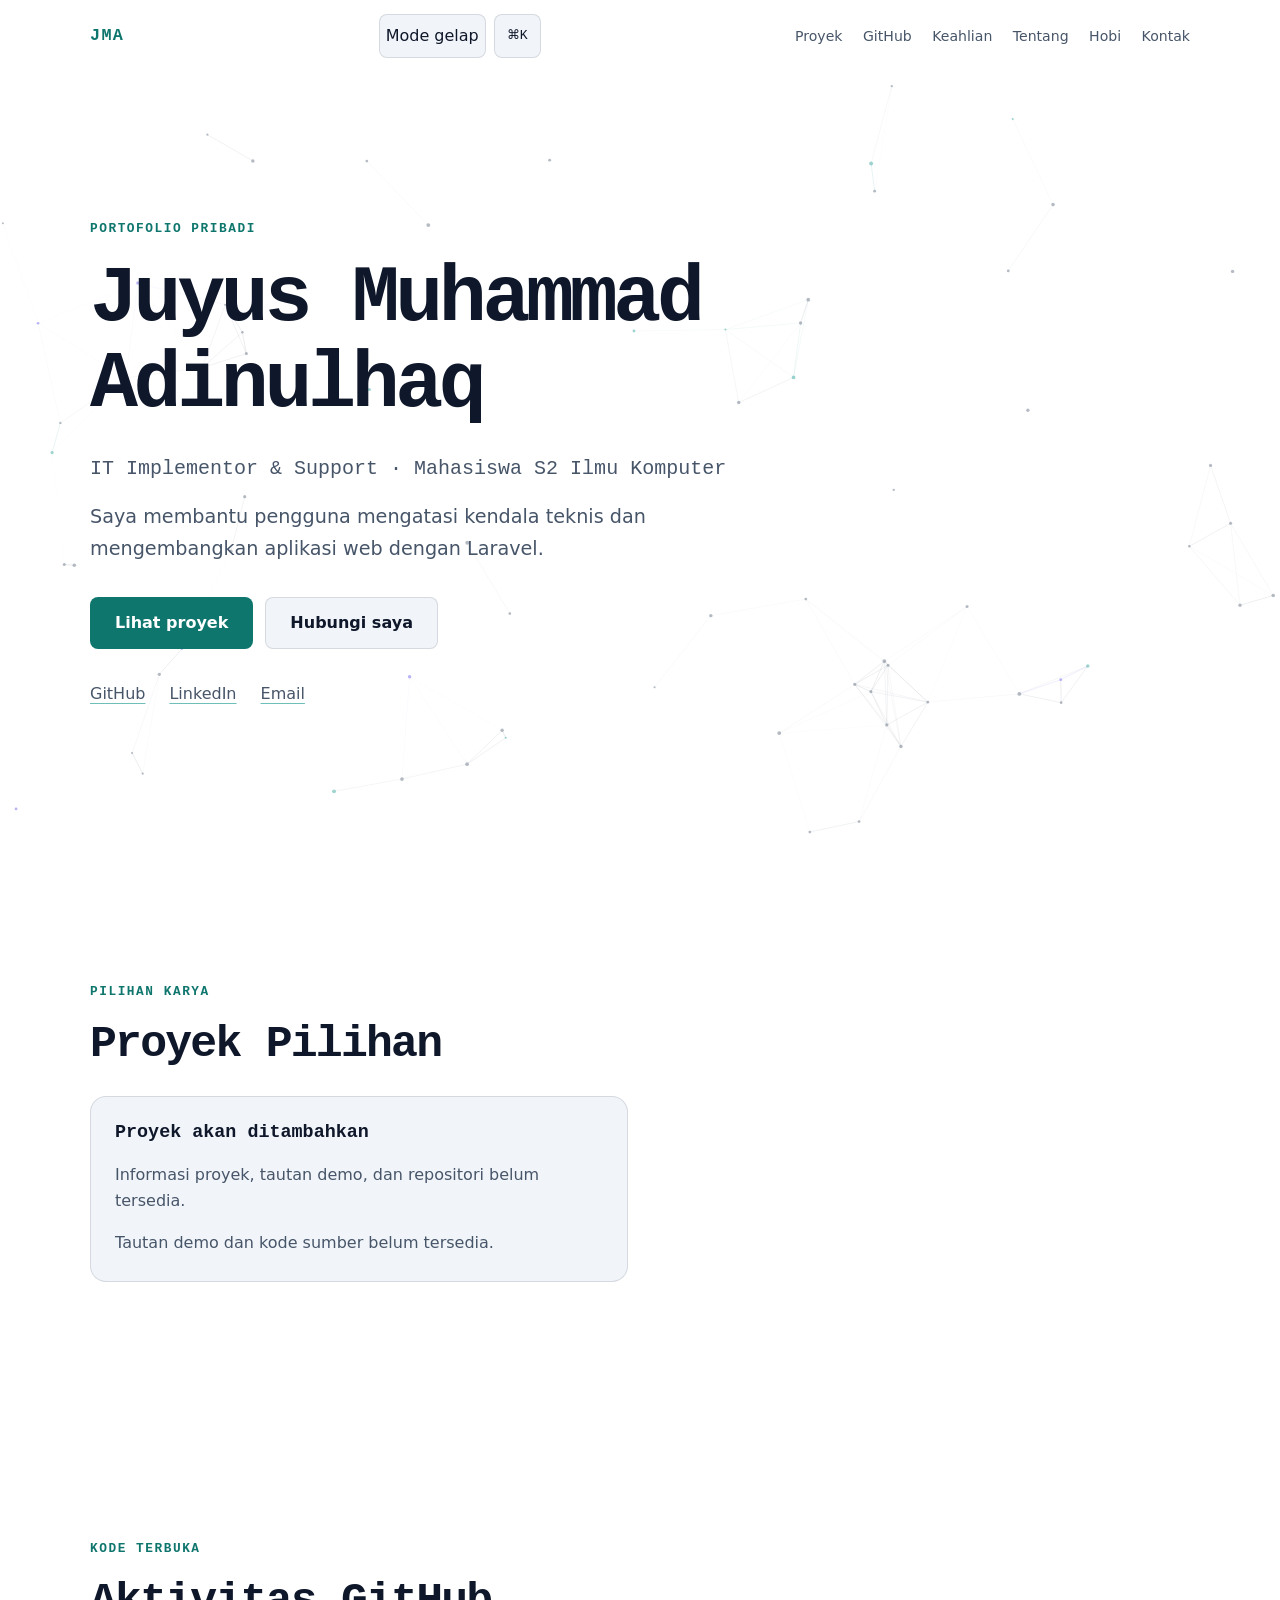
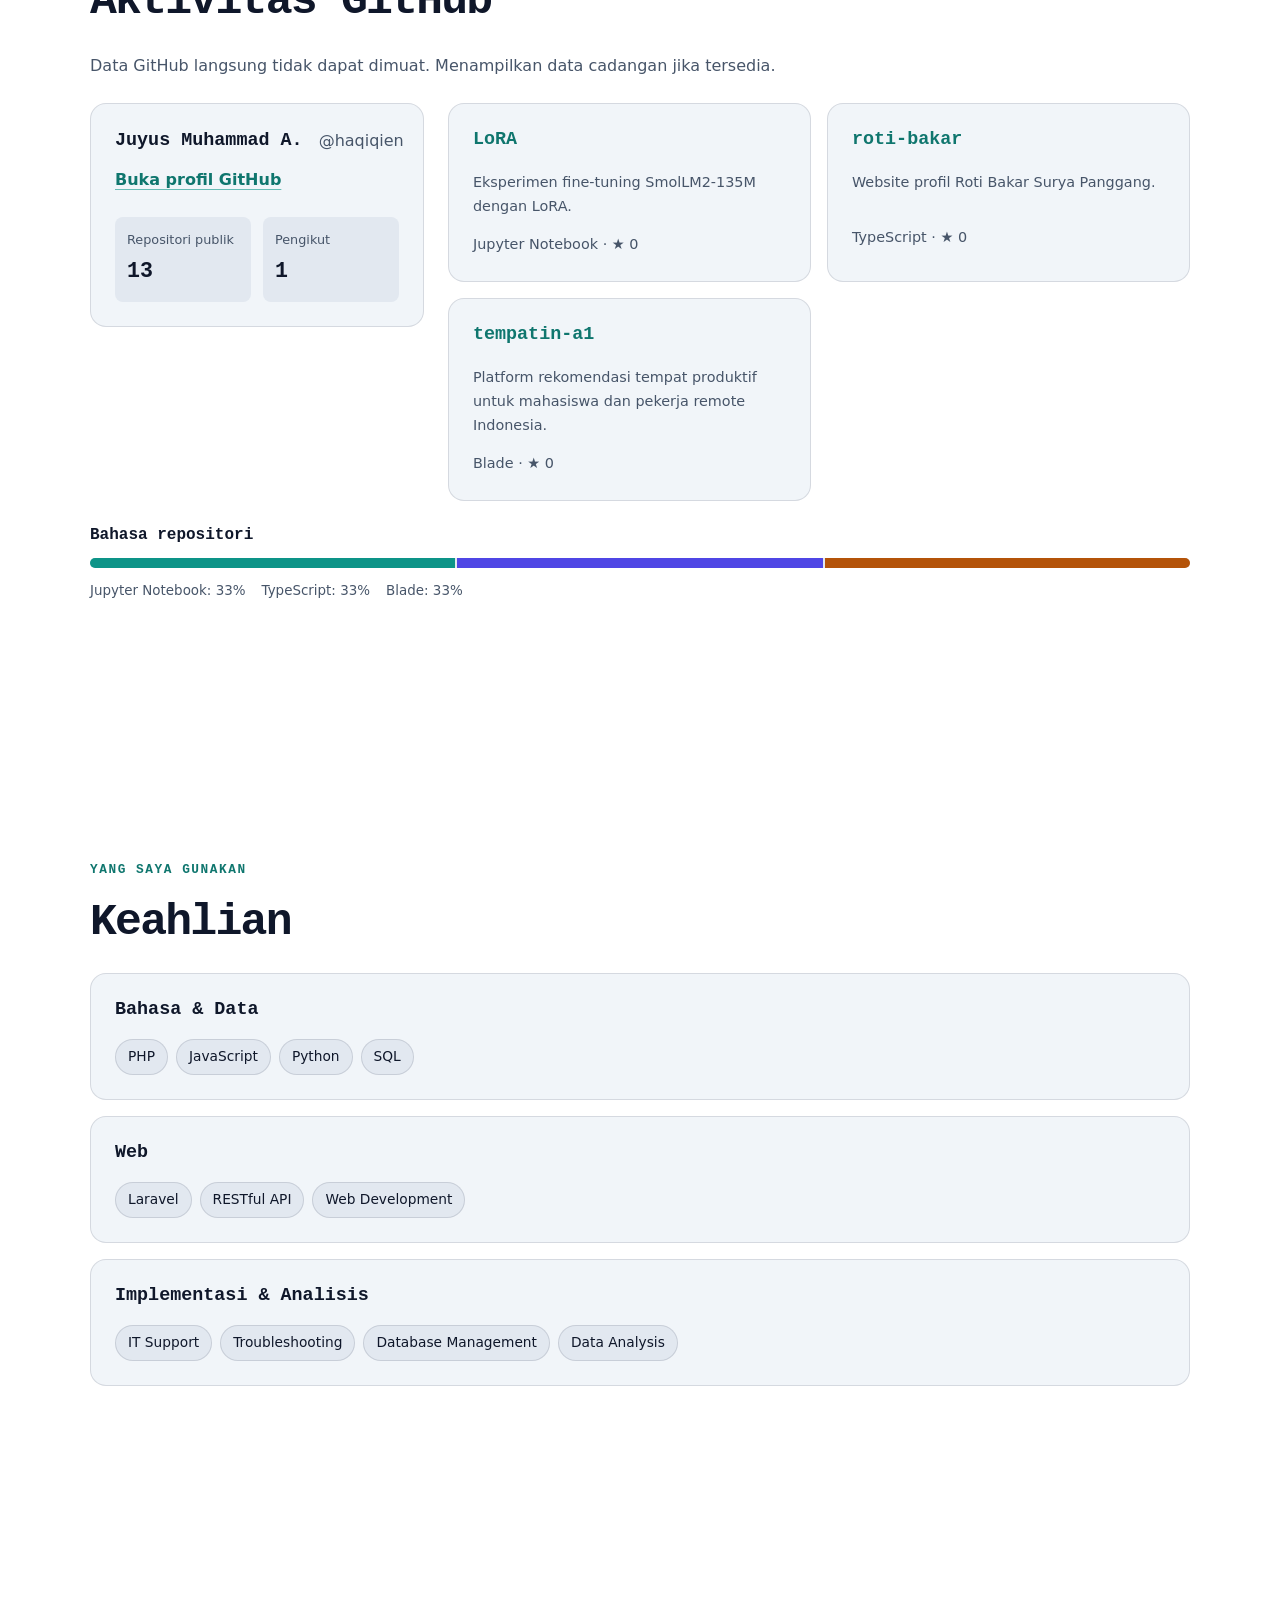
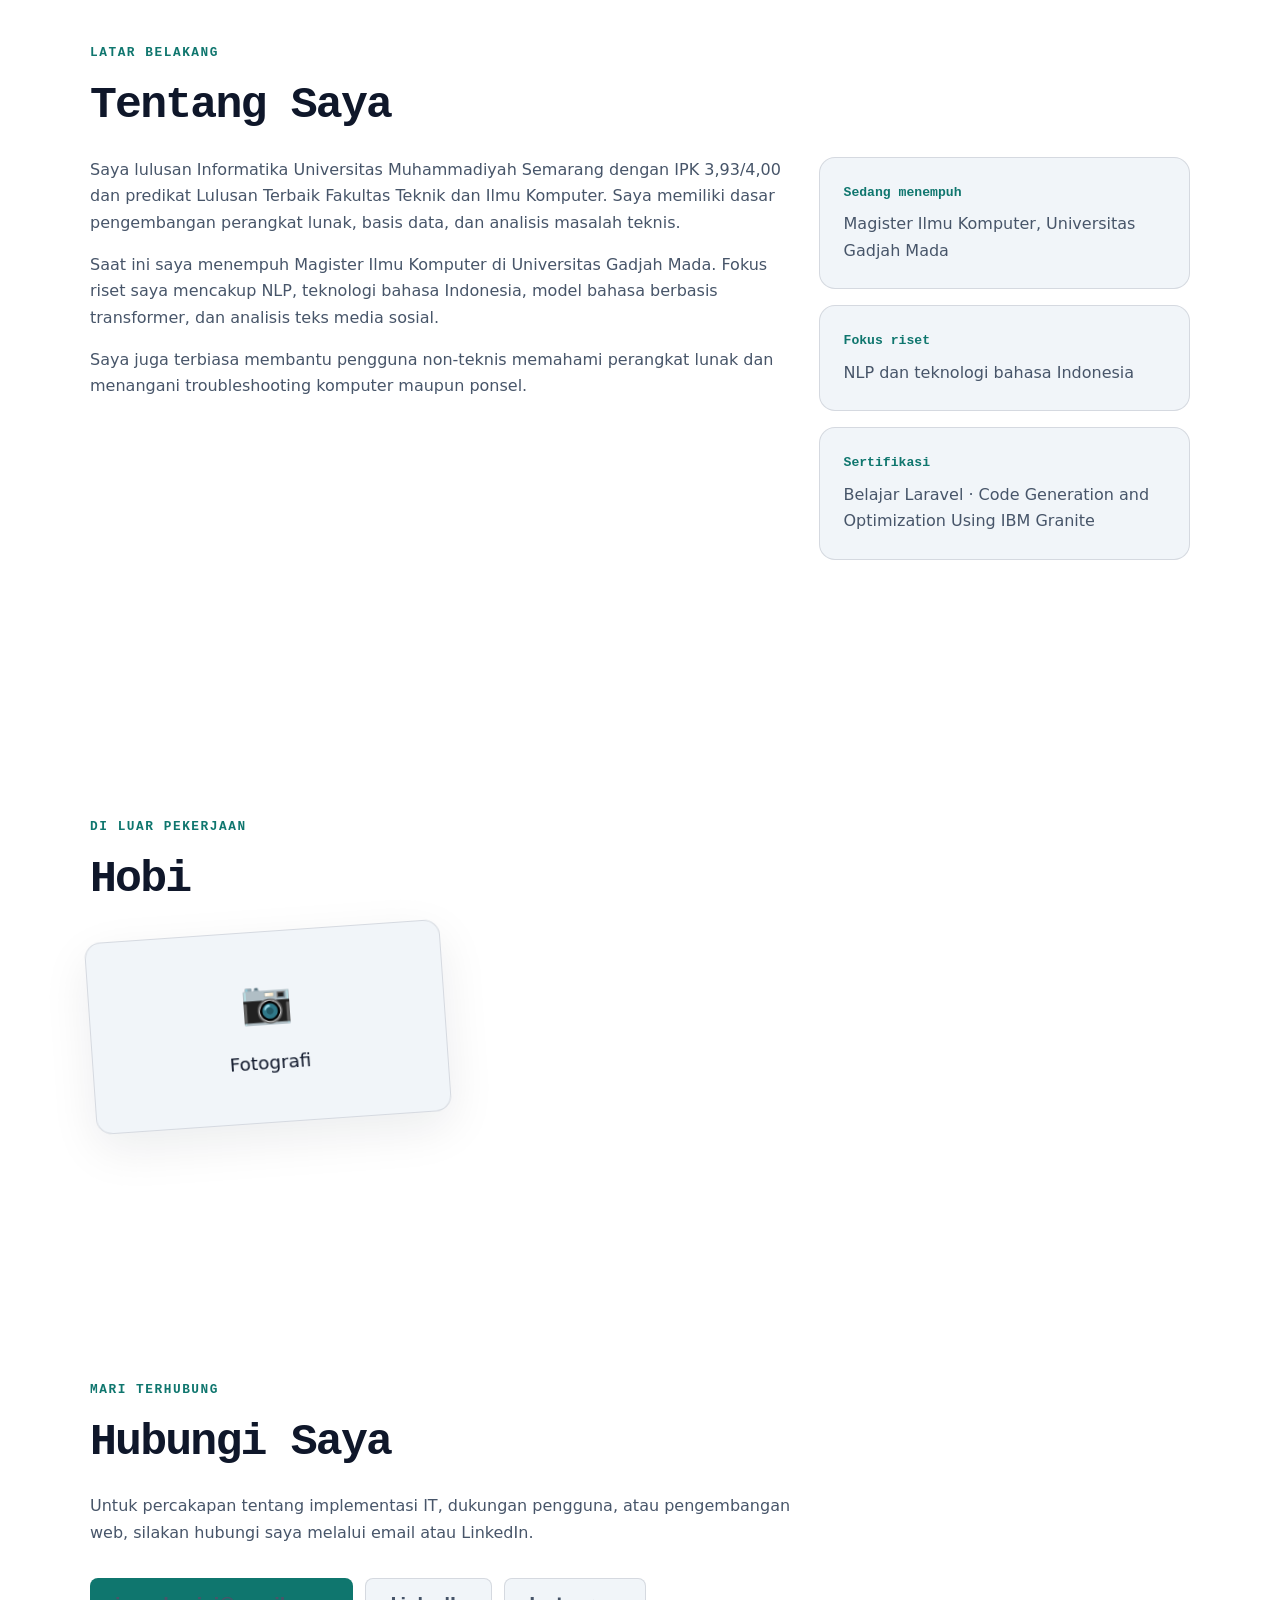
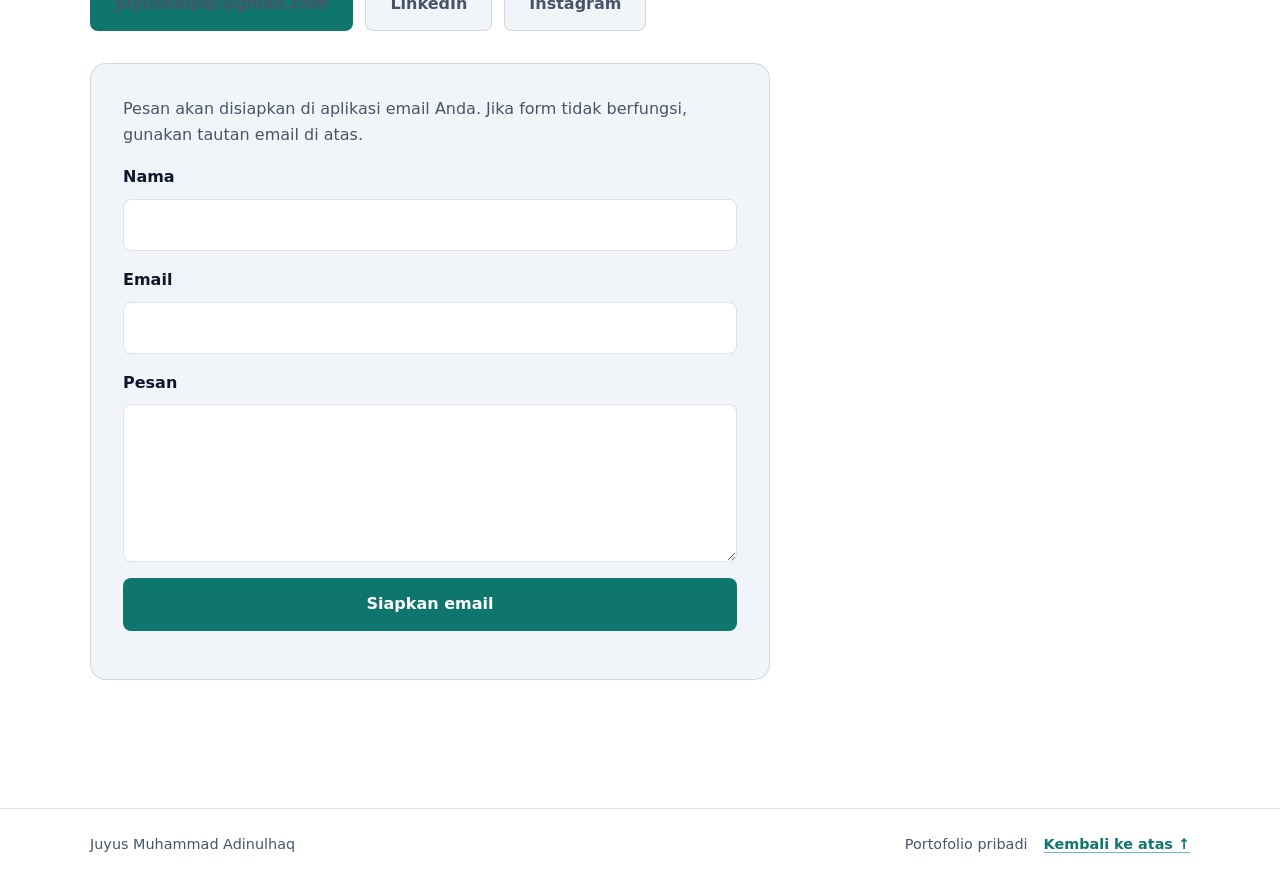
==== index.html @ 19f17852 "Add GitHub profile fallback data" ====
﻿<!doctype html>
<html lang="id">
<head>
  <meta charset="utf-8">
  <meta name="viewport" content="width=device-width, initial-scale=1">
  <meta name="description" content="Portofolio Juyus Muhammad Adinulhaq, IT Implementor & Support dan Software Developer (Laravel).">
  <meta name="theme-color" content="#0B1020">
  <title>Juyus Muhammad Adinulhaq — Portofolio</title>
  <link rel="canonical" href="https://addien.ai.id/personal-web/">
  <script>
    (() => {
      const canonical = document.querySelector('link[rel="canonical"]');
      if (canonical) canonical.href = new URL('./', window.location.href).href;
    })();
  </script>
  <link rel="icon" type="image/svg+xml" href="assets/icons/favicon.svg">
  <meta property="og:type" content="website">
  <meta property="og:locale" content="id_ID">
  <meta property="og:site_name" content="Portofolio Juyus Muhammad Adinulhaq">
  <meta property="og:title" content="Juyus Muhammad Adinulhaq — Portofolio">
  <meta property="og:description" content="Portofolio Juyus Muhammad Adinulhaq, IT Implementor &amp; Support dan Software Developer (Laravel).">
  <meta property="og:url" content="https://addien.ai.id/personal-web/">
  <meta property="og:image" content="https://addien.ai.id/personal-web/assets/images/og-card.png">
  <meta property="og:image:width" content="1200">
  <meta property="og:image:height" content="630">
  <meta property="og:image:alt" content="Portofolio Juyus Muhammad Adinulhaq — IT Implementor &amp; Support dan Software Developer (Laravel).">
  <meta name="twitter:card" content="summary_large_image">
  <meta name="twitter:title" content="Juyus Muhammad Adinulhaq — Portofolio">
  <meta name="twitter:description" content="Portofolio Juyus Muhammad Adinulhaq, IT Implementor &amp; Support dan Software Developer (Laravel).">
  <meta name="twitter:image" content="https://addien.ai.id/personal-web/assets/images/og-card.png">
  <script>document.documentElement.classList.add('js');</script>
  <script>
    (() => {
      let theme = 'dark';
      try {
        const saved = localStorage.getItem('portfolio-theme');
        theme = saved === 'light' || saved === 'dark'
          ? saved
          : (matchMedia('(prefers-color-scheme: light)').matches ? 'light' : 'dark');
      } catch {
        theme = matchMedia('(prefers-color-scheme: light)').matches ? 'light' : 'dark';
      }
      document.documentElement.dataset.theme = theme;
    })();
  </script>
  <link rel="stylesheet" href="css/tokens.css">
  <link rel="stylesheet" href="css/base.css">
  <link rel="stylesheet" href="css/layout.css">
  <link rel="stylesheet" href="css/components.css">
  <link rel="stylesheet" href="css/effects.css">
  <script type="module" src="js/main.js"></script>
</head>
<body>
  <a class="skip-link" href="#main-content">Lewati ke konten</a>
  <header class="site-header">
    <nav class="nav container" aria-label="Navigasi utama">
      <a class="nav__brand" href="#hero" aria-label="JMA — Beranda">JMA</a>
      <div class="nav__controls">
        <button class="theme-toggle" type="button" data-theme-toggle aria-label="Mode terang — ganti tema">Mode terang</button>
        <button class="nav__palette" type="button" data-palette-trigger aria-keyshortcuts="Control+K Meta+K">⌘K <span class="visually-hidden">Buka palet perintah</span></button>
        <button class="nav__toggle" type="button" data-nav-toggle aria-label="Buka menu navigasi" aria-controls="primary-navigation" aria-expanded="false">
          <span aria-hidden="true">Menu</span>
        </button>
      </div>
      <ul class="nav__list" id="primary-navigation">
        <li><a class="nav__link" href="#projects" data-nav-link>Proyek</a></li>
        <li><a class="nav__link" href="#github" data-nav-link>GitHub</a></li>
        <li><a class="nav__link" href="#skills" data-nav-link>Keahlian</a></li>
        <li><a class="nav__link" href="#about" data-nav-link>Tentang</a></li>
        <li><a class="nav__link" href="#hobbies" data-nav-link>Hobi</a></li>
        <li><a class="nav__link" href="#contact" data-nav-link>Kontak</a></li>
      </ul>
    </nav>
  </header>

  <div class="scroll-progress" data-scroll-progress aria-hidden="true"><span></span></div>
  <main id="main-content">
    <section class="section section--hero" id="hero" aria-labelledby="hero-title">
      <canvas class="hero__canvas" data-hero-canvas aria-hidden="true"></canvas>
      <div class="container">
        <p class="eyebrow">Portofolio pribadi</p>
        <h1 id="hero-title">Juyus Muhammad Adinulhaq</h1>
        <p class="hero__role"><span class="visually-hidden">IT Implementor &amp; Support, Software Developer (Laravel), dan mahasiswa Magister Ilmu Komputer.</span><span aria-hidden="true">IT Implementor &amp; Support <span>·</span> <span data-role-word>Software Developer (Laravel)</span></span></p>
        <p class="hero__summary">Saya membantu pengguna mengatasi kendala teknis dan mengembangkan aplikasi web dengan Laravel.</p>
        <div class="hero__actions">
          <a class="button button--primary" href="#projects" data-magnetic data-cursor="View">Lihat proyek</a>
          <a class="button button--secondary" href="#contact" data-magnetic data-cursor="View">Hubungi saya</a>
        </div>
        <nav class="hero__socials" aria-label="Tautan sosial">
          <a href="https://github.com/haqiqien" rel="noopener noreferrer">GitHub</a>
          <a href="https://linkedin.com/in/juyusadinulhaq" rel="noopener noreferrer">LinkedIn</a>
          <a href="mailto:juyushaqiqi@gmail.com">Email</a>
        </nav>
      </div>
    </section>

    <section class="section" id="projects" aria-labelledby="projects-title">
      <div class="container">
        <p class="eyebrow">Pilihan karya</p>
        <h2 id="projects-title">Proyek Pilihan</h2>
        <div class="project-filters" data-project-filters role="group" aria-label="Filter proyek berdasarkan teknologi" hidden></div>
        <p class="visually-hidden" data-project-filter-status role="status" aria-live="polite"></p>
        <div class="project-grid" data-projects>
          <p>Detail proyek akan ditambahkan.</p>
        </div>
      </div>
    </section>
    <section class="section" id="github" aria-labelledby="github-title">
      <div class="container">
        <p class="eyebrow">Kode terbuka</p>
        <h2 id="github-title">Aktivitas GitHub</h2>
        <p class="github__notice" data-github-notice role="status">Memuat data publik GitHub… Jika API tidak tersedia, data cadangan profil akan ditampilkan.</p>
        <div class="github__layout">
          <div class="github__profile" data-github-profile aria-label="Ringkasan profil GitHub">
            <p>Data profil belum tersedia.</p>
          </div>
          <div class="github__repos" data-github-repos aria-label="Repositori GitHub">
            <p>Daftar repositori akan tampil setelah username tersedia.</p>
          </div>
        </div>
        <div class="github__languages" data-github-languages></div>
      </div>
    </section>
    <section class="section" id="skills" aria-labelledby="skills-title">
      <div class="container">
        <p class="eyebrow">Yang saya gunakan</p>
        <h2 id="skills-title">Keahlian</h2>
        <div class="skill-groups" data-skills>
          <p>Keahlian akan ditampilkan di sini.</p>
        </div>
      </div>
    </section>
    <section class="section" id="about" aria-labelledby="about-title">
      <div class="container">
        <p class="eyebrow">Latar belakang</p>
        <h2 id="about-title">Tentang Saya</h2>
        <div class="about__grid">
          <div class="about__copy">
            <p>Saya lulusan Informatika Universitas Muhammadiyah Semarang dengan IPK 3,93/4,00 dan predikat Lulusan Terbaik Fakultas Teknik dan Ilmu Komputer. Saya memiliki dasar pengembangan perangkat lunak, basis data, dan analisis masalah teknis.</p>
            <p>Saat ini saya menempuh Magister Ilmu Komputer di Universitas Gadjah Mada. Fokus riset saya mencakup NLP, teknologi bahasa Indonesia, model bahasa berbasis transformer, dan analisis teks media sosial.</p>
            <p>Saya juga terbiasa membantu pengguna non-teknis memahami perangkat lunak dan menangani troubleshooting komputer maupun ponsel.</p>
          </div>
          <ul class="about__facts" aria-label="Fokus saat ini">
            <li class="about__fact"><strong>Sedang menempuh</strong><span>Magister Ilmu Komputer, Universitas Gadjah Mada</span></li>
            <li class="about__fact"><strong>Fokus riset</strong><span>NLP dan teknologi bahasa Indonesia</span></li>
            <li class="about__fact"><strong>Sertifikasi</strong><span>Belajar Laravel · Code Generation and Optimization Using IBM Granite</span></li>
          </ul>
        </div>
      </div>
    </section>
    <section class="section" id="hobbies" aria-labelledby="hobbies-title">
      <div class="container">
        <p class="eyebrow">Di luar pekerjaan</p>
        <h2 id="hobbies-title">Hobi</h2>
        <div class="hobby-grid" data-hobbies>
          <article class="hobby-card">
            <span class="hobby-card__icon" aria-hidden="true">📷</span>
            <h3 class="hobby-card__title">Fotografi</h3>
            <p class="hobby-card__story">Saya rutin memotret dan mengelola hasil foto menggunakan ponsel.</p>
            <a class="hobby-card__link" href="https://instagram.com/haqiqien" rel="noopener noreferrer">Lihat foto di Instagram</a>
          </article>
        </div>
      </div>
    </section>
    <section class="section" id="contact" aria-labelledby="contact-title">
      <div class="container">
        <p class="eyebrow">Mari terhubung</p>
        <h2 id="contact-title">Hubungi Saya</h2>
        <p class="contact__intro">Untuk percakapan tentang implementasi IT, dukungan pengguna, atau pengembangan web, silakan hubungi saya melalui email atau LinkedIn.</p>
        <div class="contact__links">
          <a class="button button--primary" href="mailto:juyushaqiqi@gmail.com" data-magnetic data-cursor="View">juyushaqiqi@gmail.com</a>
          <a class="button button--secondary" href="https://linkedin.com/in/juyusadinulhaq" rel="noopener noreferrer" data-magnetic data-cursor="View">LinkedIn</a>
          <a class="button button--secondary" href="https://instagram.com/haqiqien" rel="noopener noreferrer" data-magnetic data-cursor="View">Instagram</a>
        </div>
        <form class="contact-form" data-contact-form action="mailto:juyushaqiqi@gmail.com" method="post" enctype="text/plain">
          <p class="contact-form__note">Pesan akan disiapkan di aplikasi email Anda. Jika form tidak berfungsi, gunakan tautan email di atas.</p>
          <div class="contact-form__field">
            <label for="contact-name">Nama</label>
            <input id="contact-name" name="name" type="text" autocomplete="name" maxlength="100" required aria-describedby="contact-name-error">
            <span class="contact-form__error" id="contact-name-error" data-field-error hidden></span>
          </div>
          <div class="contact-form__field">
            <label for="contact-email">Email</label>
            <input id="contact-email" name="email" type="email" autocomplete="email" maxlength="254" required aria-describedby="contact-email-error">
            <span class="contact-form__error" id="contact-email-error" data-field-error hidden></span>
          </div>
          <div class="contact-form__field">
            <label for="contact-message">Pesan</label>
            <textarea id="contact-message" name="message" rows="5" minlength="10" maxlength="5000" required aria-describedby="contact-message-error"></textarea>
            <span class="contact-form__error" id="contact-message-error" data-field-error hidden></span>
          </div>
          <button class="button button--primary" type="submit">Siapkan email</button>
          <p class="contact-form__status" data-contact-status role="status" aria-live="polite"></p>
        </form>
      </div>
    </section>
  </main>

  <dialog class="case-dialog" data-case-dialog aria-labelledby="case-dialog-title" aria-describedby="case-dialog-description">
    <div class="case-dialog__panel">
      <button class="button button--small button--secondary case-dialog__close" type="button" data-dialog-close autofocus aria-label="Tutup studi kasus">Tutup</button>
      <p class="eyebrow">Studi kasus</p>
      <h2 id="case-dialog-title" data-case-dialog-title></h2>
      <p id="case-dialog-description" class="case-dialog__description">Ringkasan tantangan, solusi, keputusan, dan hasil proyek.</p>
      <div class="case-dialog__content" data-case-dialog-content></div>
    </div>
  </dialog>

  <dialog class="palette" data-palette aria-labelledby="palette-title" aria-describedby="palette-description">
    <div class="palette__panel">
      <div class="palette__header">
        <div>
          <h2 class="palette__title" id="palette-title">Palet perintah</h2>
          <p class="palette__description" id="palette-description">Cari bagian atau tindakan.</p>
        </div>
        <button class="button button--small button--secondary palette__close" type="button" data-palette-close aria-label="Tutup palet perintah">Tutup</button>
      </div>
      <label class="visually-hidden" for="palette-query">Cari perintah</label>
      <input class="palette__input" id="palette-query" type="search" role="combobox" aria-autocomplete="list" aria-controls="palette-options" aria-expanded="false" placeholder="Ketik nama bagian atau tindakan…" autocomplete="off">
      <ul class="palette__options" id="palette-options" role="listbox" aria-label="Perintah"></ul>
      <p class="palette__status" data-palette-status role="status" aria-live="polite"></p>
    </div>
  </dialog>

  <dialog class="bug-game" data-bug-game aria-labelledby="bug-game-title" aria-describedby="bug-game-instructions">
    <div class="bug-game__panel">
      <header class="bug-game__header">
        <div><h2 class="bug-game__title" id="bug-game-title">Bug Catcher</h2><p class="bug-game__instructions" id="bug-game-instructions">Tangkap bug di kanvas dalam 30 detik. Gunakan tombol “Tangkap bug berikutnya” sebagai alternatif keyboard.</p></div>
        <button class="button button--small button--secondary" type="button" data-game-close>Tutup</button>
      </header>
      <div class="bug-game__stats"><p>Skor: <strong data-game-score>0</strong></p><p>Waktu: <strong data-game-time>30</strong> detik</p><p>Rekor: <strong data-game-best>0</strong></p></div>
      <canvas class="bug-game__board" data-game-board width="640" height="288" role="img" aria-label="Kanvas permainan. Sentuh atau klik bug untuk menangkapnya."></canvas>
      <div class="bug-game__actions"><button class="button button--primary" type="button" data-game-catch>Tangkap bug berikutnya</button><button class="button button--secondary" type="button" data-game-restart>Mulai ulang</button></div>
      <p class="bug-game__status" data-game-status role="status" aria-live="polite">Permainan siap.</p>
    </div>
  </dialog>

  <noscript>
    <div class="noscript-note container">
      <p>JavaScript tidak aktif. Proyek: <a href="#projects">detail belum tersedia</a>. <a href="https://github.com/haqiqien" rel="noopener noreferrer">GitHub</a>. Tautan lain: <a href="https://linkedin.com/in/juyusadinulhaq" rel="noopener noreferrer">LinkedIn</a> · <a href="mailto:juyushaqiqi@gmail.com">Email</a>.</p>
    </div>
  </noscript>

  <div class="cursor" data-custom-cursor aria-hidden="true">
    <span class="cursor__dot"></span>
    <span class="cursor__ring"><span class="cursor__label"></span></span>
  </div>

  <footer class="site-footer">
    <div class="container site-footer__inner">
      <p>Juyus Muhammad Adinulhaq</p>
      <div class="site-footer__actions">
        <p>Portofolio pribadi</p>
        <a class="back-to-top" href="#hero">Kembali ke atas <span aria-hidden="true">↑</span></a>
      </div>
    </div>
  </footer>
</body>
</html>
---- css/tokens.css ----
:root {
  color-scheme: dark;
  --bg: #0b1020;
  --surface: #141b2d;
  --surface-2: #1c2540;
  --text: #e6eaf2;
  --text-muted: #9aa7bd;
  --border: rgba(255, 255, 255, .1);
  --overlay: rgba(3, 7, 18, .76);
  --accent: #5eead4;
  --accent-text: #5eead4;
  --accent-button: #5eead4;
  --accent-contrast: #06201d;
  --accent-2: #818cf8;
  --focus: #fbbf24;
  --danger: #f87171;
  --font-heading: ui-monospace, SFMono-Regular, Menlo, monospace;
  --font-body: Inter, system-ui, -apple-system, "Segoe UI", Roboto, sans-serif;
  --space-1: 4px;
  --space-2: 8px;
  --space-3: 12px;
  --space-4: 16px;
  --space-6: 24px;
  --space-8: 32px;
  --space-12: 48px;
  --space-18: 72px;
  --space-30: 120px;
  --radius-sm: 8px;
  --radius: 16px;
  --radius-lg: 24px;
  --shadow-soft: 0 16px 48px rgba(0, 0, 0, .16);
  --dur-fast: 150ms;
  --dur: 300ms;
  --dur-slow: 700ms;
  --ease-out: cubic-bezier(.22, 1, .36, 1);
  --ease-spring: cubic-bezier(.34, 1.56, .64, 1);
  --content-width: 1100px;
  --section-space: clamp(4rem, 10vw, 8rem);
}

[data-theme="light"] {
  color-scheme: light;
  --bg: #fff;
  --surface: #f1f5f9;
  --surface-2: #e2e8f0;
  --text: #0f172a;
  --text-muted: #475569;
  --border: rgba(15, 23, 42, .12);
  --overlay: rgba(15, 23, 42, .4);
  --accent: #0d9488;
  --accent-text: #0f766e;
  --accent-button: #0f766e;
  --accent-contrast: #fff;
  --accent-2: #4f46e5;
  --focus: #b45309;
  --danger: #b91c1c;
  --shadow-soft: 0 16px 48px rgba(15, 23, 42, .08);
}
---- css/base.css ----
*,
*::before,
*::after {
  box-sizing: border-box;
}

html {
  scroll-behavior: smooth;
  scroll-padding-top: 5rem;
  background: var(--bg);
}

body {
  margin: 0;
  background: var(--bg);
  color: var(--text);
  font: 400 1rem/1.65 var(--font-body);
  transition: background-color var(--dur) ease, color var(--dur) ease;
}

button,
a {
  color: inherit;
  font: inherit;
}

a {
  text-decoration-color: color-mix(in srgb, var(--accent) 60%, transparent);
  text-underline-offset: .22em;
}

a:hover {
  color: var(--accent-text);
}

button {
  cursor: pointer;
}

img,
svg {
  display: block;
  max-width: 100%;
}

h1,
h2,
h3,
p {
  margin-top: 0;
}

h1,
h2,
h3,
.eyebrow,
.nav__brand {
  font-family: var(--font-heading);
}

h1 {
  max-width: 15ch;
  margin-bottom: var(--space-6);
  font-size: clamp(2.4rem, 6vw + 1rem, 5rem);
  line-height: 1.08;
  letter-spacing: -.055em;
  overflow-wrap: anywhere;
}

h2 {
  margin-bottom: var(--space-6);
  font-size: clamp(1.8rem, 3vw + 1rem, 2.8rem);
  line-height: 1.2;
  letter-spacing: -.04em;
}

h3 {
  font-size: 1.15rem;
  line-height: 1.35;
}

p {
  max-width: 70ch;
}

:focus-visible {
  outline: 3px solid var(--focus);
  outline-offset: 3px;
  border-radius: var(--radius-sm);
}

.skip-link {
  position: fixed;
  z-index: 1000;
  top: var(--space-4);
  left: var(--space-4);
  padding: var(--space-3) var(--space-4);
  transform: translateY(calc(-100% - var(--space-6)));
  border-radius: var(--radius-sm);
  background: var(--accent-button);
  color: var(--accent-contrast);
  font-weight: 700;
}

.skip-link:focus {
  transform: translateY(0);
}

.visually-hidden {
  position: absolute;
  width: 1px;
  height: 1px;
  padding: 0;
  overflow: hidden;
  clip: rect(0, 0, 0, 0);
  white-space: nowrap;
  border: 0;
}

::selection {
  background: var(--accent-button);
  color: var(--accent-contrast);
}

@media (prefers-reduced-motion: reduce) {
  *,
  *::before,
  *::after {
    scroll-behavior: auto !important;
    animation-duration: .01ms !important;
    animation-iteration-count: 1 !important;
    transition-duration: .01ms !important;
  }
}
---- css/layout.css ----
.container {
  width: min(calc(100% - 2 * var(--space-6)), var(--content-width));
  margin-inline: auto;
}

.site-header {
  position: sticky;
  z-index: 50;
  top: 0;
  border-bottom: 1px solid transparent;
  background: color-mix(in srgb, var(--bg) 82%, transparent);
  backdrop-filter: blur(16px);
  transition: border-color var(--dur) ease, box-shadow var(--dur) ease, background-color var(--dur) ease;
}

.site-header.is-scrolled {
  border-color: var(--border);
  box-shadow: var(--shadow-soft);
}

.nav {
  display: flex;
  min-height: 4.5rem;
  align-items: center;
  justify-content: space-between;
  gap: var(--space-4);
}

.nav__brand {
  flex: 0 0 auto;
  color: var(--accent-text);
  font-size: 1.05rem;
  font-weight: 800;
  letter-spacing: .08em;
  text-decoration: none;
}

.nav__controls {
  display: flex;
  align-items: center;
  gap: var(--space-2);
}

.nav__toggle,
.theme-toggle,
.nav__palette {
  display: inline-flex;
  min-width: 44px;
  min-height: 44px;
  align-items: center;
  justify-content: center;
  border: 1px solid var(--border);
  border-radius: var(--radius-sm);
  background: var(--surface);
  color: var(--text);
}

.nav__toggle {
  display: none;
  padding: var(--space-2) var(--space-3);
}

.nav__palette {
  padding: var(--space-2) var(--space-3);
  font-family: var(--font-heading);
  font-size: .82rem;
}

.nav__list {
  display: flex;
  align-items: center;
  gap: clamp(var(--space-2), 1.6vw, var(--space-6));
  margin: 0;
  padding: 0;
  list-style: none;
}

.nav__link {
  color: var(--text-muted);
  font-size: .88rem;
  text-decoration: none;
}

.nav__link:hover,
.nav__link:focus-visible {
  color: var(--accent-text);
}

main {
  overflow: clip;
}

.section {
  padding-block: var(--section-space);
  scroll-margin-top: 5rem;
}

.section--hero {
  position: relative;
  isolation: isolate;
  display: flex;
  min-height: min(780px, calc(100svh - 4.5rem));
  align-items: center;
  padding-block: clamp(5rem, 13vh, 9rem);
}

.hero__canvas {
  position: absolute;
  z-index: -1;
  inset: 0;
  width: 100%;
  height: 100%;
  opacity: .72;
  pointer-events: none;
}

.section--hero .container {
  position: relative;
  width: min(calc(100% - 2 * var(--space-6)), var(--content-width));
}

.eyebrow {
  margin-bottom: var(--space-4);
  color: var(--accent-text);
  font-size: .8rem;
  font-weight: 700;
  letter-spacing: .12em;
  text-transform: uppercase;
}

.hero__role {
  margin-bottom: var(--space-4);
  color: var(--text-muted);
  font-family: var(--font-heading);
  font-size: clamp(1rem, 1.7vw, 1.25rem);
}

.hero__summary {
  max-width: 58ch;
  margin-bottom: var(--space-8);
  color: var(--text-muted);
  font-size: clamp(1.05rem, 1.6vw, 1.2rem);
}

.hero__actions,
.hero__socials,
.contact__links {
  display: flex;
  flex-wrap: wrap;
  align-items: center;
  gap: var(--space-3);
}

.hero__actions {
  margin-bottom: var(--space-8);
}

.hero__socials {
  gap: var(--space-6);
}

.hero__socials a,
.contact__links a {
  color: var(--text-muted);
}

.hero__socials a:hover,
.contact__links a:hover {
  color: var(--accent-text);
}

.hero__social-placeholder {
  color: var(--text-muted);
  font-size: .9rem;
}

.about__grid {
  display: grid;
  gap: var(--space-8);
}

.about__copy p {
  color: var(--text-muted);
}

.about__facts {
  display: grid;
  gap: var(--space-4);
  margin: 0;
  padding: 0;
  list-style: none;
}

.about__fact {
  padding: var(--space-6);
  border: 1px solid var(--border);
  border-radius: var(--radius);
  background: var(--surface);
}

.about__fact strong {
  display: block;
  margin-bottom: var(--space-2);
  color: var(--accent-text);
  font-family: var(--font-heading);
  font-size: .82rem;
}

.about__fact span {
  color: var(--text-muted);
}

.contact__intro {
  margin-bottom: var(--space-8);
  color: var(--text-muted);
}

.site-footer {
  padding-block: var(--space-6);
  border-top: 1px solid var(--border);
  color: var(--text-muted);
  font-size: .9rem;
}

.site-footer__inner {
  display: flex;
  flex-wrap: wrap;
  justify-content: space-between;
  gap: var(--space-3);
}

.site-footer__actions {
  display: flex;
  flex-wrap: wrap;
  align-items: center;
  gap: var(--space-4);
}

.back-to-top {
  color: var(--accent-text);
  font-weight: 700;
}

.site-footer p {
  margin: 0;
}

@media (max-width: 767px) {
  .nav {
    position: relative;
  }

  .nav--enhanced .nav__toggle {
    display: inline-flex;
  }

  .nav__list {
    position: absolute;
    top: calc(100% + 1px);
    right: 0;
    left: 0;
    display: flex;
    align-items: stretch;
    flex-direction: column;
    gap: 0;
    padding: var(--space-2);
    border: 1px solid var(--border);
    border-radius: 0 0 var(--radius) var(--radius);
    background: var(--bg);
    box-shadow: var(--shadow-soft);
  }

  .nav--enhanced .nav__list {
    display: none;
  }

  .nav--enhanced .nav__list.is-open {
    display: flex;
  }

  .nav__link {
    display: flex;
    min-height: 44px;
    align-items: center;
    padding-inline: var(--space-3);
  }
}

@media (min-width: 768px) {
  .about__grid {
    grid-template-columns: minmax(0, 1.5fr) minmax(250px, .8fr);
    align-items: start;
  }
}
---- css/components.css ----
.button {
  display: inline-flex;
  min-height: 48px;
  align-items: center;
  justify-content: center;
  padding: var(--space-3) var(--space-6);
  border: 1px solid transparent;
  border-radius: var(--radius-sm);
  font-weight: 700;
  text-align: center;
  text-decoration: none;
  transition: transform var(--dur-fast) var(--ease-out), background-color var(--dur-fast) ease, border-color var(--dur-fast) ease;
}

.button:hover {
  transform: translateY(-2px);
}

.button--primary {
  background: var(--accent-button);
  color: var(--accent-contrast);
}

.button--primary:hover {
  background: var(--accent-button);
  color: var(--accent-contrast);
}

.button--secondary {
  border-color: var(--border);
  background: var(--surface);
  color: var(--text);
}

.button--secondary:hover {
  border-color: var(--accent);
  color: var(--accent-text);
}

.button--small {
  min-height: 44px;
  padding: var(--space-2) var(--space-4);
  font-size: .9rem;
}

.case-dialog {
  width: min(calc(100% - 2 * var(--space-4)), 720px);
  max-width: none;
  max-height: min(88vh, 860px);
  padding: 0;
  overflow: visible;
  border: 0;
  background: transparent;
  color: var(--text);
}

.case-dialog::backdrop {
  background: var(--overlay);
}

.case-dialog__panel {
  position: relative;
  max-height: min(88vh, 860px);
  padding: clamp(var(--space-6), 5vw, var(--space-12));
  overflow: auto;
  border: 1px solid var(--border);
  border-radius: var(--radius-lg);
  background: var(--surface);
  box-shadow: var(--shadow-soft);
}

.case-dialog__close {
  float: right;
  margin: 0 0 var(--space-4) var(--space-4);
}

.case-dialog__description {
  color: var(--text-muted);
}

.case-dialog__content {
  clear: both;
}

.case-dialog__section {
  padding-block: var(--space-4);
  border-top: 1px solid var(--border);
}

.case-dialog__label {
  margin-bottom: var(--space-2);
  color: var(--accent-text);
  font-size: .9rem;
}

.case-dialog__text,
.case-dialog__decisions {
  margin: 0;
  color: var(--text-muted);
}

.case-dialog__decisions {
  padding-left: 1.25rem;
}

.palette {
  width: min(calc(100% - 2 * var(--space-4)), 620px);
  max-width: none;
  max-height: min(80vh, 680px);
  padding: 0;
  overflow: visible;
  border: 1px solid var(--border);
  border-radius: var(--radius);
  background: var(--surface);
  color: var(--text);
  box-shadow: var(--shadow-soft);
}

.palette::backdrop { background: var(--overlay); }

.palette__panel { padding: var(--space-4); }

.palette__header {
  display: flex;
  align-items: flex-start;
  justify-content: space-between;
  gap: var(--space-4);
  margin-bottom: var(--space-4);
}

.palette__title {
  margin: 0 0 var(--space-1);
  font-size: 1.15rem;
}

.palette__description,
.palette__status { margin: 0; color: var(--text-muted); font-size: .9rem; }

.palette__input {
  width: 100%;
  min-height: 48px;
  padding: var(--space-3) var(--space-4);
  border: 1px solid var(--border);
  border-radius: var(--radius-sm);
  background: var(--bg);
  color: var(--text);
  font: inherit;
}

.palette__options {
  display: grid;
  max-height: min(48vh, 380px);
  gap: var(--space-1);
  margin: var(--space-3) 0;
  padding: 0;
  overflow: auto;
  list-style: none;
}

.palette__option {
  display: flex;
  width: 100%;
  min-height: 44px;
  align-items: center;
  justify-content: space-between;
  gap: var(--space-3);
  padding: var(--space-2) var(--space-3);
  border: 1px solid transparent;
  border-radius: var(--radius-sm);
  background: transparent;
  color: var(--text);
  text-align: left;
  cursor: pointer;
}

.palette__option:hover,
.palette__option[aria-selected="true"] {
  border-color: var(--border);
  background: var(--surface-2);
}

.palette__option-hint { color: var(--text-muted); font-size: .8rem; }
.palette__empty { padding: var(--space-3); color: var(--text-muted); }

.terminal {
  width: min(calc(100% - 2 * var(--space-4)), 760px);
  max-width: none;
  max-height: min(86vh, 760px);
  padding: 0;
  overflow: hidden;
  border: 1px solid var(--border);
  border-radius: var(--radius);
  background: var(--surface);
  color: var(--text);
  box-shadow: var(--shadow-soft);
}

.terminal::backdrop { background: var(--overlay); }

.terminal__panel {
  display: grid;
  gap: var(--space-4);
  padding: clamp(var(--space-4), 4vw, var(--space-8));
}

.terminal__header {
  display: flex;
  align-items: center;
  justify-content: space-between;
  gap: var(--space-4);
}

.terminal__title { margin: 0; font-size: 1.15rem; }
.terminal__description { margin: 0; color: var(--text-muted); }

.terminal__output {
  min-height: 12rem;
  max-height: min(48vh, 360px);
  padding: var(--space-4);
  overflow: auto;
  border: 1px solid var(--border);
  border-radius: var(--radius-sm);
  background: var(--bg);
  font-family: var(--font-heading);
  white-space: pre-wrap;
  overflow-wrap: anywhere;
}

.terminal__line { margin: 0 0 var(--space-2); }
.terminal__line:last-child { margin-bottom: 0; }
.terminal__line--command { color: var(--accent-text); font-weight: 700; }
.terminal__line--system { color: var(--text-muted); }

.terminal__form { display: grid; gap: var(--space-2); }
.terminal__label { font-weight: 700; }

.terminal__input-row {
  display: flex;
  min-width: 0;
  min-height: 48px;
  align-items: center;
  gap: var(--space-2);
  padding-inline: var(--space-3);
  border: 1px solid var(--border);
  border-radius: var(--radius-sm);
  background: var(--bg);
}

.terminal__prompt { color: var(--accent-text); font-family: var(--font-heading); }

.terminal__input {
  width: 100%;
  min-width: 0;
  min-height: 44px;
  border: 0;
  outline: 0;
  background: transparent;
  color: var(--text);
  font: inherit;
}

.terminal__input:focus-visible { outline: 2px solid var(--focus); outline-offset: 2px; }
.terminal__submit { justify-self: start; }

.bug-game {
  width: min(calc(100% - 2 * var(--space-4)), 760px);
  max-width: none;
  max-height: min(90vh, 760px);
  padding: 0;
  overflow: auto;
  border: 1px solid var(--border);
  border-radius: var(--radius);
  background: var(--surface);
  color: var(--text);
  box-shadow: var(--shadow-soft);
}

.bug-game::backdrop { background: var(--overlay); }
.bug-game__panel { display: grid; gap: var(--space-4); padding: clamp(var(--space-4), 4vw, var(--space-8)); }
.bug-game__header { display: flex; align-items: flex-start; justify-content: space-between; gap: var(--space-4); }
.bug-game__title { margin: 0 0 var(--space-2); font-size: 1.2rem; }
.bug-game__instructions,.bug-game__status { margin: 0; color: var(--text-muted); }
.bug-game__stats,.bug-game__actions { display: flex; flex-wrap: wrap; align-items: center; gap: var(--space-4); }
.bug-game__stats p { margin: 0; }
.bug-game__board { display: block; width: 100%; height: clamp(12rem, 42vw, 18rem); border: 1px solid var(--border); border-radius: var(--radius-sm); background: var(--bg); touch-action: manipulation; }

@media (min-width: 768px) {
  .palette { margin-top: 12vh; }
  .palette__panel { padding: var(--space-6); }
}

.chip-list {
  display: flex;
  flex-wrap: wrap;
  gap: var(--space-2);
  margin: 0;
  padding: 0;
  list-style: none;
}

.chip {
  display: inline-flex;
  min-height: 36px;
  align-items: center;
  padding: var(--space-1) var(--space-3);
  border: 1px solid var(--border);
  border-radius: 999px;
  background: var(--surface-2);
  color: var(--text);
  font-size: .86rem;
  line-height: 1.3;
}

.project-grid {
  display: grid;
  grid-template-columns: minmax(0, 1fr);
  gap: var(--space-6);
}

.project-filters { display: flex; flex-wrap: wrap; gap: var(--space-2); margin-block: var(--space-4); }
.project-filters[hidden],.project-card[hidden] { display: none; }
.project-filter[aria-pressed="true"] { border-color: var(--accent); color: var(--accent-text); }

.github__notice {
  margin-bottom: var(--space-6);
  color: var(--text-muted);
}

.github__layout {
  display: grid;
  gap: var(--space-6);
}

.github__profile,
.github-card {
  min-width: 0;
  padding: var(--space-6);
  border: 1px solid var(--border);
  border-radius: var(--radius);
  background: var(--surface);
}

.github-profile__identity {
  display: grid;
  grid-template-columns: auto minmax(0, 1fr);
  align-items: center;
  gap: var(--space-3) var(--space-4);
  margin-bottom: var(--space-6);
}

.github-profile__avatar {
  width: 64px;
  height: 64px;
  grid-row: span 3;
  border-radius: 50%;
  background: var(--surface-2);
  object-fit: cover;
}

.github-profile__name,
.github-profile__login,
.github-profile__link {
  margin: 0;
}

.github-profile__login {
  color: var(--text-muted);
}

.github-profile__link {
  color: var(--accent-text);
  font-weight: 700;
}

.github-stats {
  display: grid;
  grid-template-columns: repeat(2, minmax(0, 1fr));
  gap: var(--space-3);
  margin: 0;
}

.github-stats__item {
  padding: var(--space-3);
  border-radius: var(--radius-sm);
  background: var(--surface-2);
}

.github-stats__label {
  color: var(--text-muted);
  font-size: .8rem;
}

.github-stats__value {
  margin: var(--space-1) 0 0;
  color: var(--text);
  font-family: var(--font-heading);
  font-size: 1.35rem;
  font-weight: 700;
}

.github__repos {
  display: grid;
  grid-template-columns: minmax(0, 1fr);
  gap: var(--space-4);
  align-content: start;
}

.github-card {
  min-height: 150px;
}

.github-card__title {
  overflow-wrap: anywhere;
}

.github-card__title a {
  color: var(--accent-text);
  text-decoration: none;
}

.github-card__description,
.github-card__meta {
  color: var(--text-muted);
  font-size: .9rem;
}

.github-card__description {
  min-height: 2.8em;
  overflow-wrap: anywhere;
}

.github-card__meta {
  margin: 0;
}

.github-card--skeleton {
  display: grid;
  min-height: 150px;
  align-content: start;
  gap: var(--space-4);
  animation: skeleton-pulse 1.2s ease-in-out infinite alternate;
}

.github-card--skeleton span {
  display: block;
  height: 12px;
  border-radius: 999px;
  background: var(--surface-2);
}

.github-card--skeleton span:first-child {
  width: 45%;
  height: 18px;
}

.github-card--skeleton span:last-child {
  width: 35%;
}

.github__empty {
  grid-column: 1 / -1;
  color: var(--text-muted);
}

.github__languages {
  margin-top: var(--space-6);
}

.github__subheading {
  margin-bottom: var(--space-3);
  font-size: 1rem;
}

.language-bar {
  display: flex;
  height: 10px;
  gap: 2px;
  overflow: hidden;
  border-radius: 999px;
  background: var(--surface-2);
}

.language-bar__segment {
  min-width: 2px;
  background: var(--accent);
}

.language-bar__segment:nth-child(2n) {
  background: var(--accent-2);
}

.language-bar__segment:nth-child(3n) {
  background: var(--focus);
}

.language-legend {
  display: flex;
  flex-wrap: wrap;
  gap: var(--space-2) var(--space-4);
  margin: var(--space-3) 0 0;
  padding: 0;
  color: var(--text-muted);
  font-size: .84rem;
  list-style: none;
}

@keyframes skeleton-pulse {
  from { opacity: .55; }
  to { opacity: 1; }
}

.project-card,
.skill-group,
.hobby-card {
  min-width: 0;
  padding: var(--space-6);
  border: 1px solid var(--border);
  border-radius: var(--radius);
  background: var(--surface);
}

.project-card {
  display: flex;
  flex-direction: column;
  align-items: flex-start;
  gap: var(--space-4);
}

.project-card__image {
  width: 100%;
  aspect-ratio: 8 / 5;
  border-radius: var(--radius-sm);
  object-fit: cover;
}

.project-card__title,
.project-card__summary,
.project-card__status {
  margin: 0;
}

.project-card__summary,
.project-card__status {
  color: var(--text-muted);
}

.project-card__tags {
  margin-top: auto;
}

.project-card__actions {
  display: flex;
  flex-wrap: wrap;
  gap: var(--space-2);
  margin-top: auto;
}

.skill-groups {
  display: grid;
  gap: var(--space-4);
}

.skill-group__title {
  margin-bottom: var(--space-4);
}

.hobby-grid {
  display: grid;
  grid-template-columns: minmax(0, 1fr);
  gap: var(--space-4);
  position: relative;
}

.hobby-card {
  position: relative;
  min-height: 190px;
  padding: 0;
  overflow: hidden;
  background: var(--surface);
  box-shadow: var(--shadow-soft);
  transition: border-color var(--dur-fast) ease, box-shadow var(--dur-fast) ease, transform var(--dur-fast) var(--ease-out);
}

.hobby-card__sticker {
  display: flex;
  width: 100%;
  min-height: 190px;
  flex-direction: column;
  align-items: center;
  justify-content: center;
  padding: var(--space-6);
  border: 0;
  background: transparent;
  color: var(--text);
  text-align: center;
  touch-action: manipulation;
}

.hobby-card__sticker:focus-visible { outline-offset: -5px; }

.hobby-card__inner,
.hobby-card__back {
  width: 100%;
}

.hobby-card__back {
  padding: var(--space-6);
}

.hobby-card__back[hidden],
.hobby-card__sticker[hidden] { display: none; }

.hobby-card__back-button { margin-top: var(--space-2); }

.hobby-card--flipped {
  border-color: var(--accent);
}

.hobby-grid--playground {
  display: block;
}

.hobby-grid--playground > .hobby-card {
  position: absolute;
  top: 0;
  left: 0;
  overflow: visible;
  cursor: grab;
  user-select: none;
  touch-action: none;
}

.hobby-grid--playground .hobby-card__sticker { cursor: grab; }
.hobby-grid--playground .hobby-card--dragging,
.hobby-grid--playground .hobby-card--dragging .hobby-card__sticker { cursor: grabbing; }
.hobby-grid--playground > .hobby-card:hover { z-index: 1; }

.hobby-card__icon {
  display: block;
  margin-bottom: var(--space-3);
  font-size: 2.6rem;
}

.hobby-card__title {
  margin-bottom: var(--space-2);
  font-size: 1.15rem;
}

.hobby-card__story {
  margin-bottom: var(--space-3);
  color: var(--text-muted);
}

.hobby-card__link {
  display: inline-flex;
  min-height: 44px;
  align-items: center;
  color: var(--accent-text);
  font-weight: 700;
}

.contact-form {
  display: grid;
  max-width: 680px;
  gap: var(--space-4);
  margin-top: var(--space-8);
  padding: clamp(var(--space-4), 4vw, var(--space-8));
  border: 1px solid var(--border);
  border-radius: var(--radius);
  background: var(--surface);
}

.contact-form__note,
.contact-form__status { margin: 0; color: var(--text-muted); }

.contact-form__field { display: grid; gap: var(--space-2); }

.contact-form__field label { font-weight: 700; }

.contact-form__field input,
.contact-form__field textarea {
  width: 100%;
  min-height: 48px;
  padding: var(--space-3) var(--space-4);
  border: 1px solid var(--border);
  border-radius: var(--radius-sm);
  background: var(--bg);
  color: var(--text);
  font: inherit;
}

.contact-form__field textarea { min-height: 140px; resize: vertical; }

.contact-form__field [aria-invalid="true"] { border-color: var(--danger); }

.contact-form__error { color: var(--danger); font-size: .9rem; }

.noscript-note {
  padding-block: var(--space-4);
  color: var(--text-muted);
}

@media (min-width: 640px) {
  .project-grid {
    grid-template-columns: repeat(2, minmax(0, 1fr));
  }

  .hobby-grid {
    grid-template-columns: repeat(2, minmax(0, 1fr));
  }
}

@media (min-width: 1024px) {
  .github__layout {
    grid-template-columns: minmax(240px, .72fr) minmax(0, 1.6fr);
    align-items: start;
  }

  .github__repos {
    grid-template-columns: repeat(2, minmax(0, 1fr));
  }

  .hobby-grid {
    grid-template-columns: repeat(3, minmax(0, 1fr));
  }
}

@media (prefers-reduced-motion: reduce) {
  .github-card--skeleton {
    animation: none;
    opacity: .72;
  }
}
---- css/effects.css ----
.scroll-progress {
  position: fixed;
  z-index: 100;
  top: 0;
  right: 0;
  left: 0;
  height: 3px;
  pointer-events: none;
}

.scroll-progress span {
  display: block;
  width: 100%;
  height: 100%;
  transform: scaleX(0);
  transform-origin: left center;
  background: var(--accent);
}

.nav__link[aria-current="location"] {
  color: var(--accent-text);
  text-decoration: underline;
  text-decoration-color: var(--accent);
  text-underline-offset: .45em;
}

.cursor {
  position: fixed;
  z-index: 1000;
  inset: 0 auto auto 0;
  pointer-events: none;
}

.cursor__dot,
.cursor__ring {
  position: fixed;
  top: 0;
  left: 0;
  display: block;
  border-radius: 50%;
  opacity: 0;
  pointer-events: none;
  transform: translate(-50%, -50%);
  transition: opacity var(--dur-fast) ease, width var(--dur-fast) ease, height var(--dur-fast) ease, background-color var(--dur-fast) ease;
}

.cursor__dot {
  width: 6px;
  height: 6px;
  background: var(--accent);
}

.cursor__ring {
  display: grid;
  width: 34px;
  height: 34px;
  place-items: center;
  border: 1px solid color-mix(in srgb, var(--accent) 75%, transparent);
  color: var(--text);
}

.cursor--visible .cursor__dot,
.cursor--visible .cursor__ring {
  opacity: 1;
}

.cursor__ring--labelled {
  width: 68px;
  height: 68px;
  background: color-mix(in srgb, var(--surface) 88%, transparent);
}

.cursor__label {
  color: var(--accent-text);
  font: 700 .65rem/1 var(--font-heading);
  text-transform: uppercase;
}

.project-card[data-tilt] {
  position: relative;
  overflow: hidden;
}

.project-card[data-tilt]::before {
  position: absolute;
  z-index: 0;
  inset: 0;
  border-radius: inherit;
  background: radial-gradient(circle at var(--mx, 50%) var(--my, 50%), color-mix(in srgb, var(--accent) 16%, transparent), transparent 52%);
  content: "";
  opacity: 0;
  pointer-events: none;
  transition: opacity var(--dur) ease;
}

.project-card[data-tilt] > * {
  position: relative;
  z-index: 1;
}

@media (hover: hover) and (pointer: fine) and (prefers-reduced-motion: no-preference) {
  .project-card[data-tilt] {
    transform: perspective(800px) rotateX(var(--tilt-y, 0deg)) rotateY(var(--tilt-x, 0deg));
    transition: transform var(--dur) var(--ease-out), border-color var(--dur) ease;
    transform-style: preserve-3d;
  }

  .project-card[data-tilt]:hover,
  .project-card[data-tilt]:focus-within {
    border-color: color-mix(in srgb, var(--accent) 45%, var(--border));
  }

  .project-card[data-tilt]:hover::before,
  .project-card[data-tilt]:focus-within::before {
    opacity: 1;
  }
}

.reveal-ready [data-reveal] {
  opacity: 0;
  transform: translateY(16px);
  transition: opacity var(--dur-slow) var(--ease-out), transform var(--dur-slow) var(--ease-out);
  transition-delay: var(--reveal-delay, 0ms);
}

.reveal-ready [data-reveal][data-revealed] {
  opacity: 1;
  transform: translateY(0);
}

@media (prefers-reduced-motion: reduce) {
  .reveal-ready [data-reveal] {
    opacity: 1;
    transform: none;
    transition: none;
  }
}
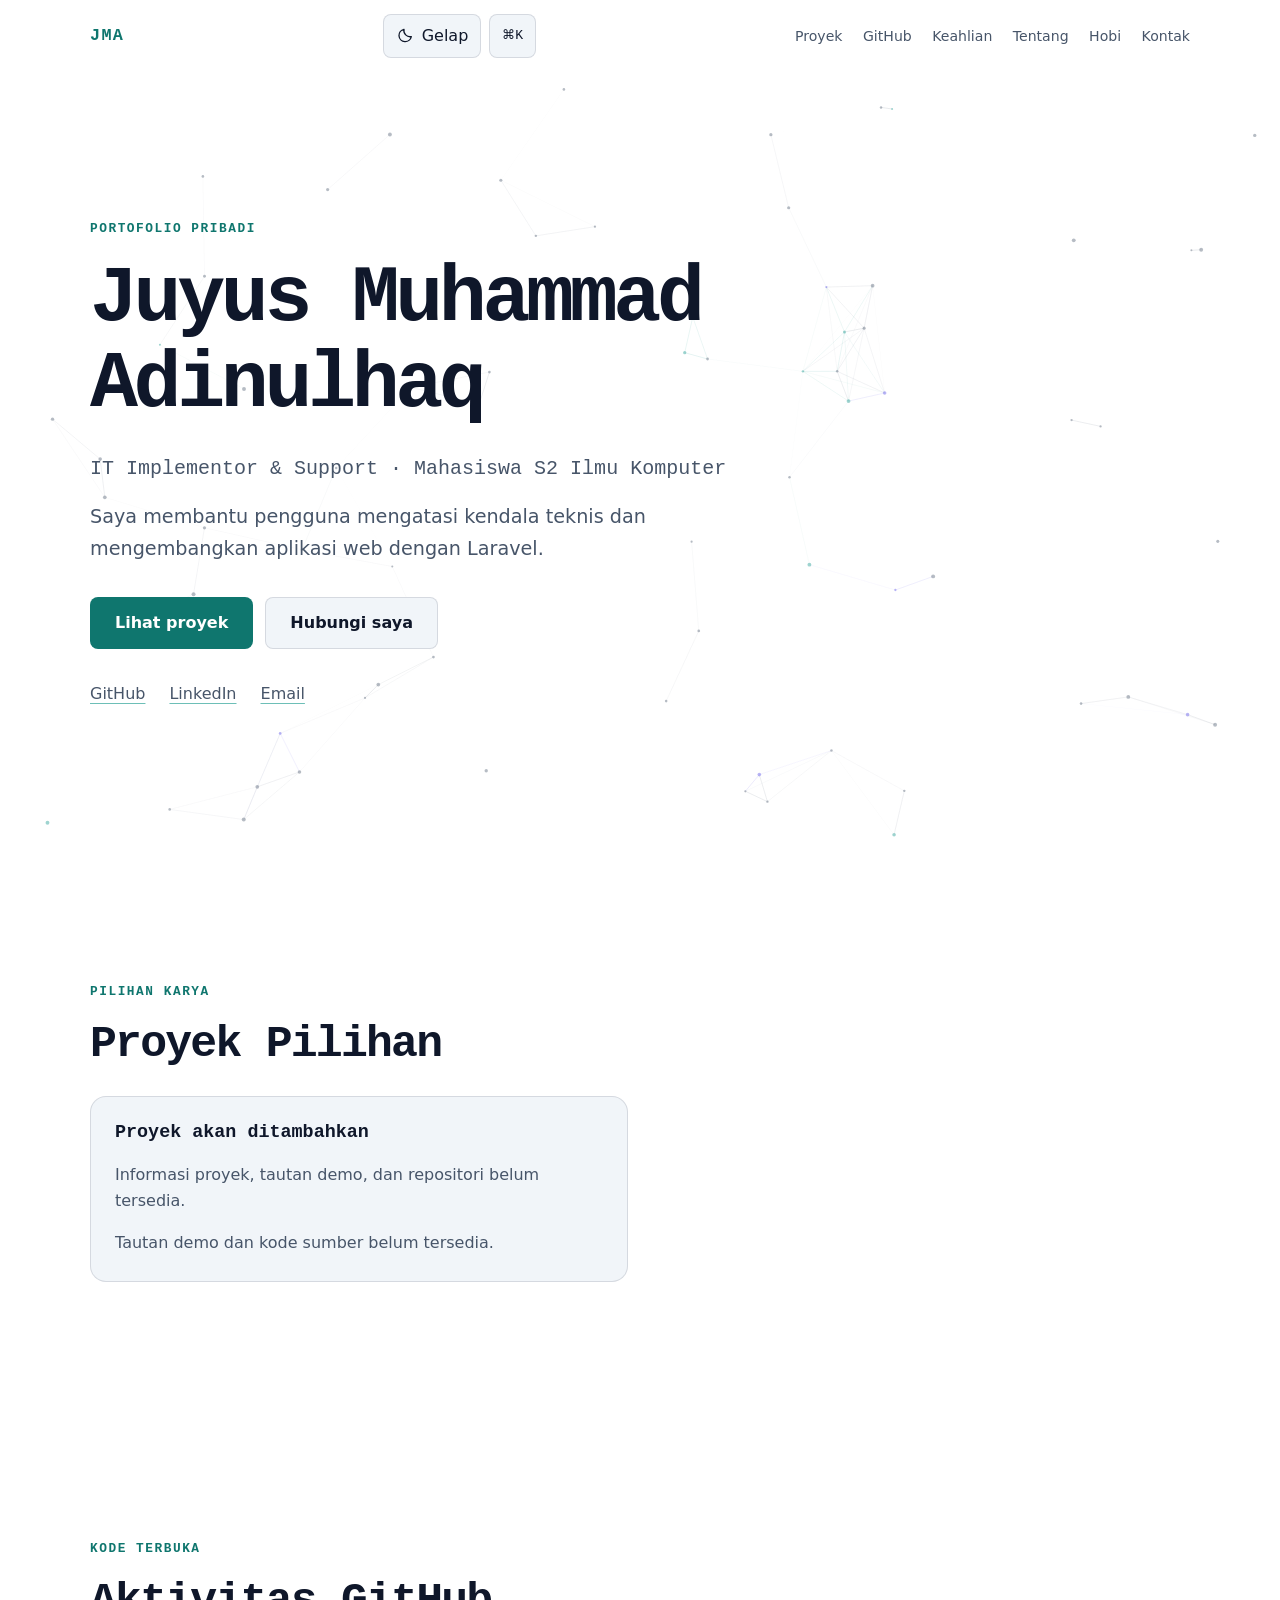
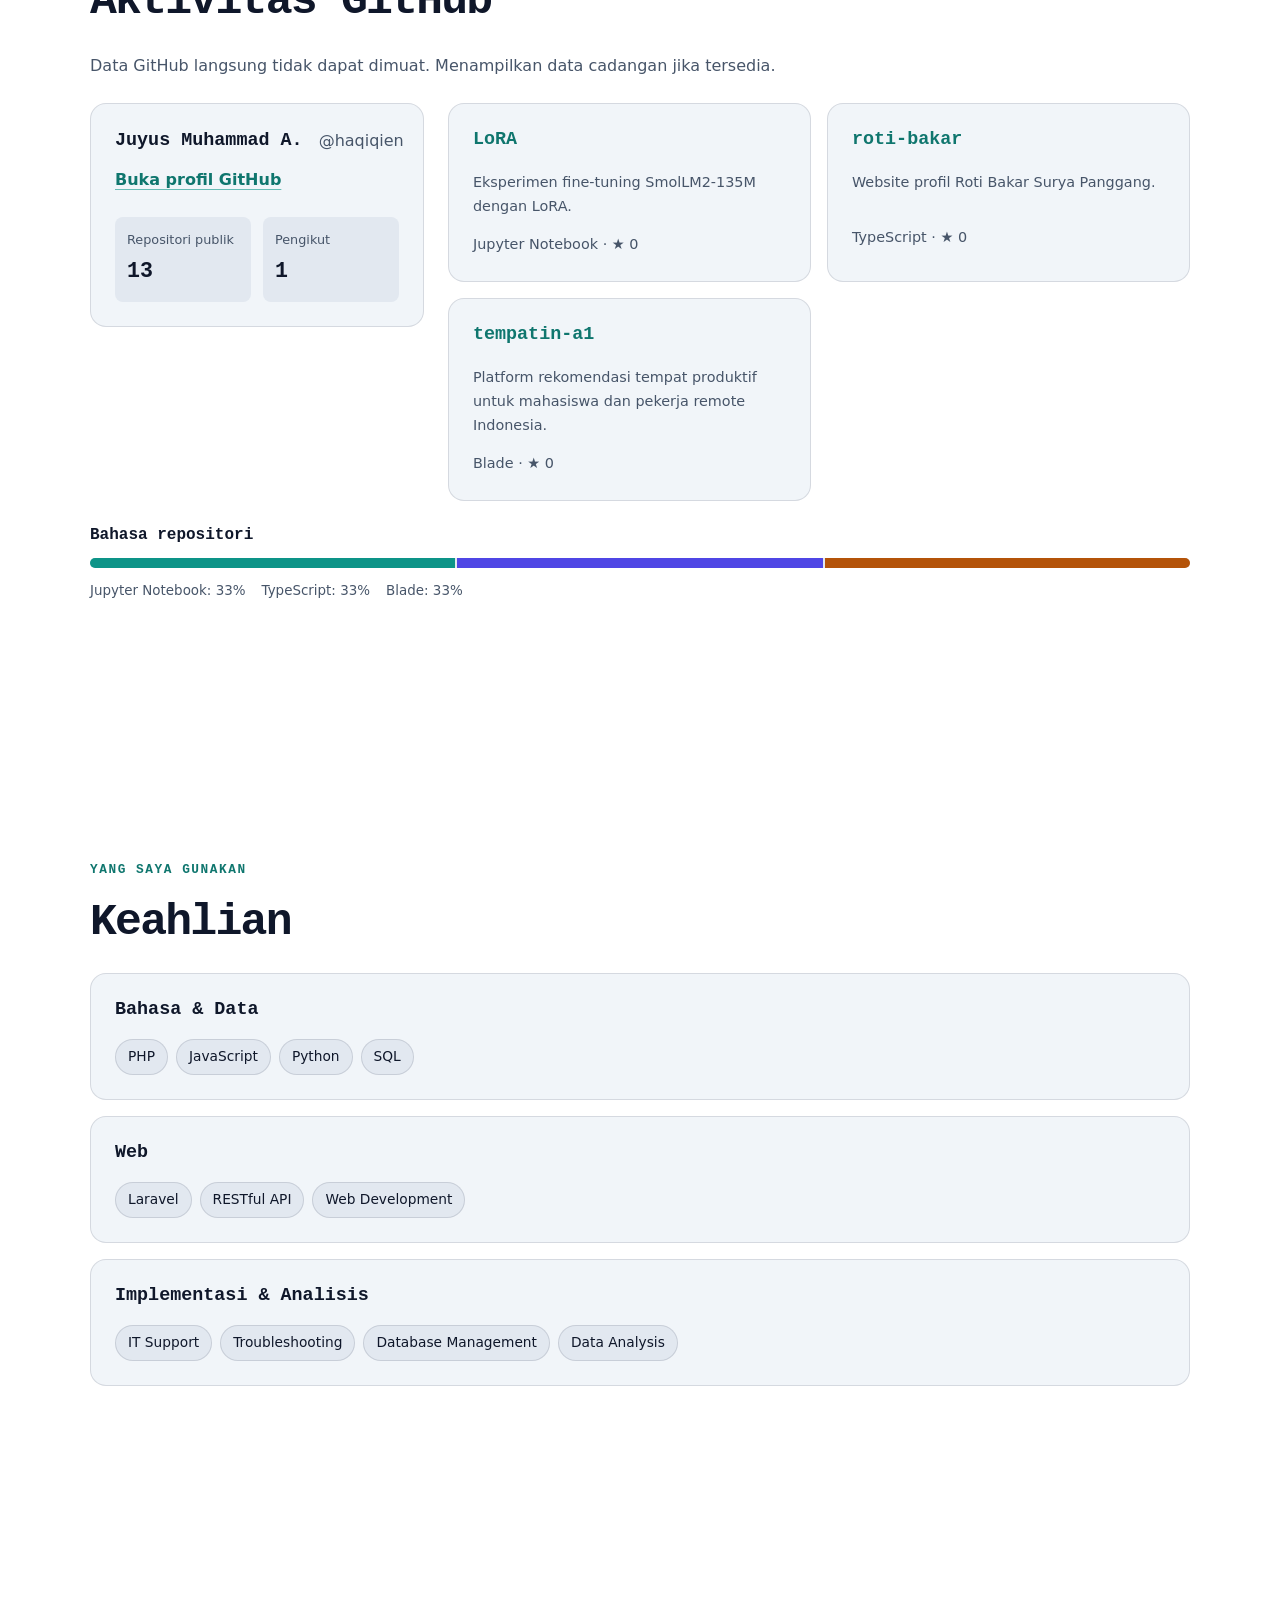
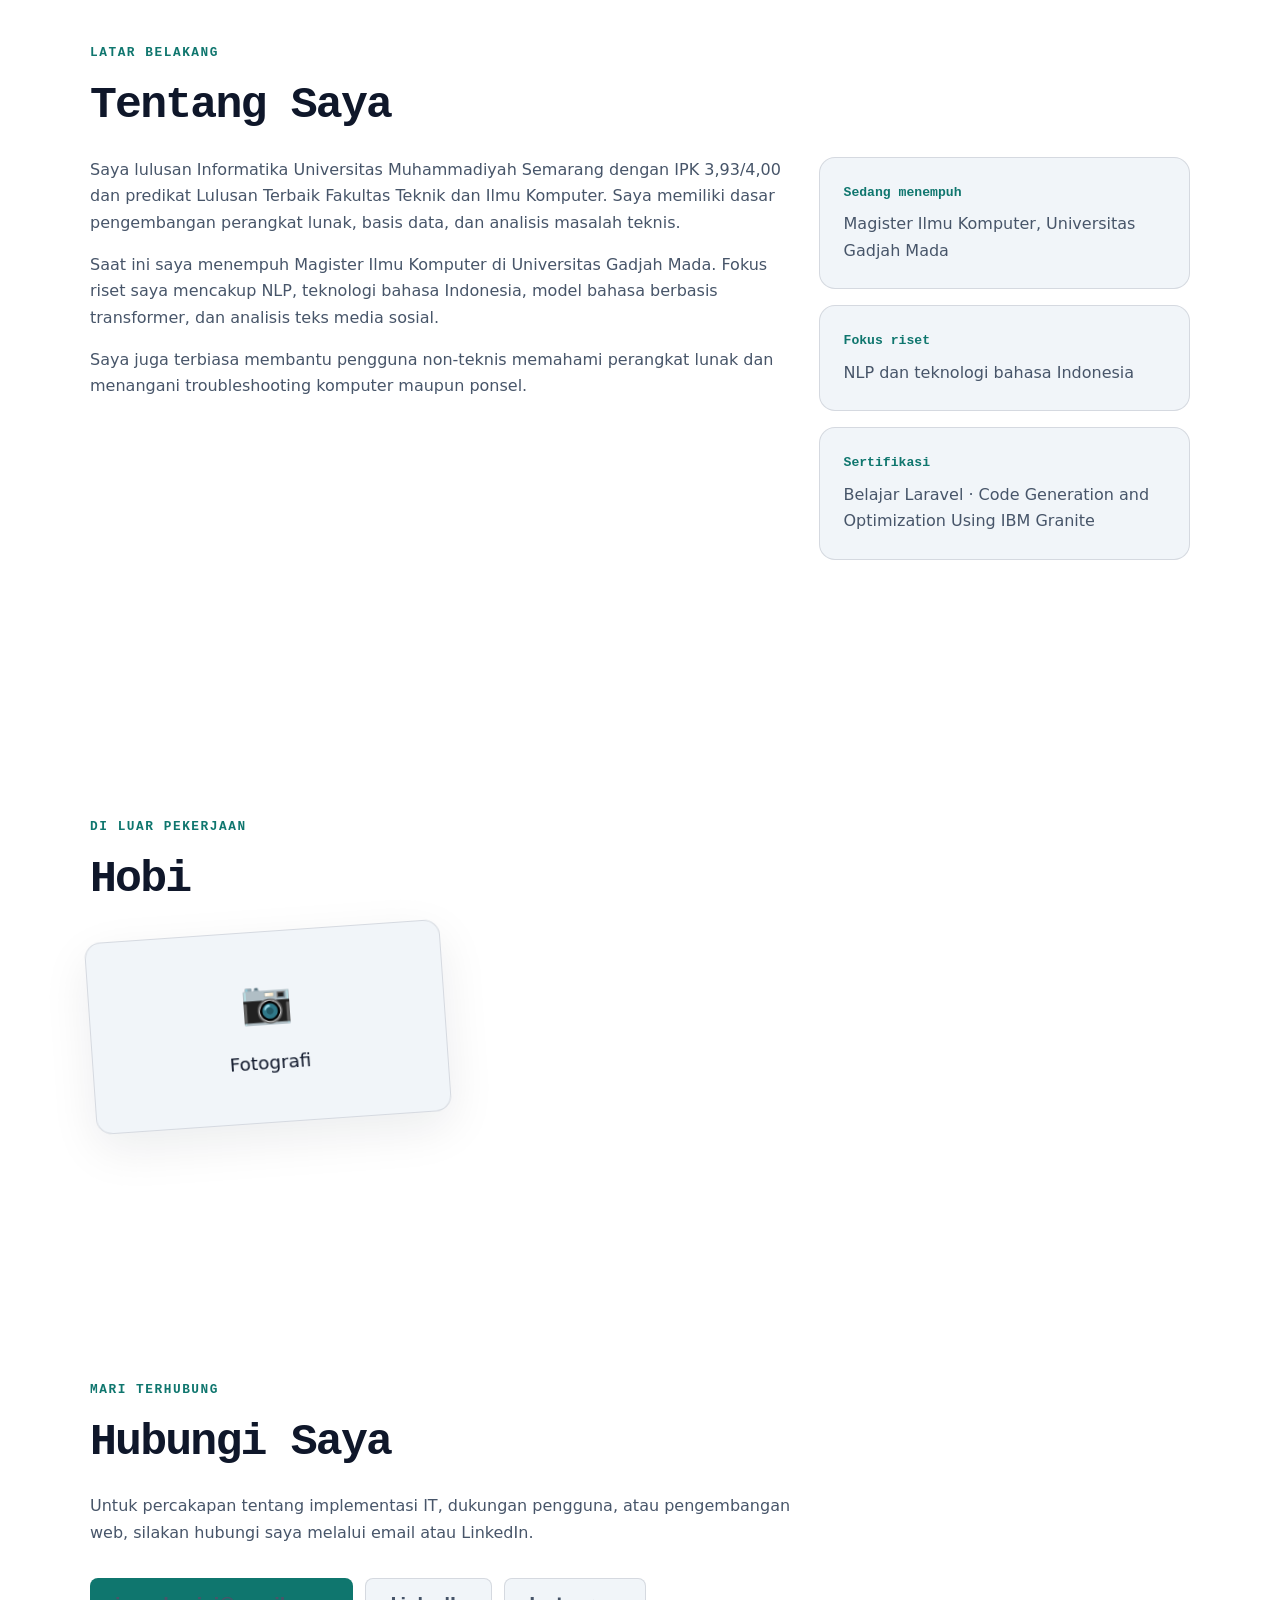
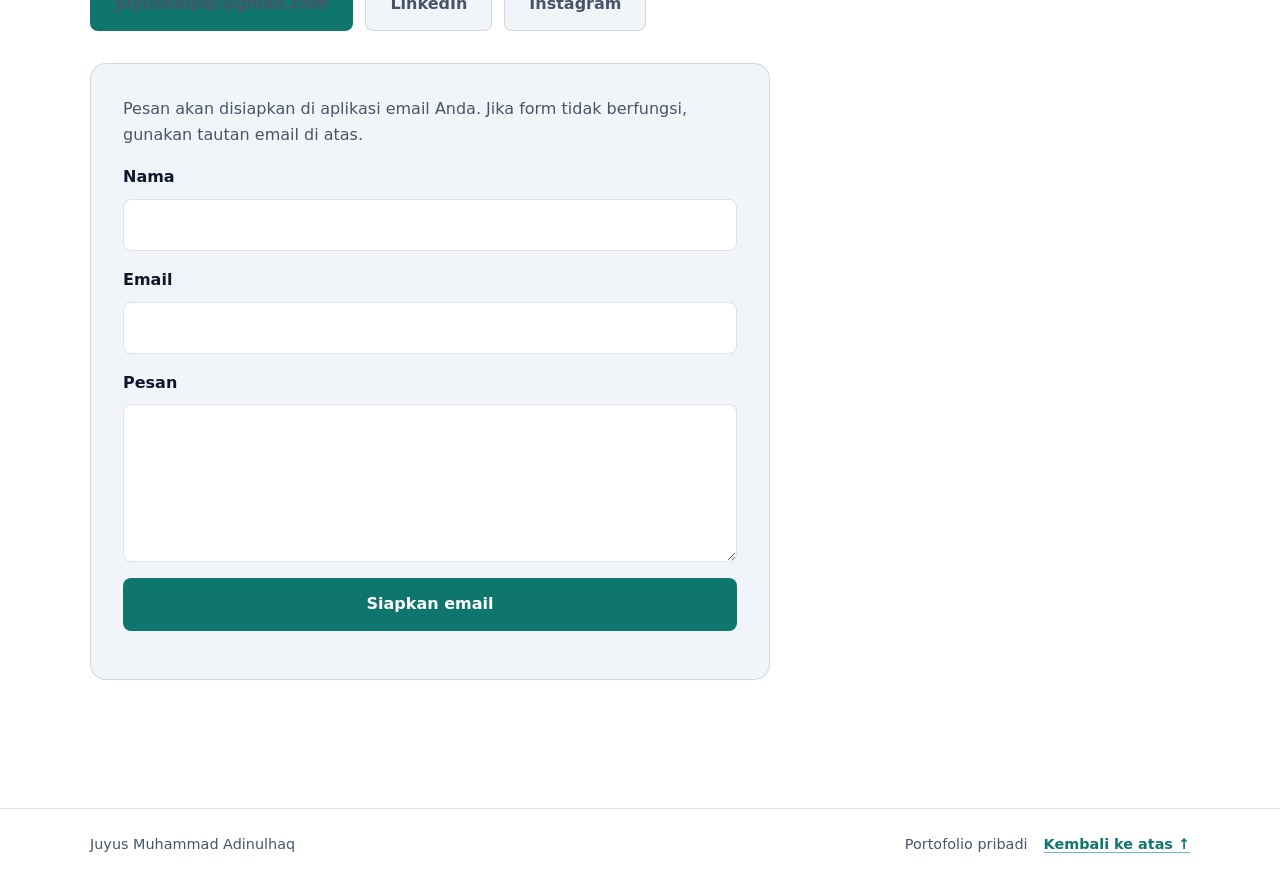
==== commit ec15b454: "Make theme and menu controls more visual" ====
--- a/index.html
+++ b/index.html
@@ -56,10 +56,15 @@
     <nav class="nav container" aria-label="Navigasi utama">
       <a class="nav__brand" href="#hero" aria-label="JMA — Beranda">JMA</a>
       <div class="nav__controls">
-        <button class="theme-toggle" type="button" data-theme-toggle aria-label="Mode terang — ganti tema">Mode terang</button>
+        <button class="theme-toggle" type="button" data-theme-toggle aria-label="Aktifkan tema terang" title="Aktifkan tema terang">
+          <svg class="theme-toggle__icon theme-toggle__icon--sun" aria-hidden="true" viewBox="0 0 24 24" fill="none" stroke="currentColor" stroke-width="1.8" stroke-linecap="round"><circle cx="12" cy="12" r="4"/><path d="M12 2v2m0 16v2M4.93 4.93l1.42 1.42m11.3 11.3 1.42 1.42M2 12h2m16 0h2M4.93 19.07l1.42-1.42m11.3-11.3 1.42-1.42"/></svg>
+          <svg class="theme-toggle__icon theme-toggle__icon--moon" aria-hidden="true" viewBox="0 0 24 24" fill="none" stroke="currentColor" stroke-width="1.8" stroke-linecap="round" stroke-linejoin="round"><path d="M20.9 13.1A8.5 8.5 0 0 1 10.9 3.1 8.5 8.5 0 1 0 20.9 13.1Z"/></svg>
+          <span data-theme-label>Terang</span>
+        </button>
         <button class="nav__palette" type="button" data-palette-trigger aria-keyshortcuts="Control+K Meta+K">⌘K <span class="visually-hidden">Buka palet perintah</span></button>
         <button class="nav__toggle" type="button" data-nav-toggle aria-label="Buka menu navigasi" aria-controls="primary-navigation" aria-expanded="false">
-          <span aria-hidden="true">Menu</span>
+          <span class="nav__toggle-icon" aria-hidden="true"><span></span><span></span><span></span></span>
+          <span class="nav__toggle-label" aria-hidden="true">Menu</span>
         </button>
       </div>
       <ul class="nav__list" id="primary-navigation">
--- a/css/layout.css
+++ b/css/layout.css
@@ -58,6 +58,53 @@
 .nav__toggle {
   display: none;
   padding: var(--space-2) var(--space-3);
+  gap: var(--space-2);
+  cursor: pointer;
+}
+
+.nav__toggle-icon {
+  display: grid;
+  width: 1.1rem;
+  gap: 4px;
+}
+
+.nav__toggle-icon span {
+  display: block;
+  width: 100%;
+  height: 2px;
+  border-radius: 999px;
+  background: currentColor;
+  transition: transform var(--dur) ease, opacity var(--dur) ease;
+}
+
+.nav__toggle[aria-expanded="true"] .nav__toggle-icon span:first-child {
+  transform: translateY(6px) rotate(45deg);
+}
+
+.nav__toggle[aria-expanded="true"] .nav__toggle-icon span:nth-child(2) {
+  opacity: 0;
+}
+
+.nav__toggle[aria-expanded="true"] .nav__toggle-icon span:last-child {
+  transform: translateY(-6px) rotate(-45deg);
+}
+
+.theme-toggle {
+  gap: var(--space-2);
+  padding: var(--space-2) var(--space-3);
+  cursor: pointer;
+}
+
+.theme-toggle__icon {
+  display: none;
+  width: 1.1rem;
+  height: 1.1rem;
+  flex: 0 0 auto;
+}
+
+.theme-toggle[data-current-theme="dark"] .theme-toggle__icon--sun,
+.theme-toggle[data-current-theme="light"] .theme-toggle__icon--moon {
+  display: block;
 }
 
 .nav__palette {
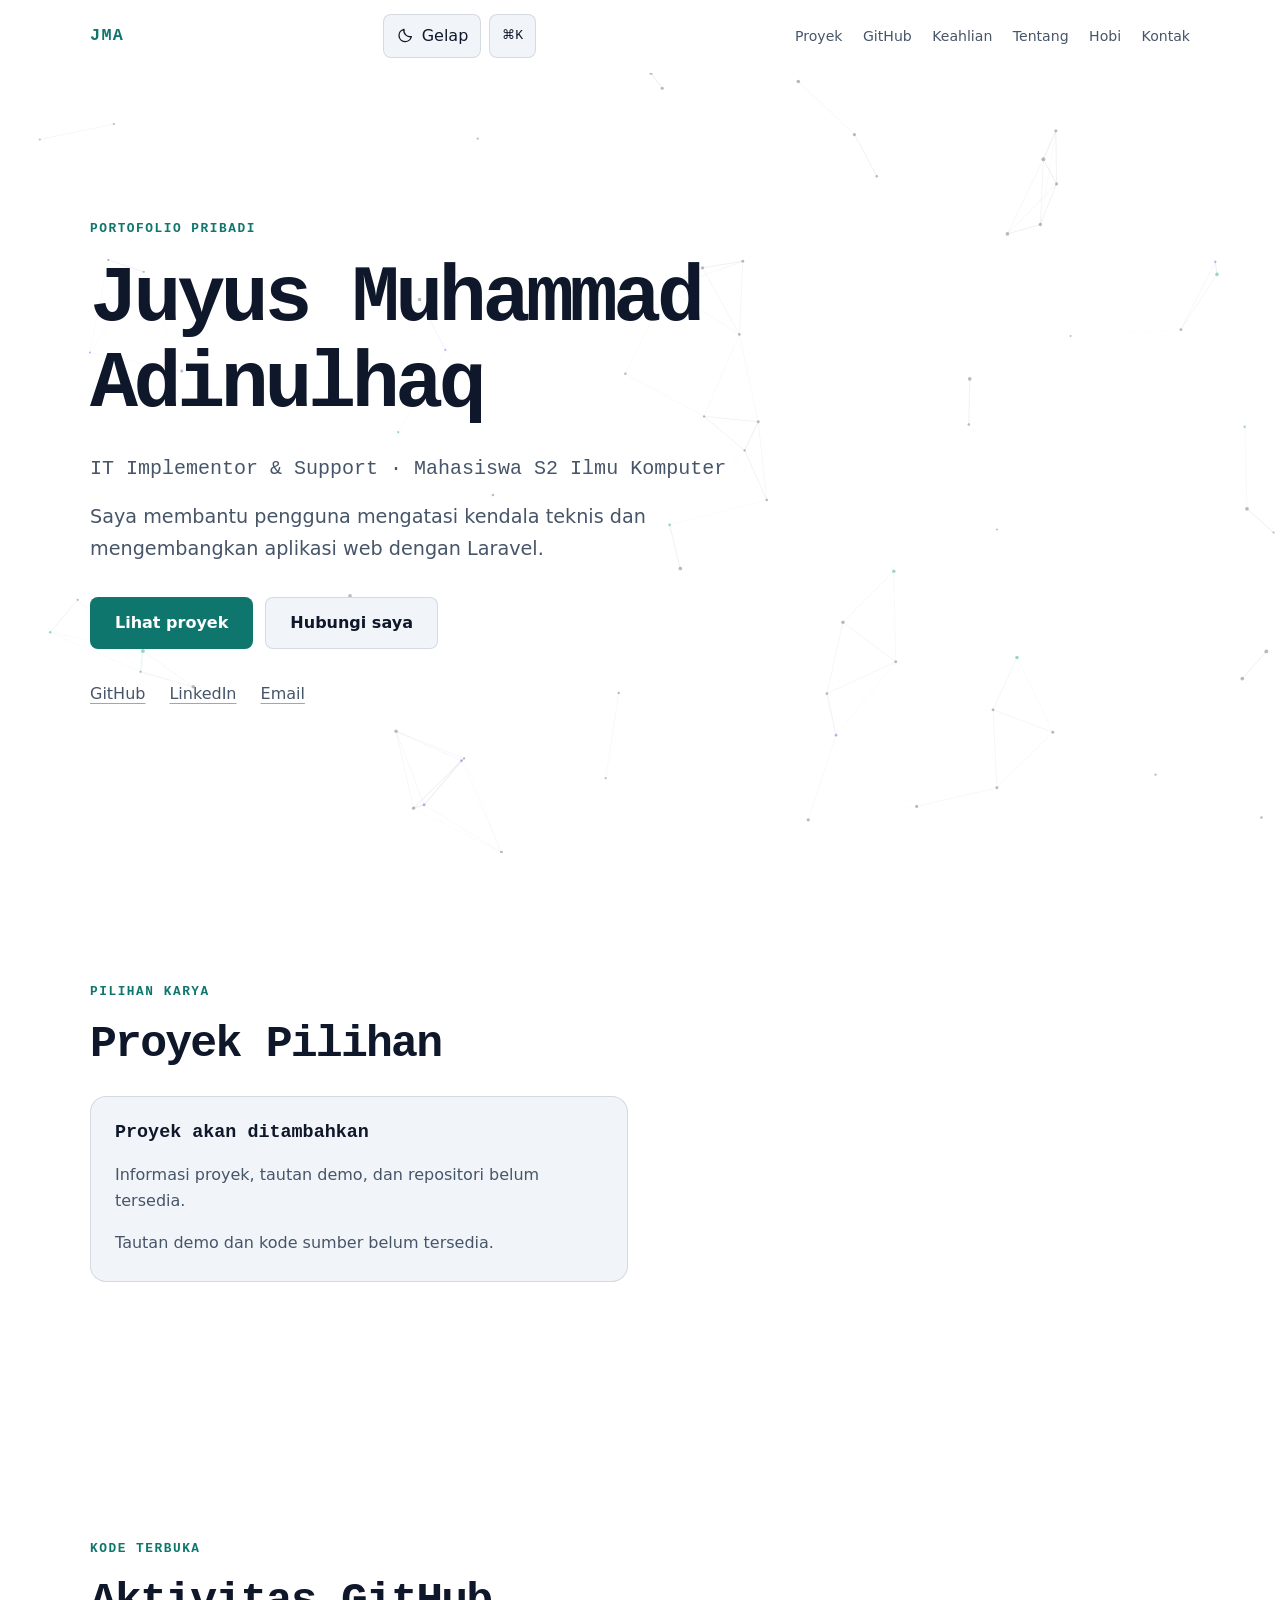
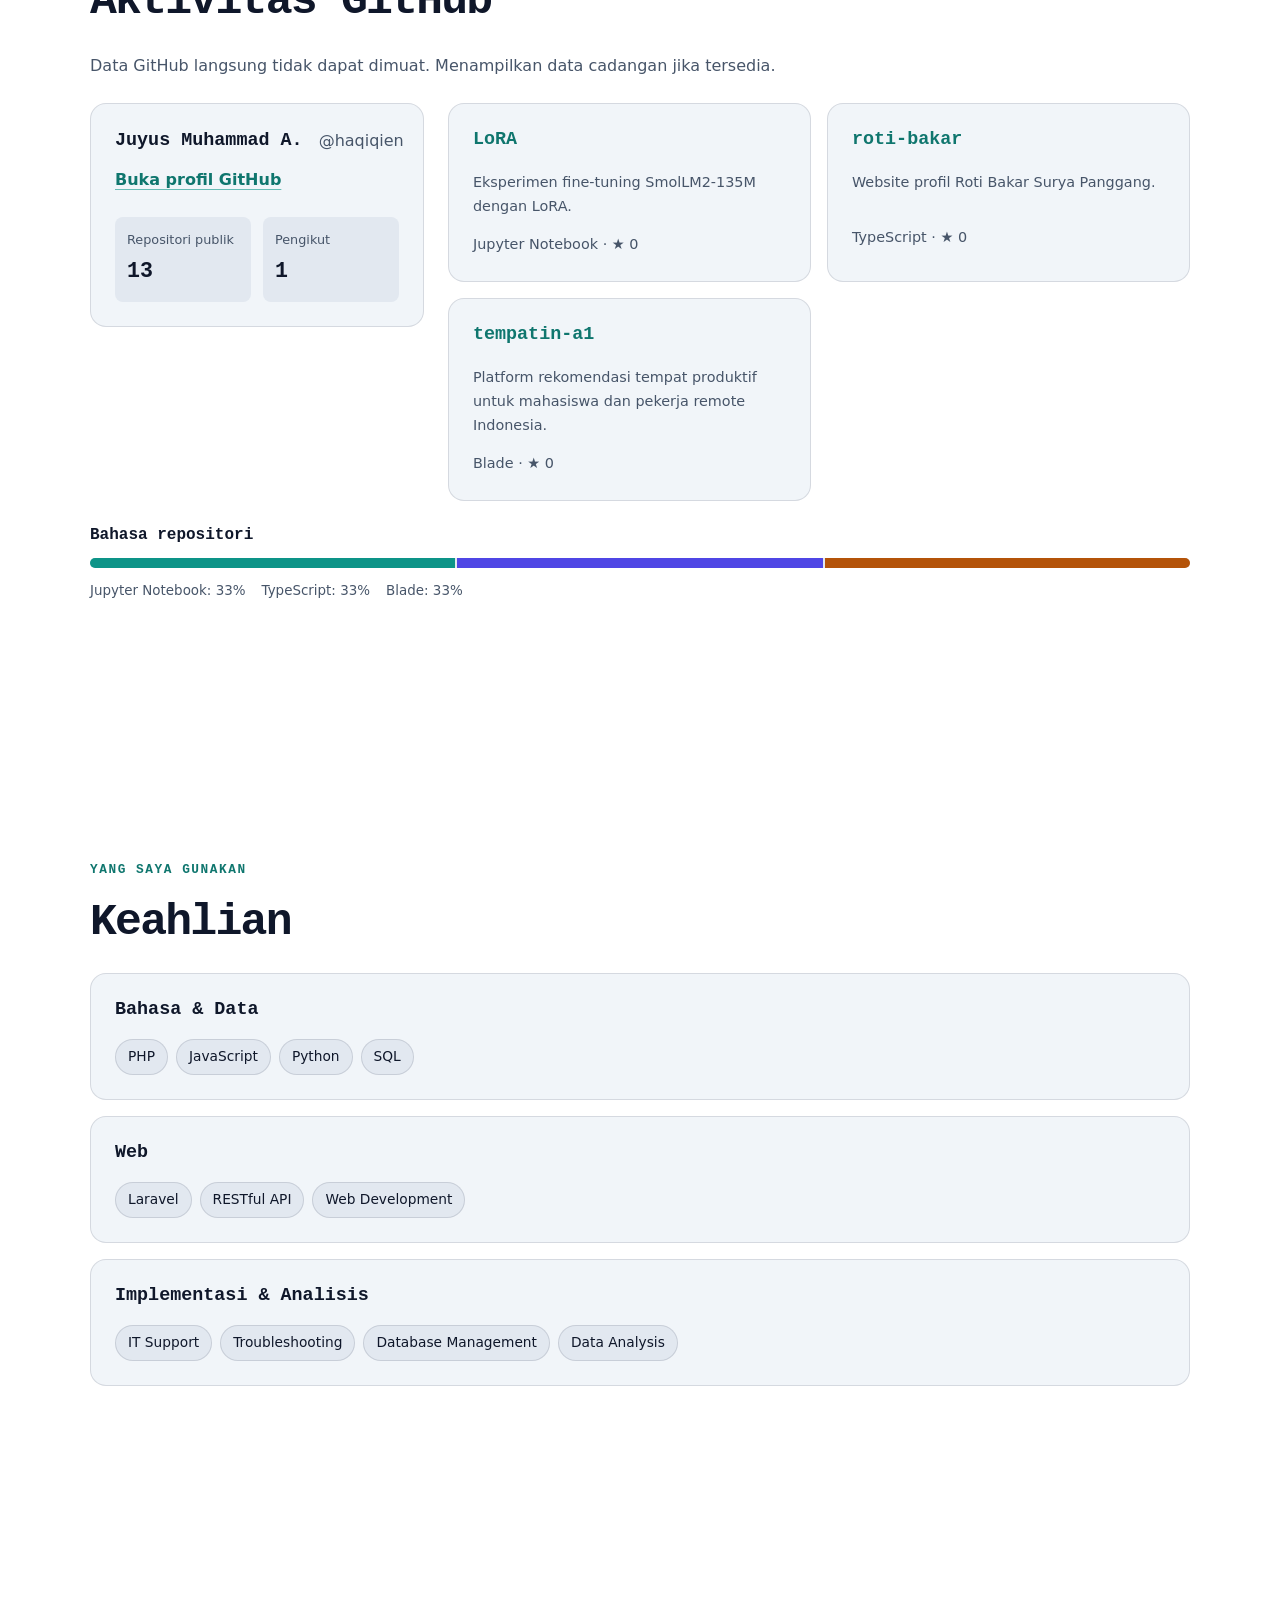
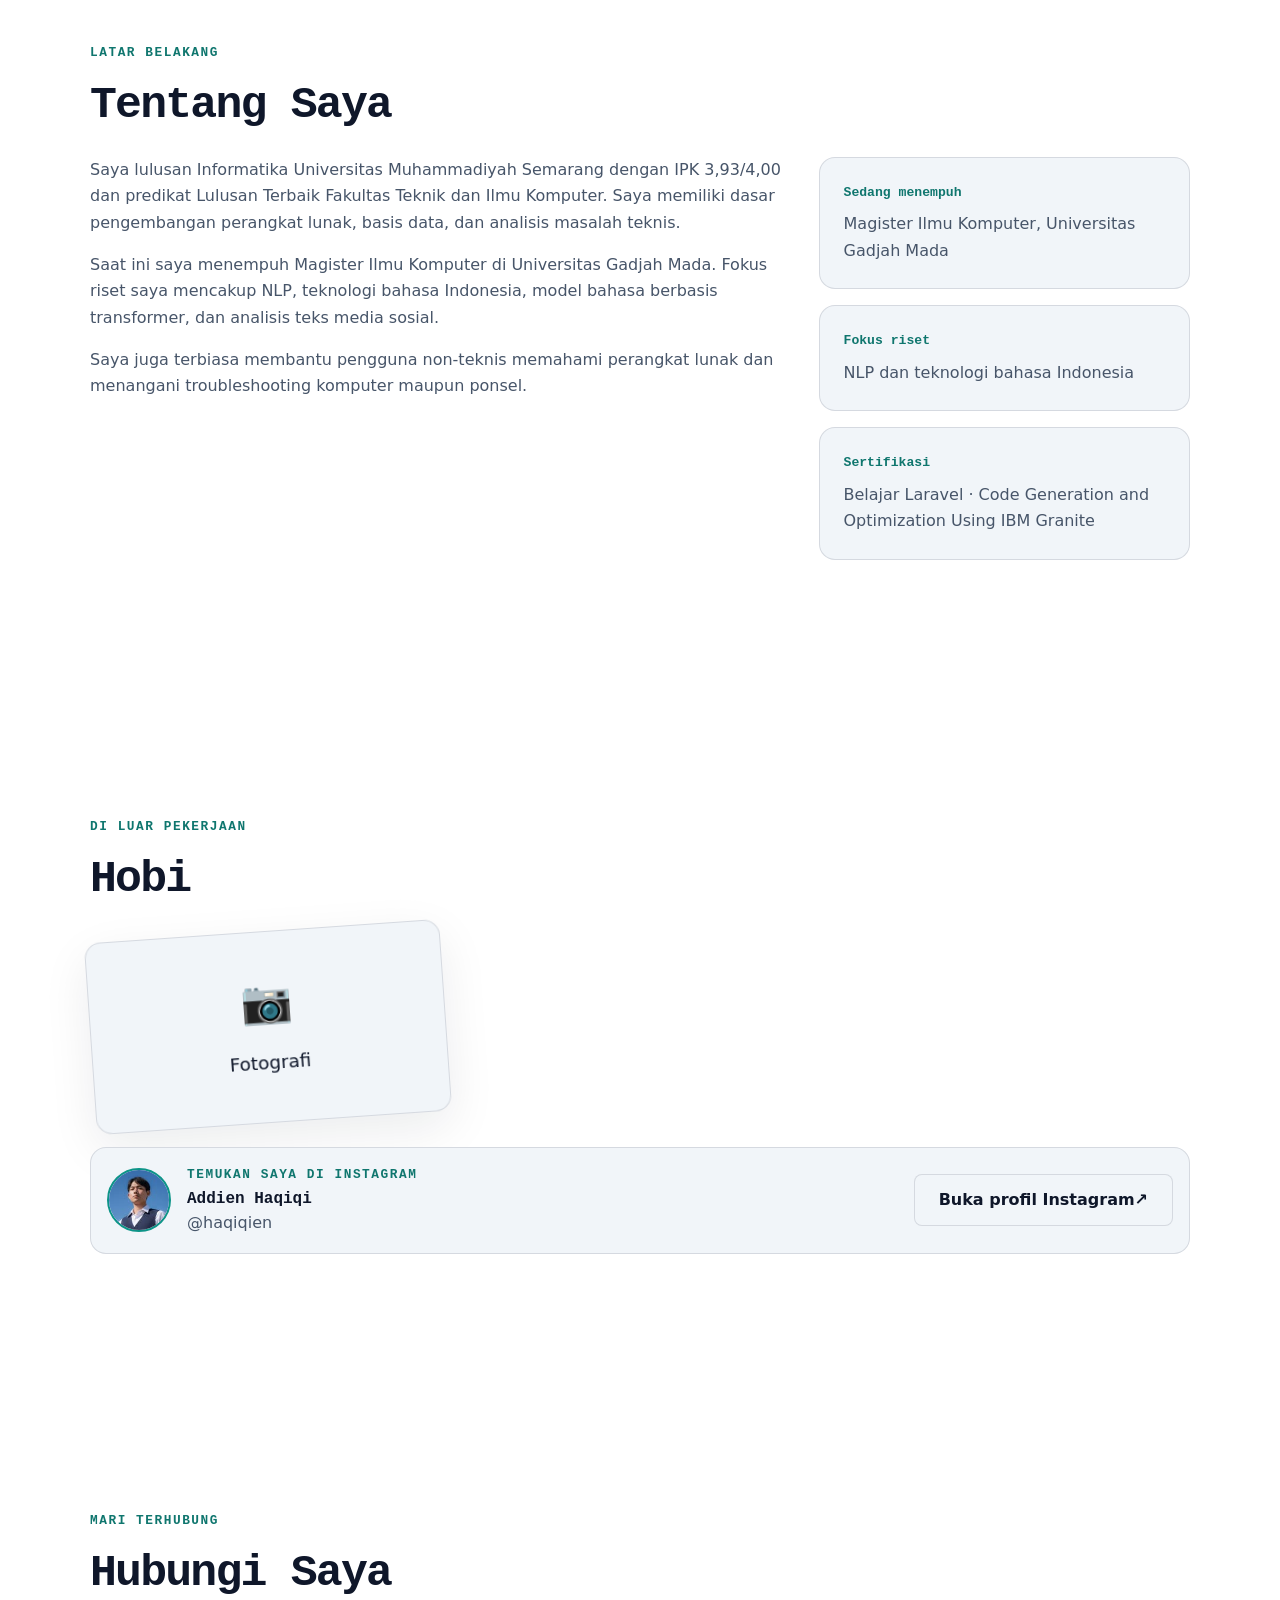
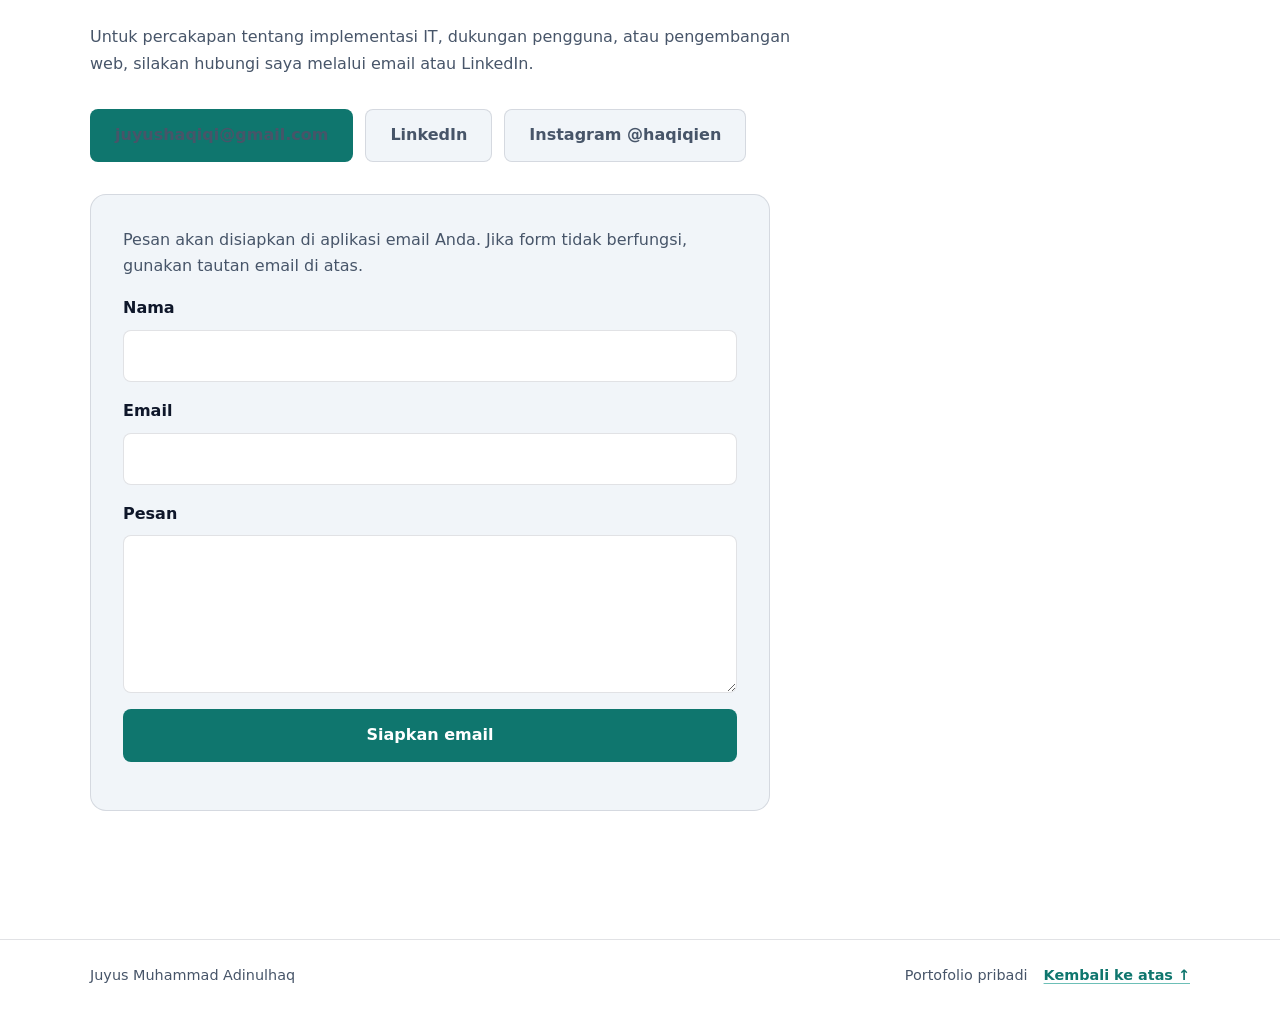
==== commit a810c915: "Add Instagram profile card" ====
--- a/index.html
+++ b/index.html
@@ -165,6 +165,15 @@
             <a class="hobby-card__link" href="https://instagram.com/haqiqien" rel="noopener noreferrer">Lihat foto di Instagram</a>
           </article>
         </div>
+        <article class="instagram-profile" aria-label="Profil Instagram Addien Haqiqi">
+          <img class="instagram-profile__avatar" src="assets/images/instagram-avatar.jpg" width="80" height="80" alt="Foto profil Instagram Addien Haqiqi" loading="lazy">
+          <div class="instagram-profile__identity">
+            <p class="eyebrow">Temukan saya di Instagram</p>
+            <h3 class="instagram-profile__name">Addien Haqiqi</h3>
+            <p class="instagram-profile__handle">@haqiqien</p>
+          </div>
+          <a class="button button--secondary instagram-profile__link" href="https://www.instagram.com/haqiqien" target="_blank" rel="noopener noreferrer">Buka profil Instagram <span aria-hidden="true">↗</span></a>
+        </article>
       </div>
     </section>
     <section class="section" id="contact" aria-labelledby="contact-title">
@@ -175,7 +184,7 @@
         <div class="contact__links">
           <a class="button button--primary" href="mailto:juyushaqiqi@gmail.com" data-magnetic data-cursor="View">juyushaqiqi@gmail.com</a>
           <a class="button button--secondary" href="https://linkedin.com/in/juyusadinulhaq" rel="noopener noreferrer" data-magnetic data-cursor="View">LinkedIn</a>
-          <a class="button button--secondary" href="https://instagram.com/haqiqien" rel="noopener noreferrer" data-magnetic data-cursor="View">Instagram</a>
+          <a class="button button--secondary" href="https://www.instagram.com/haqiqien" rel="noopener noreferrer" data-magnetic data-cursor="View">Instagram @haqiqien</a>
         </div>
         <form class="contact-form" data-contact-form action="mailto:juyushaqiqi@gmail.com" method="post" enctype="text/plain">
           <p class="contact-form__note">Pesan akan disiapkan di aplikasi email Anda. Jika form tidak berfungsi, gunakan tautan email di atas.</p>
--- a/css/components.css
+++ b/css/components.css
@@ -659,6 +659,37 @@
   font-weight: 700;
 }
 
+.instagram-profile {
+  display: flex;
+  align-items: center;
+  gap: var(--space-4);
+  margin-top: var(--space-6);
+  padding: var(--space-4);
+  border: 1px solid var(--border);
+  border-radius: var(--radius);
+  background: var(--surface);
+}
+
+.instagram-profile__avatar {
+  width: 64px;
+  height: 64px;
+  flex: 0 0 auto;
+  border: 2px solid var(--accent);
+  border-radius: 50%;
+  object-fit: cover;
+}
+
+.instagram-profile__identity { min-width: 0; }
+.instagram-profile__identity .eyebrow { margin-bottom: var(--space-1); }
+.instagram-profile__name { margin: 0; font-size: 1rem; }
+.instagram-profile__handle { margin: 0; color: var(--text-muted); }
+.instagram-profile__link { margin-left: auto; white-space: nowrap; }
+
+@media (max-width: 560px) {
+  .instagram-profile { flex-wrap: wrap; }
+  .instagram-profile__link { width: 100%; margin-left: 0; }
+}
+
 .contact-form {
   display: grid;
   max-width: 680px;
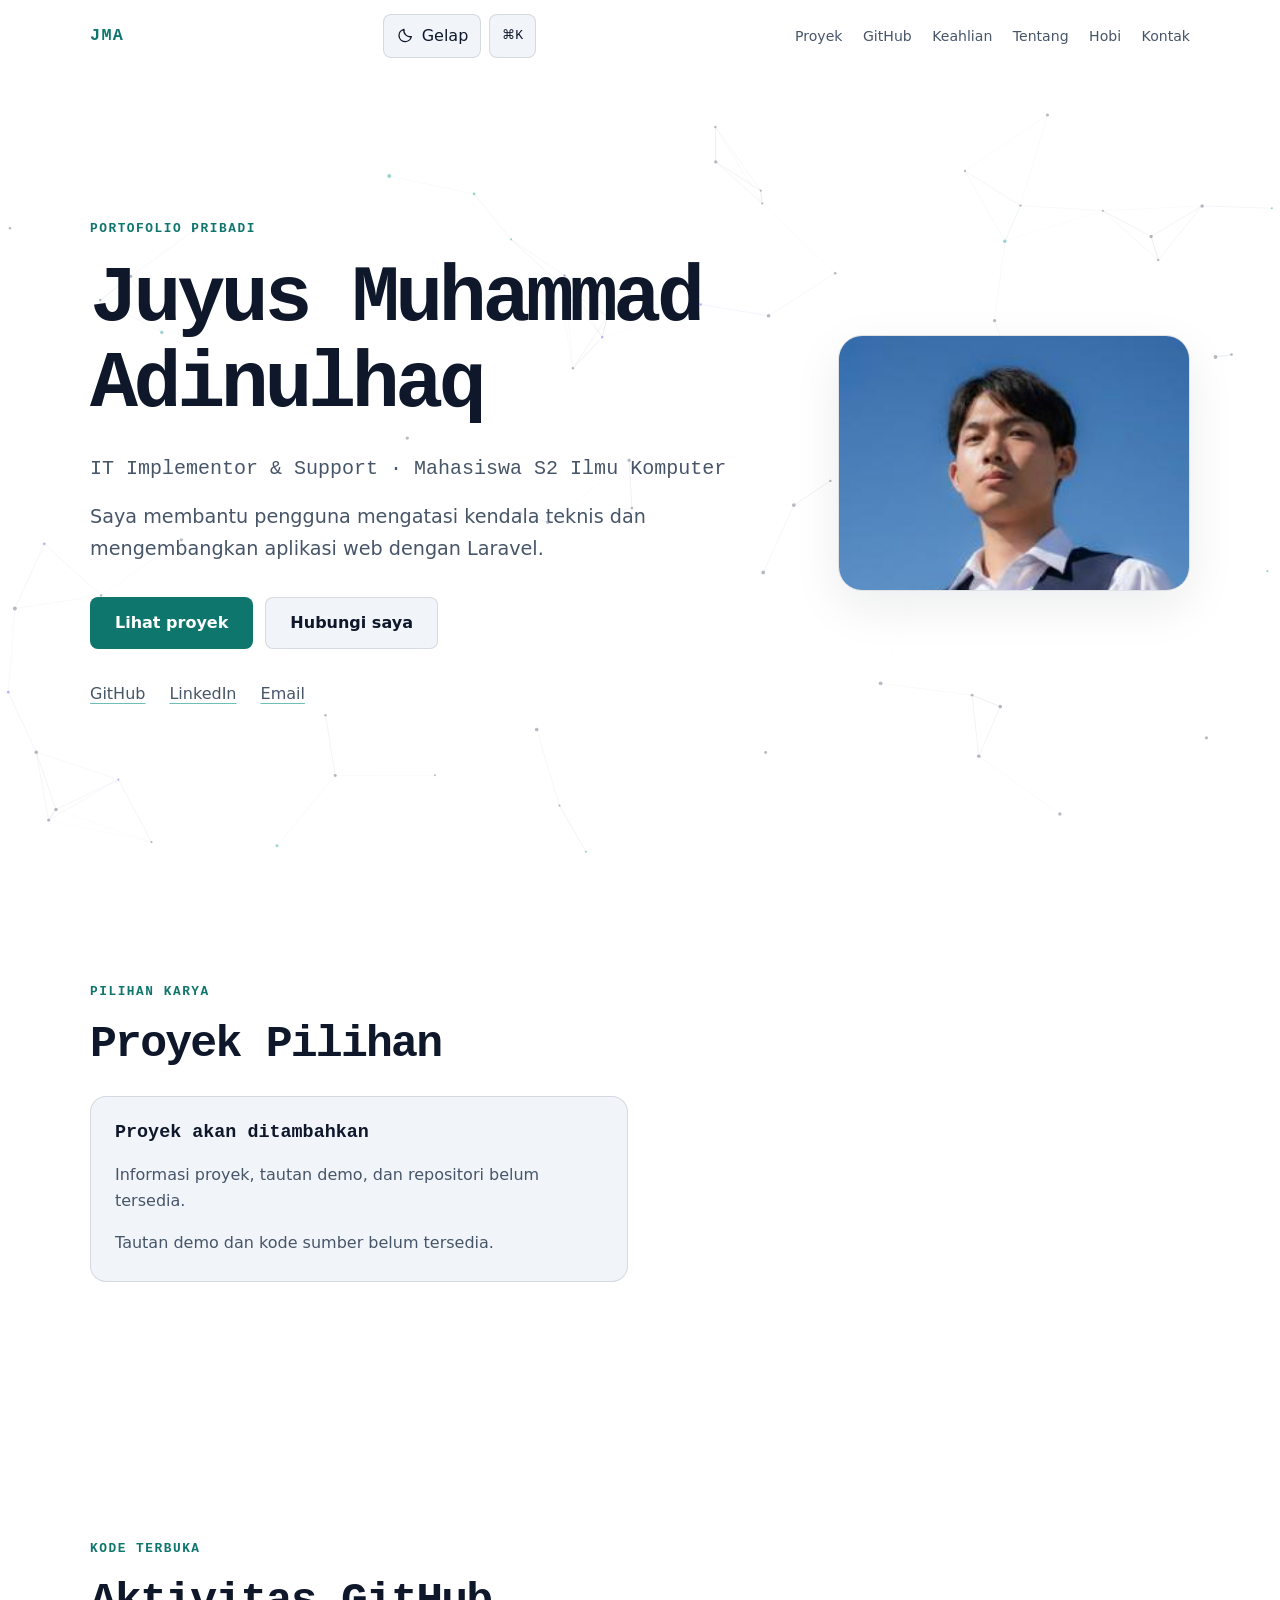
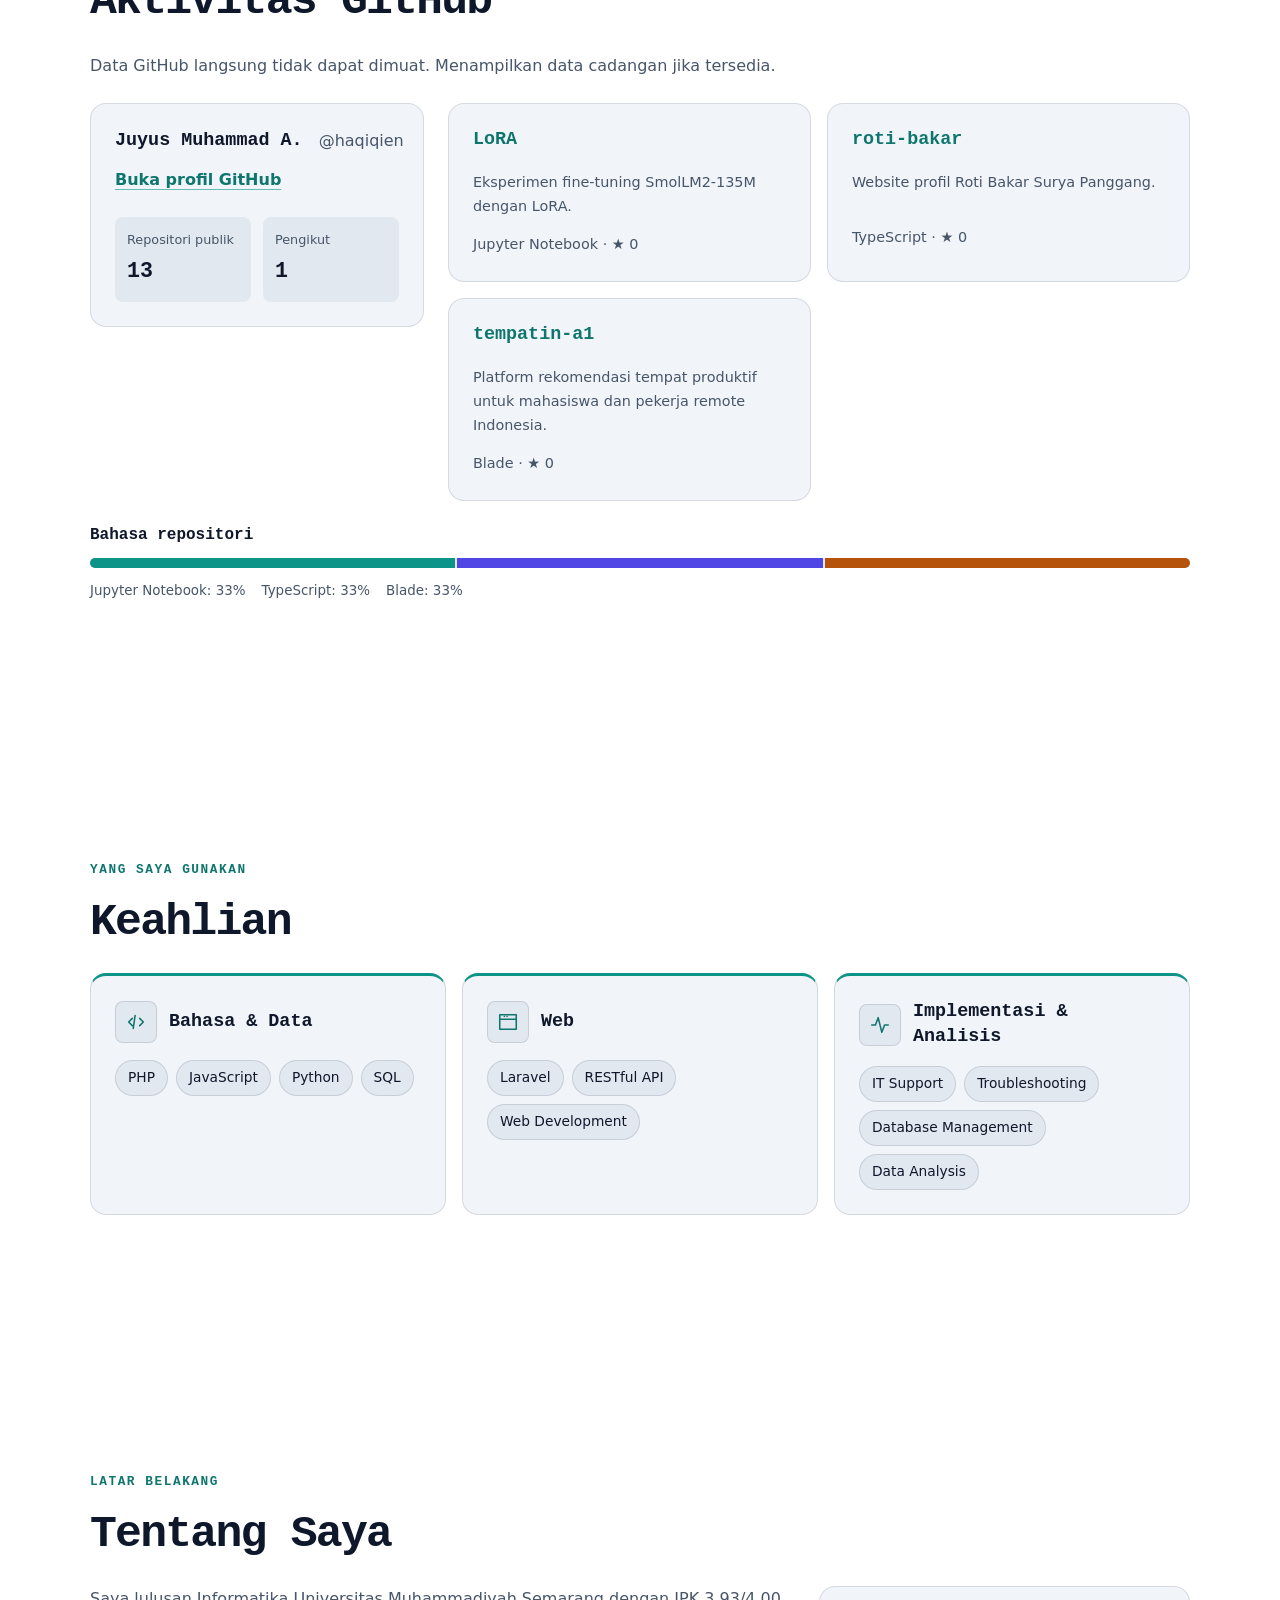
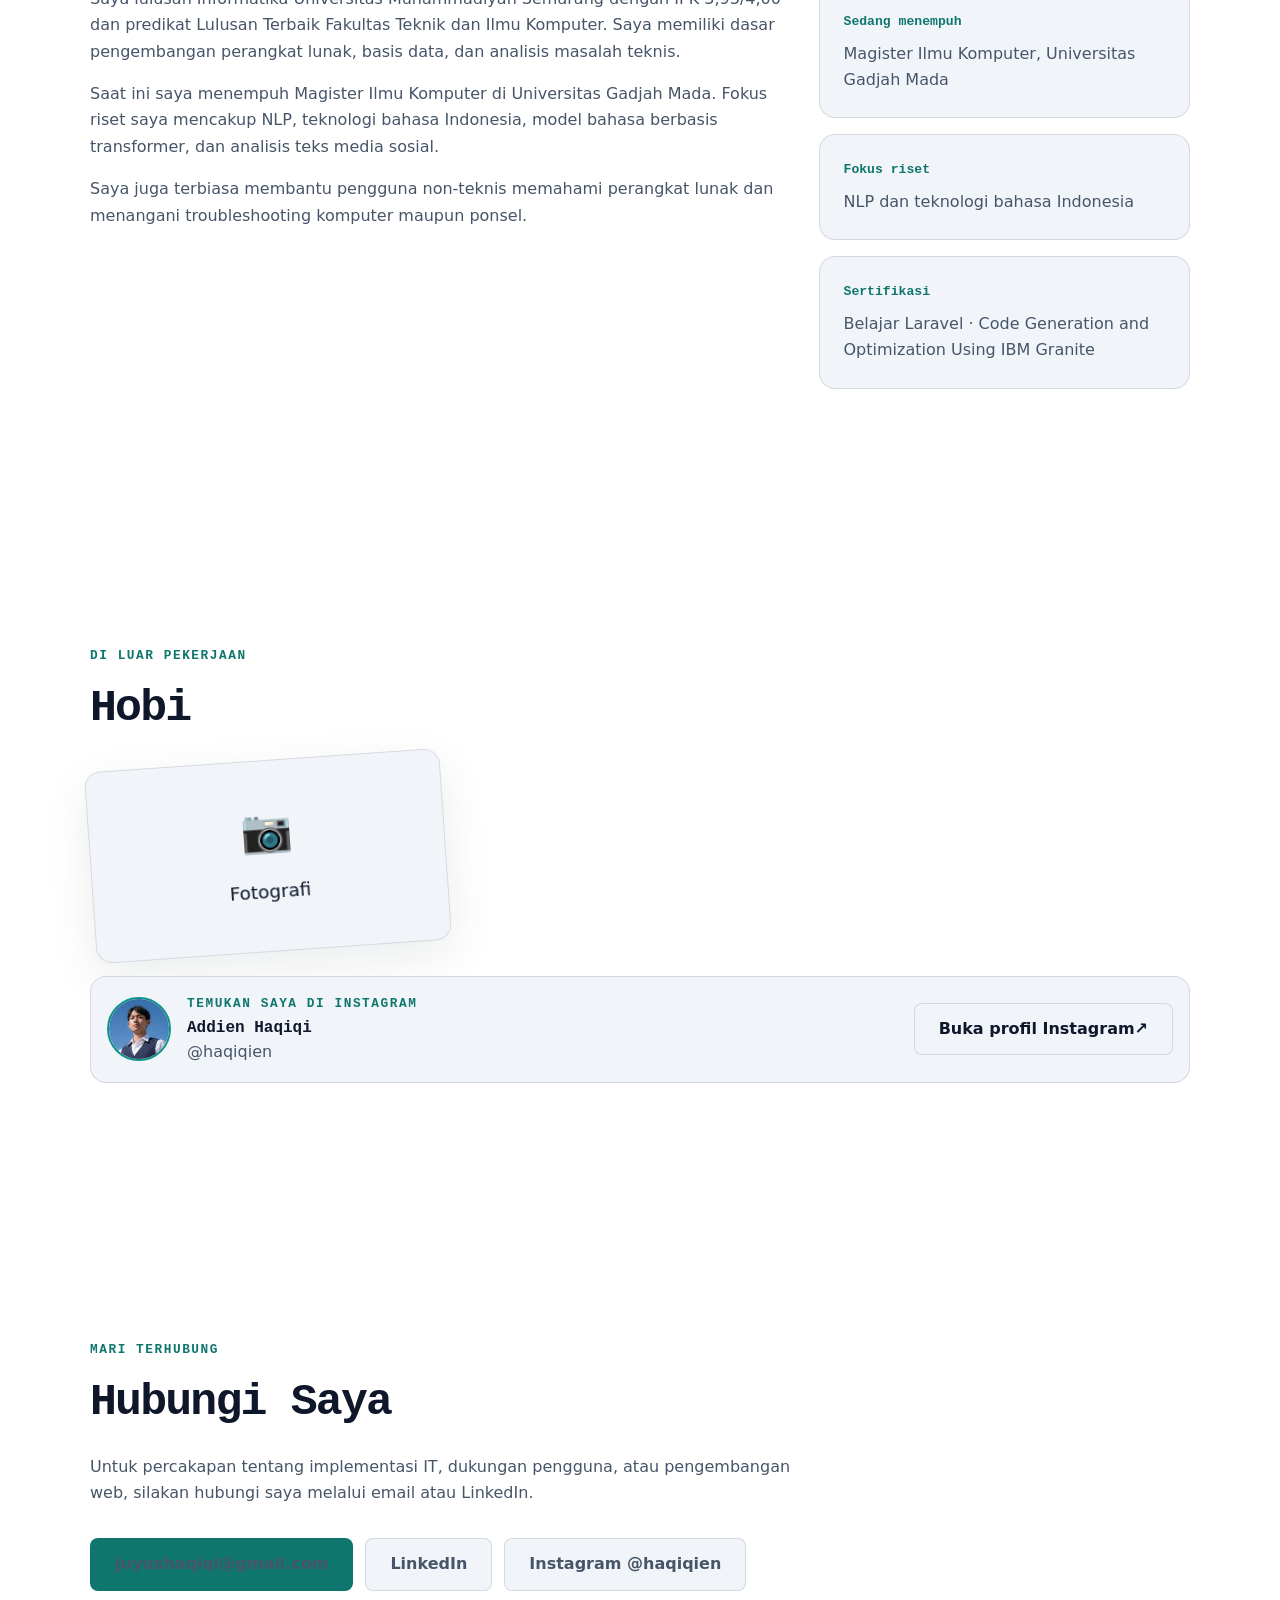
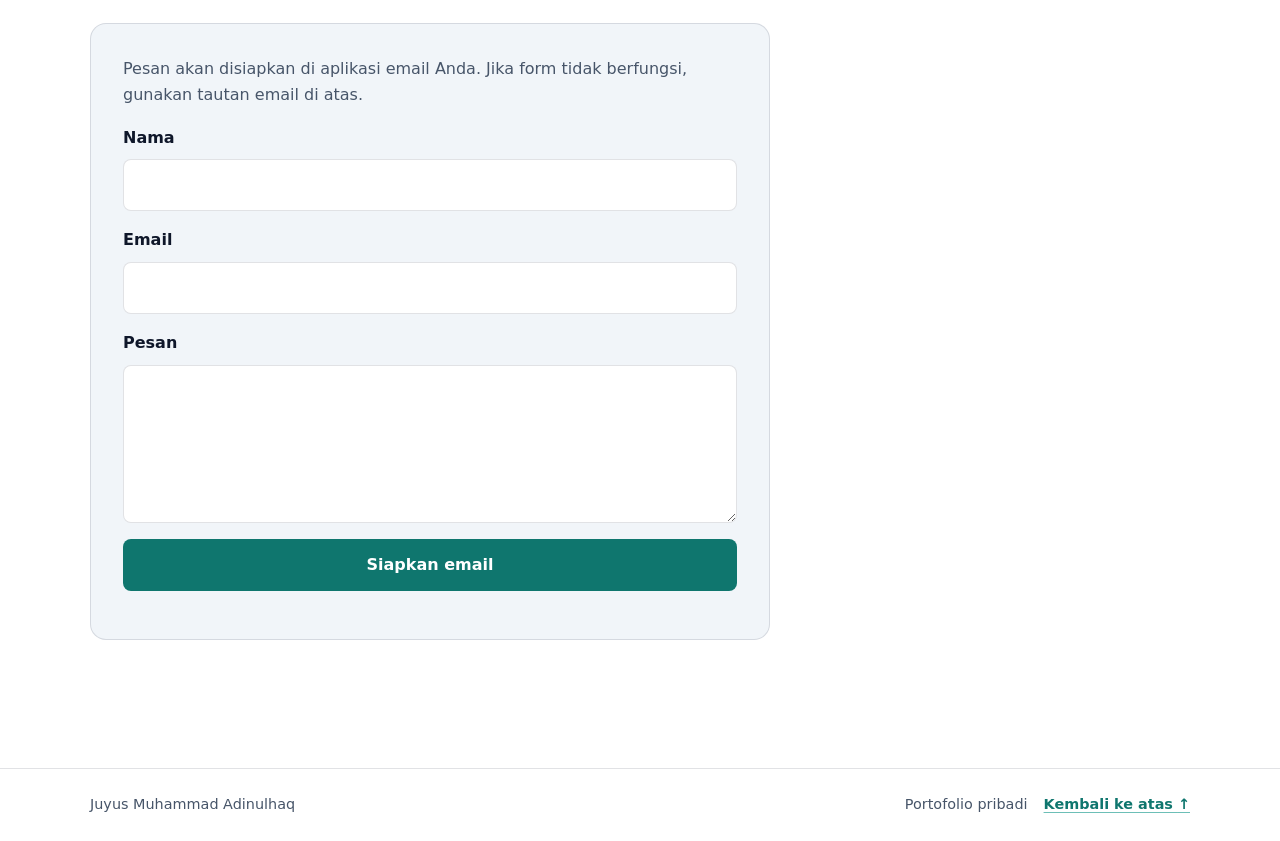
==== commit 9e05c748: "Add profile portrait to hero section" ====
--- a/index.html
+++ b/index.html
@@ -83,19 +83,26 @@
     <section class="section section--hero" id="hero" aria-labelledby="hero-title">
       <canvas class="hero__canvas" data-hero-canvas aria-hidden="true"></canvas>
       <div class="container">
-        <p class="eyebrow">Portofolio pribadi</p>
-        <h1 id="hero-title">Juyus Muhammad Adinulhaq</h1>
-        <p class="hero__role"><span class="visually-hidden">IT Implementor &amp; Support, Software Developer (Laravel), dan mahasiswa Magister Ilmu Komputer.</span><span aria-hidden="true">IT Implementor &amp; Support <span>·</span> <span data-role-word>Software Developer (Laravel)</span></span></p>
-        <p class="hero__summary">Saya membantu pengguna mengatasi kendala teknis dan mengembangkan aplikasi web dengan Laravel.</p>
-        <div class="hero__actions">
-          <a class="button button--primary" href="#projects" data-magnetic data-cursor="View">Lihat proyek</a>
-          <a class="button button--secondary" href="#contact" data-magnetic data-cursor="View">Hubungi saya</a>
-        </div>
-        <nav class="hero__socials" aria-label="Tautan sosial">
-          <a href="https://github.com/haqiqien" rel="noopener noreferrer">GitHub</a>
-          <a href="https://linkedin.com/in/juyusadinulhaq" rel="noopener noreferrer">LinkedIn</a>
-          <a href="mailto:juyushaqiqi@gmail.com">Email</a>
-        </nav>
+        <div class="hero__layout">
+          <figure class="hero__portrait">
+            <img src="assets/images/github-avatar.jpg" width="256" height="256" alt="Foto Juyus Muhammad Adinulhaq" fetchpriority="high">
+          </figure>
+          <div class="hero__content">
+            <p class="eyebrow">Portofolio pribadi</p>
+            <h1 id="hero-title">Juyus Muhammad Adinulhaq</h1>
+            <p class="hero__role"><span class="visually-hidden">IT Implementor &amp; Support, Software Developer (Laravel), dan mahasiswa Magister Ilmu Komputer.</span><span aria-hidden="true">IT Implementor &amp; Support <span>·</span> <span data-role-word>Software Developer (Laravel)</span></span></p>
+            <p class="hero__summary">Saya membantu pengguna mengatasi kendala teknis dan mengembangkan aplikasi web dengan Laravel.</p>
+            <div class="hero__actions">
+              <a class="button button--primary" href="#projects" data-magnetic data-cursor="View">Lihat proyek</a>
+              <a class="button button--secondary" href="#contact" data-magnetic data-cursor="View">Hubungi saya</a>
+            </div>
+            <nav class="hero__socials" aria-label="Tautan sosial">
+              <a href="https://github.com/haqiqien" rel="noopener noreferrer">GitHub</a>
+              <a href="https://linkedin.com/in/juyusadinulhaq" rel="noopener noreferrer">LinkedIn</a>
+              <a href="mailto:juyushaqiqi@gmail.com">Email</a>
+            </nav>
+          </div>
+        </div>
       </div>
     </section>
 
--- a/css/layout.css
+++ b/css/layout.css
@@ -166,6 +166,31 @@
   width: min(calc(100% - 2 * var(--space-6)), var(--content-width));
 }
 
+.hero__layout {
+  display: grid;
+  grid-template-columns: minmax(0, 1fr);
+  align-items: center;
+  gap: var(--space-8);
+}
+
+.hero__portrait {
+  width: min(100%, 12rem);
+  margin: 0 auto;
+}
+
+.hero__portrait img {
+  display: block;
+  width: 100%;
+  aspect-ratio: 4 / 5;
+  border: 1px solid var(--border);
+  border-radius: var(--radius-lg);
+  box-shadow: var(--shadow-soft);
+  object-fit: cover;
+  object-position: center 25%;
+}
+
+.hero__content { min-width: 0; }
+
 .eyebrow {
   margin-bottom: var(--space-4);
   color: var(--accent-text);
@@ -219,6 +244,16 @@
 .hero__social-placeholder {
   color: var(--text-muted);
   font-size: .9rem;
+}
+
+@media (min-width: 768px) {
+  .hero__layout {
+    grid-template-columns: minmax(0, 1fr) minmax(14rem, .58fr);
+    gap: var(--space-12);
+  }
+
+  .hero__content { grid-column: 1; grid-row: 1; }
+  .hero__portrait { grid-column: 2; grid-row: 1; width: min(100%, 22rem); margin: 0 0 0 auto; }
 }
 
 .about__grid {
--- a/css/components.css
+++ b/css/components.css
@@ -557,11 +557,42 @@
 
 .skill-groups {
   display: grid;
-  gap: var(--space-4);
+  grid-template-columns: repeat(auto-fit, minmax(min(100%, 15rem), 1fr));
+  gap: var(--space-4);
+}
+
+.skill-group {
+  display: grid;
+  align-content: start;
+  gap: var(--space-4);
+  border-top: 3px solid var(--accent);
+}
+
+.skill-group__heading {
+  display: flex;
+  min-height: 44px;
+  align-items: center;
+  gap: var(--space-3);
+}
+
+.skill-group__icon {
+  width: 42px;
+  height: 42px;
+  flex: 0 0 auto;
+  padding: 9px;
+  border: 1px solid var(--border);
+  border-radius: var(--radius-sm);
+  background: var(--surface-2);
+  color: var(--accent-text);
+  fill: none;
+  stroke: currentColor;
+  stroke-width: 1.7;
+  stroke-linecap: round;
+  stroke-linejoin: round;
 }
 
 .skill-group__title {
-  margin-bottom: var(--space-4);
+  margin: 0;
 }
 
 .hobby-grid {
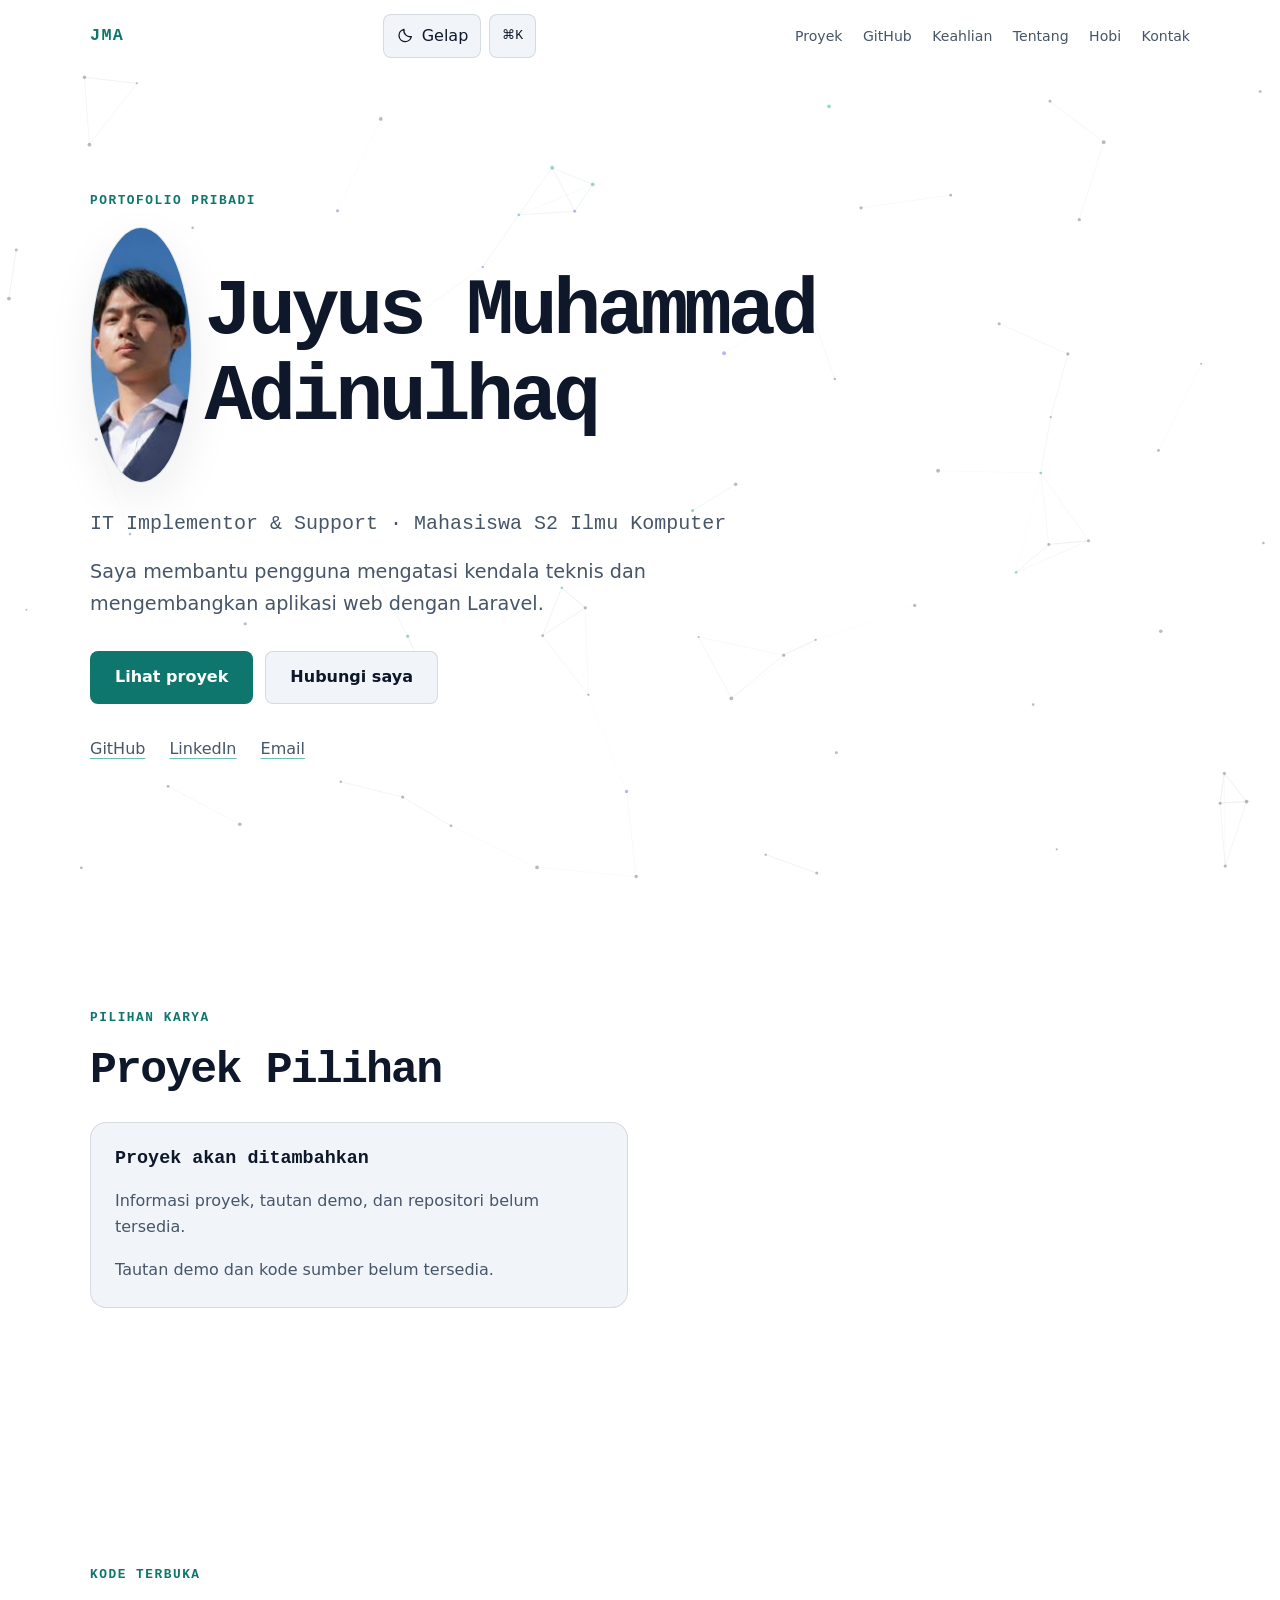
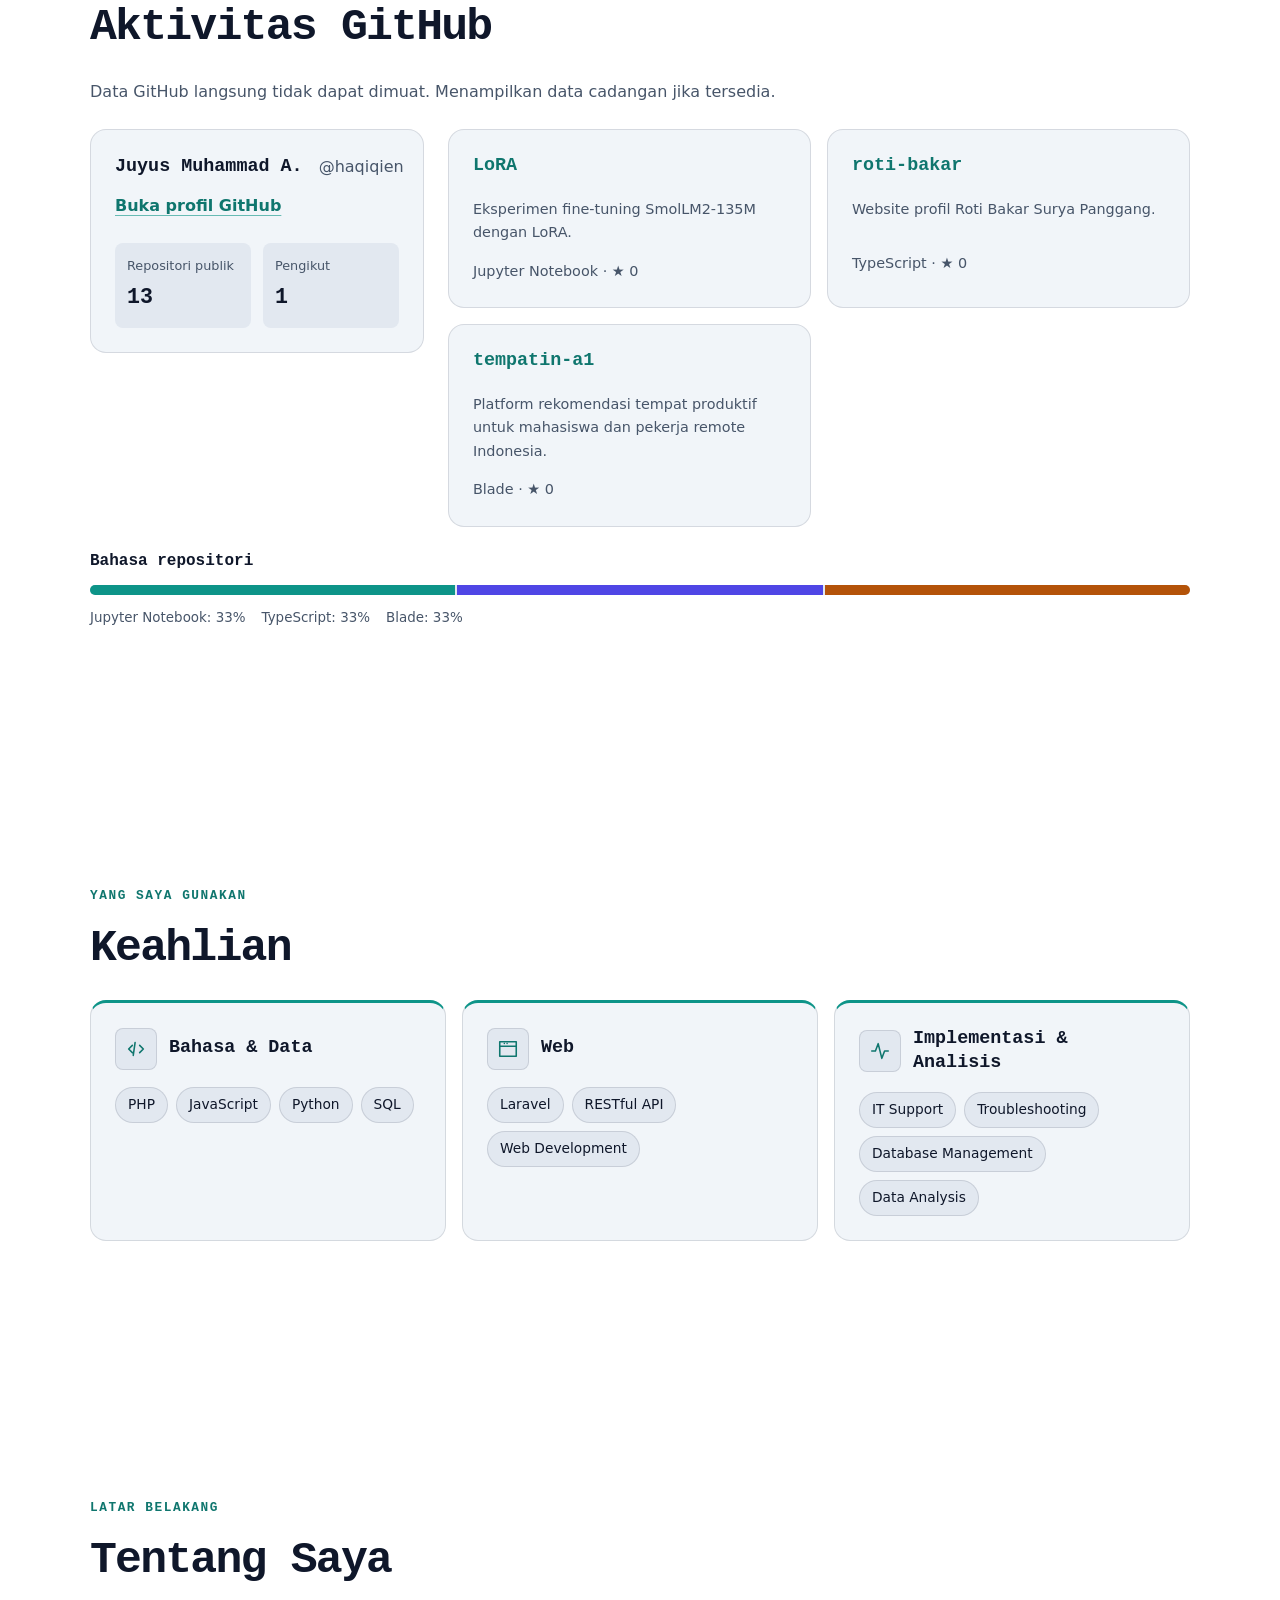
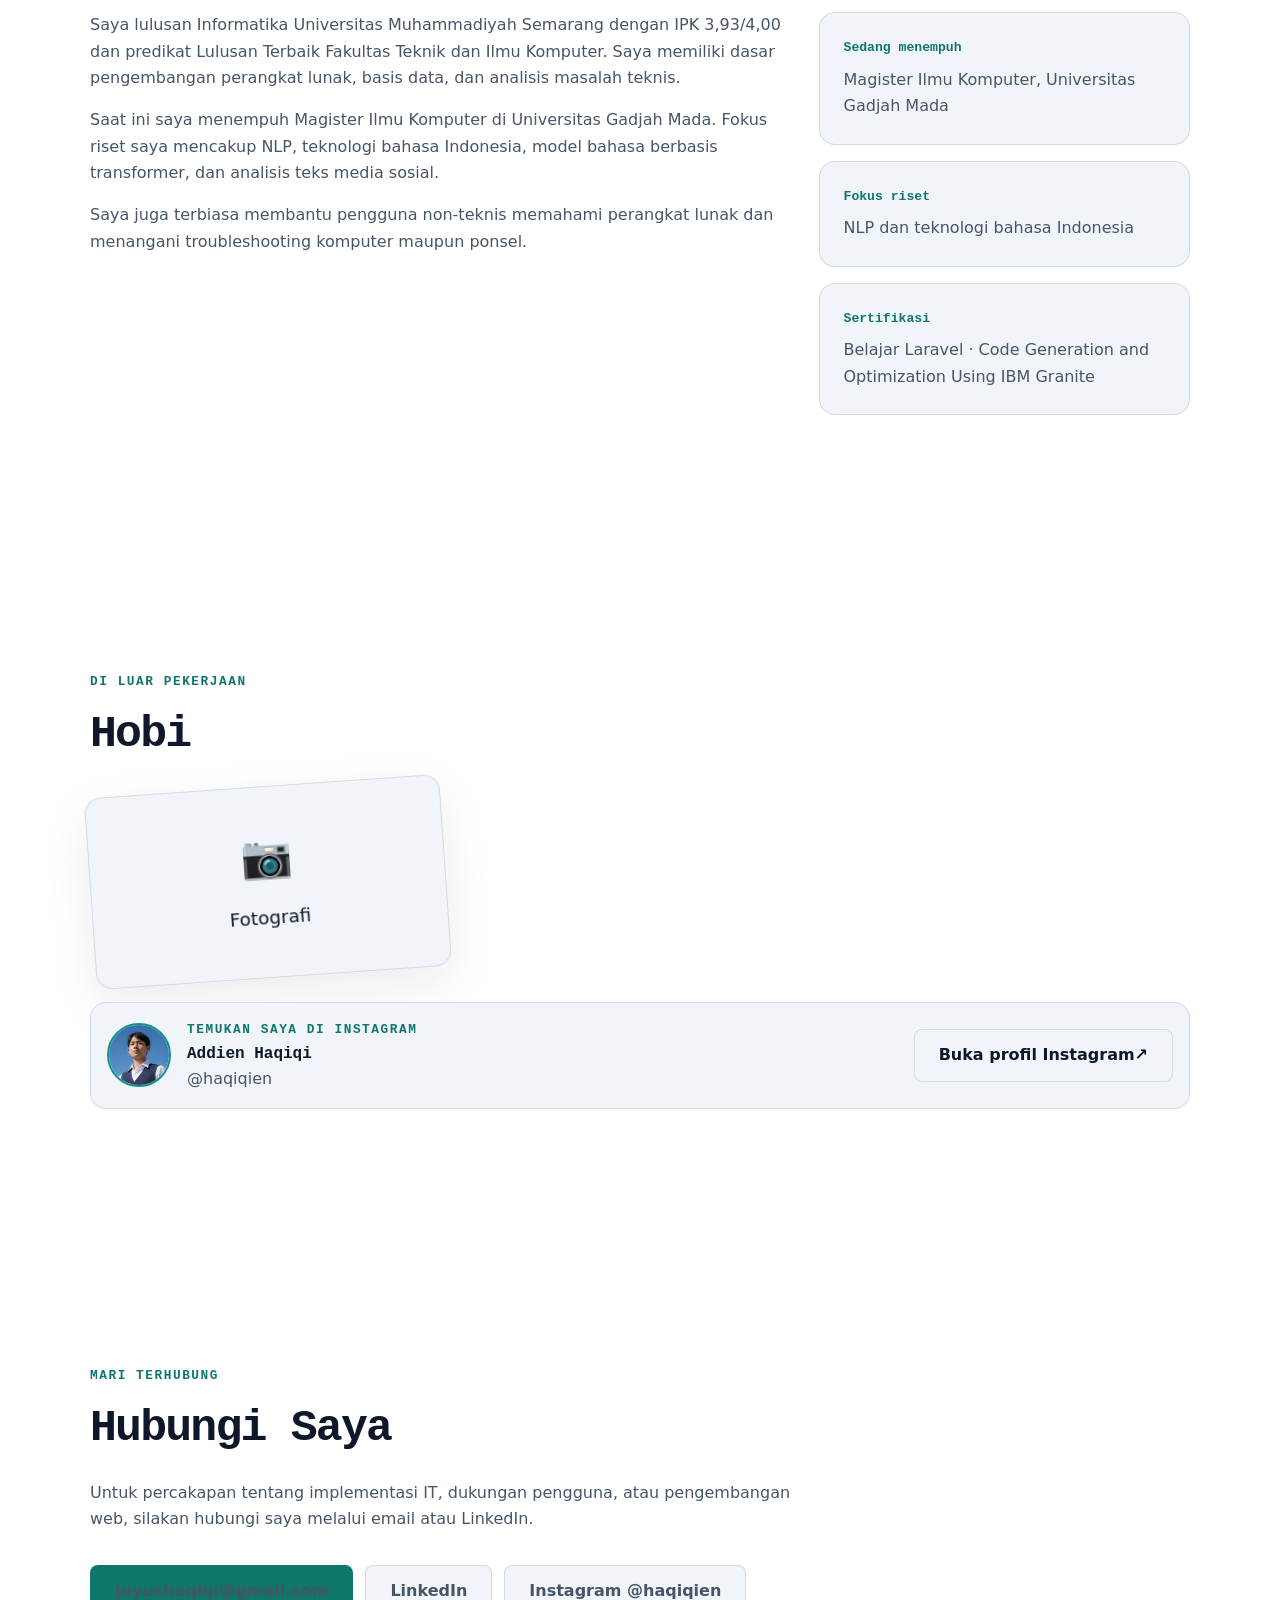
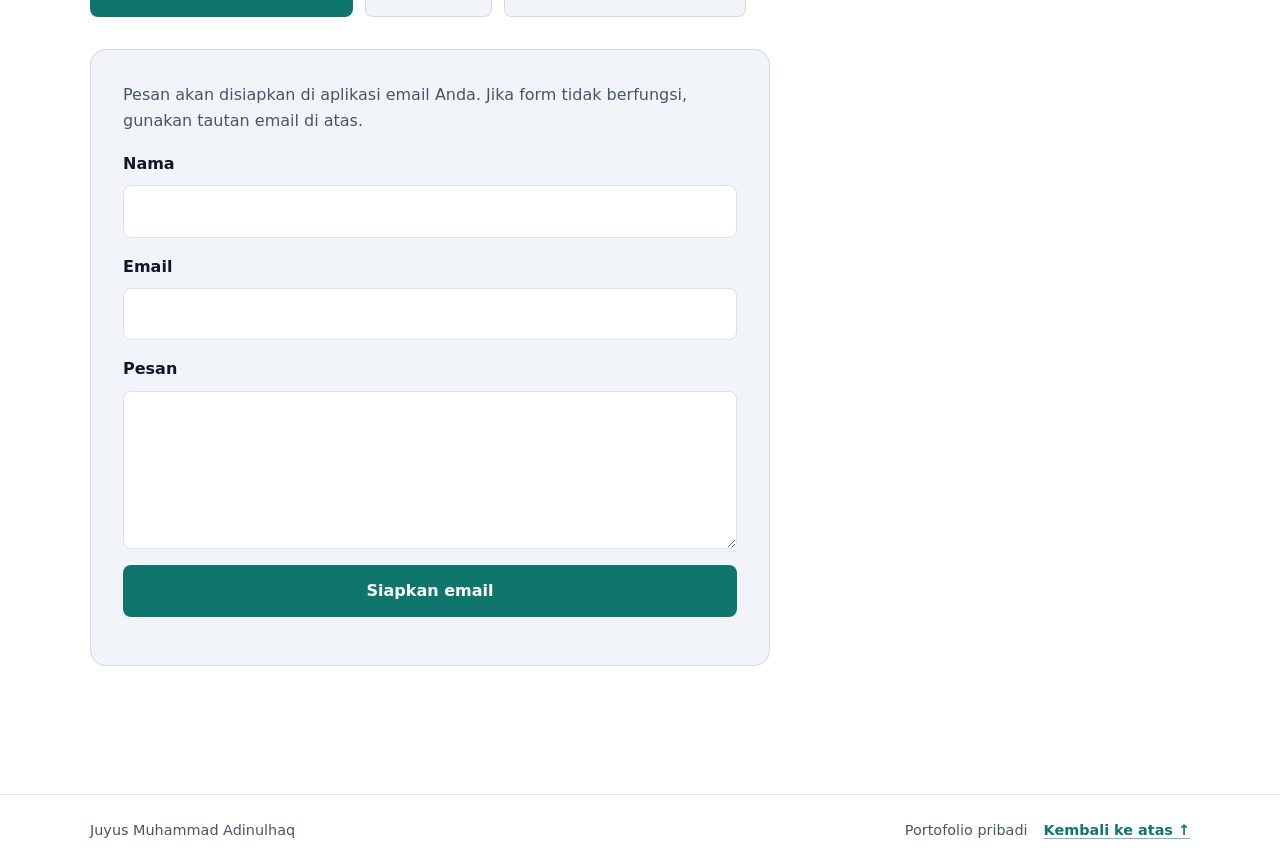
==== commit 75734b8d: "Place circular portrait beside hero name" ====
--- a/index.html
+++ b/index.html
@@ -83,25 +83,25 @@
     <section class="section section--hero" id="hero" aria-labelledby="hero-title">
       <canvas class="hero__canvas" data-hero-canvas aria-hidden="true"></canvas>
       <div class="container">
-        <div class="hero__layout">
-          <figure class="hero__portrait">
-            <img src="assets/images/github-avatar.jpg" width="256" height="256" alt="Foto Juyus Muhammad Adinulhaq" fetchpriority="high">
-          </figure>
-          <div class="hero__content">
-            <p class="eyebrow">Portofolio pribadi</p>
+        <div class="hero__content">
+          <p class="eyebrow">Portofolio pribadi</p>
+          <div class="hero__identity">
+            <figure class="hero__portrait">
+              <img src="assets/images/github-avatar.jpg" width="256" height="256" alt="Foto Juyus Muhammad Adinulhaq" fetchpriority="high">
+            </figure>
             <h1 id="hero-title">Juyus Muhammad Adinulhaq</h1>
-            <p class="hero__role"><span class="visually-hidden">IT Implementor &amp; Support, Software Developer (Laravel), dan mahasiswa Magister Ilmu Komputer.</span><span aria-hidden="true">IT Implementor &amp; Support <span>·</span> <span data-role-word>Software Developer (Laravel)</span></span></p>
-            <p class="hero__summary">Saya membantu pengguna mengatasi kendala teknis dan mengembangkan aplikasi web dengan Laravel.</p>
-            <div class="hero__actions">
-              <a class="button button--primary" href="#projects" data-magnetic data-cursor="View">Lihat proyek</a>
-              <a class="button button--secondary" href="#contact" data-magnetic data-cursor="View">Hubungi saya</a>
-            </div>
-            <nav class="hero__socials" aria-label="Tautan sosial">
-              <a href="https://github.com/haqiqien" rel="noopener noreferrer">GitHub</a>
-              <a href="https://linkedin.com/in/juyusadinulhaq" rel="noopener noreferrer">LinkedIn</a>
-              <a href="mailto:juyushaqiqi@gmail.com">Email</a>
-            </nav>
-          </div>
+          </div>
+          <p class="hero__role"><span class="visually-hidden">IT Implementor &amp; Support, Software Developer (Laravel), dan mahasiswa Magister Ilmu Komputer.</span><span aria-hidden="true">IT Implementor &amp; Support <span>·</span> <span data-role-word>Software Developer (Laravel)</span></span></p>
+          <p class="hero__summary">Saya membantu pengguna mengatasi kendala teknis dan mengembangkan aplikasi web dengan Laravel.</p>
+          <div class="hero__actions">
+            <a class="button button--primary" href="#projects" data-magnetic data-cursor="View">Lihat proyek</a>
+            <a class="button button--secondary" href="#contact" data-magnetic data-cursor="View">Hubungi saya</a>
+          </div>
+          <nav class="hero__socials" aria-label="Tautan sosial">
+            <a href="https://github.com/haqiqien" rel="noopener noreferrer">GitHub</a>
+            <a href="https://linkedin.com/in/juyusadinulhaq" rel="noopener noreferrer">LinkedIn</a>
+            <a href="mailto:juyushaqiqi@gmail.com">Email</a>
+          </nav>
         </div>
       </div>
     </section>
--- a/css/layout.css
+++ b/css/layout.css
@@ -166,30 +166,32 @@
   width: min(calc(100% - 2 * var(--space-6)), var(--content-width));
 }
 
-.hero__layout {
-  display: grid;
-  grid-template-columns: minmax(0, 1fr);
-  align-items: center;
-  gap: var(--space-8);
+.hero__identity {
+  display: flex;
+  min-width: 0;
+  align-items: center;
+  gap: var(--space-3);
+  margin-bottom: var(--space-6);
 }
 
 .hero__portrait {
-  width: min(100%, 12rem);
-  margin: 0 auto;
+  width: clamp(3.5rem, 8vw, 6.5rem);
+  flex: 0 0 auto;
+  margin: 0;
 }
 
 .hero__portrait img {
   display: block;
   width: 100%;
-  aspect-ratio: 4 / 5;
+  aspect-ratio: 1;
   border: 1px solid var(--border);
-  border-radius: var(--radius-lg);
+  border-radius: 50%;
   box-shadow: var(--shadow-soft);
   object-fit: cover;
-  object-position: center 25%;
 }
 
 .hero__content { min-width: 0; }
+.hero__identity h1 { min-width: 0; margin: 0; }
 
 .eyebrow {
   margin-bottom: var(--space-4);
@@ -244,16 +246,6 @@
 .hero__social-placeholder {
   color: var(--text-muted);
   font-size: .9rem;
-}
-
-@media (min-width: 768px) {
-  .hero__layout {
-    grid-template-columns: minmax(0, 1fr) minmax(14rem, .58fr);
-    gap: var(--space-12);
-  }
-
-  .hero__content { grid-column: 1; grid-row: 1; }
-  .hero__portrait { grid-column: 2; grid-row: 1; width: min(100%, 22rem); margin: 0 0 0 auto; }
 }
 
 .about__grid {
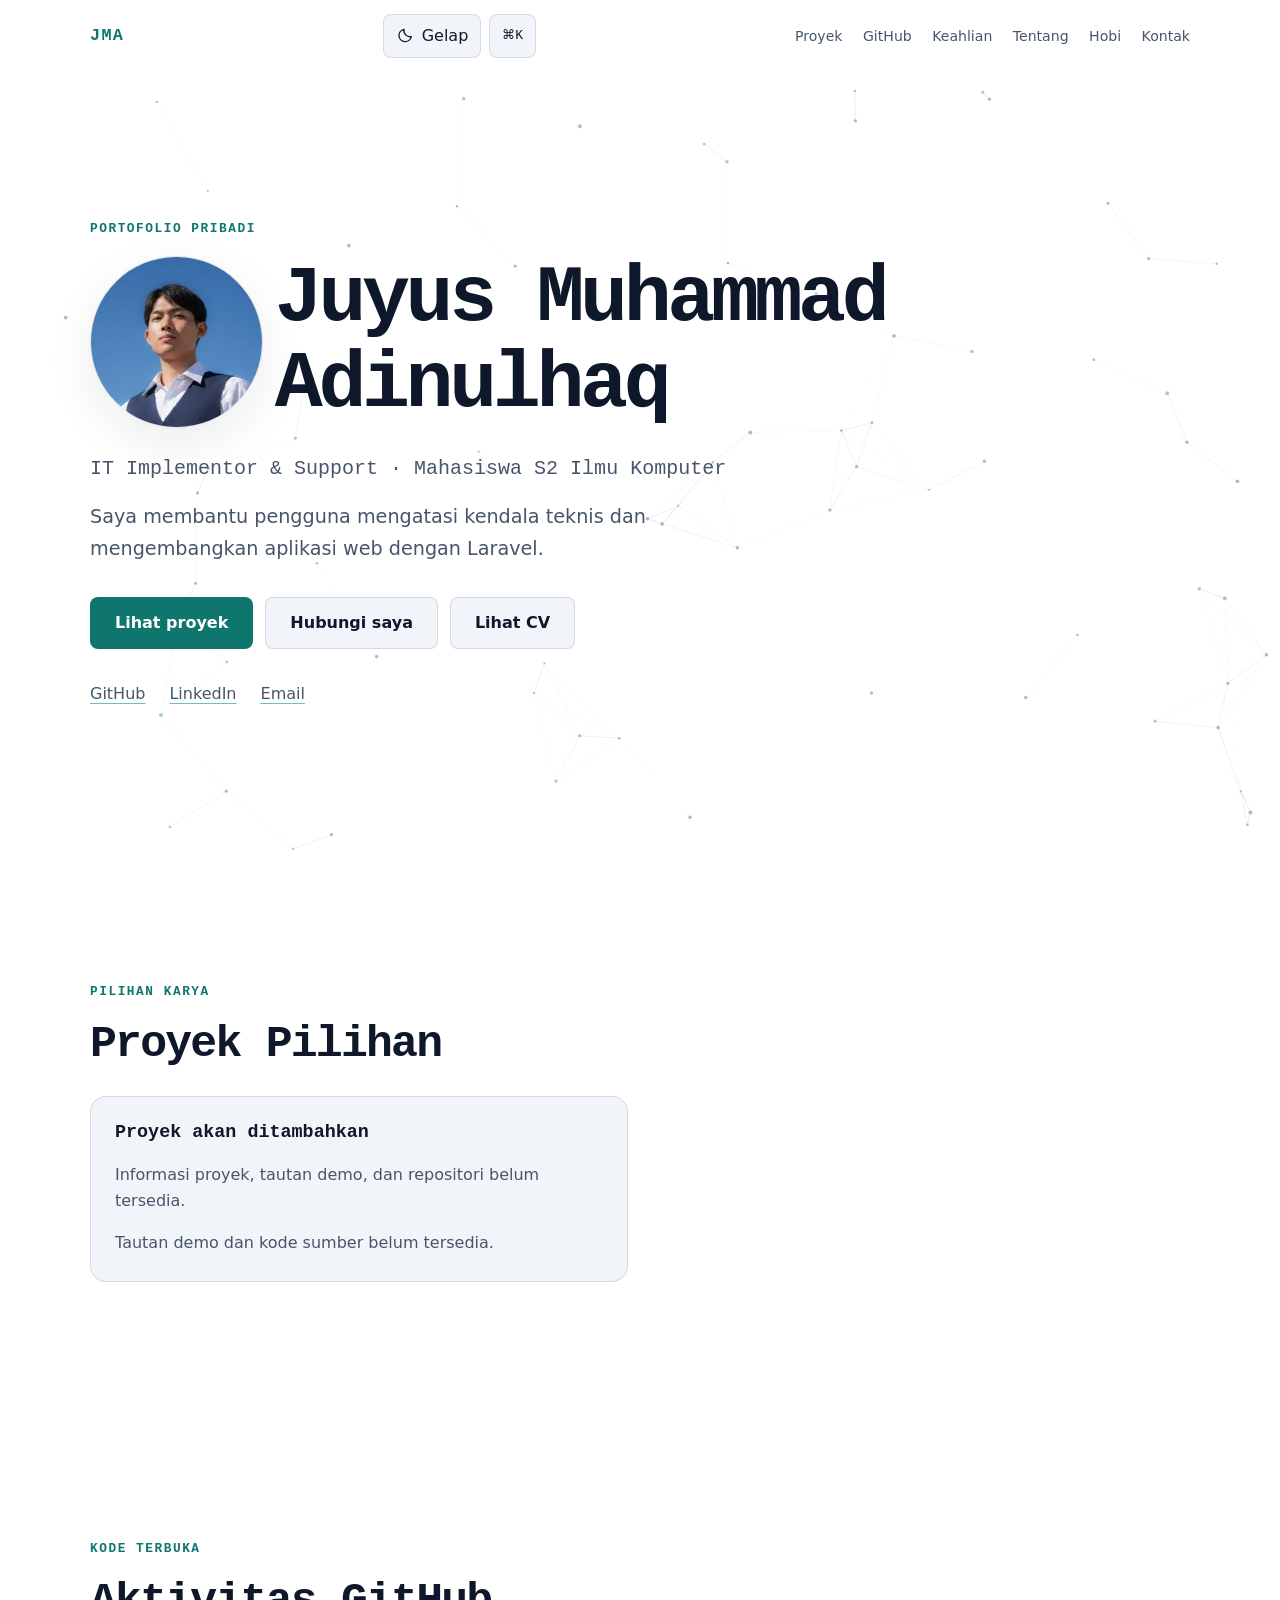
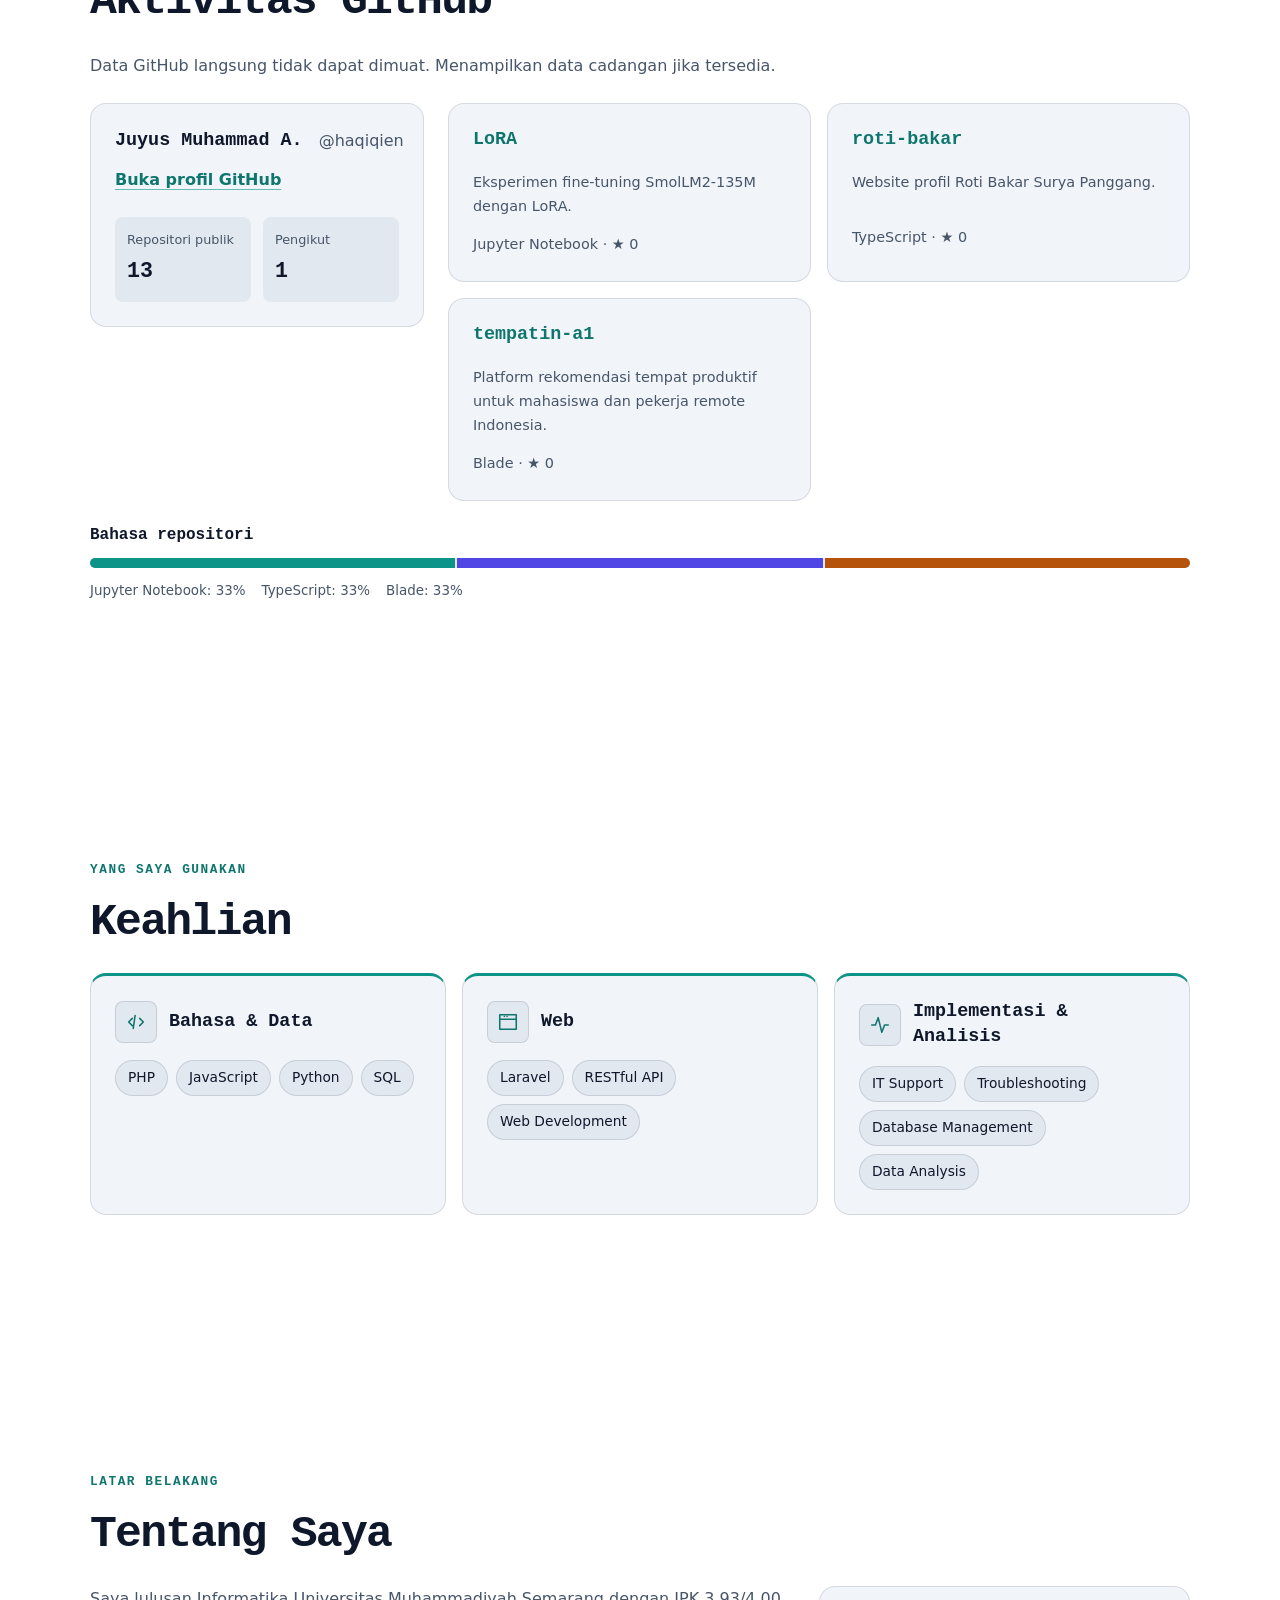
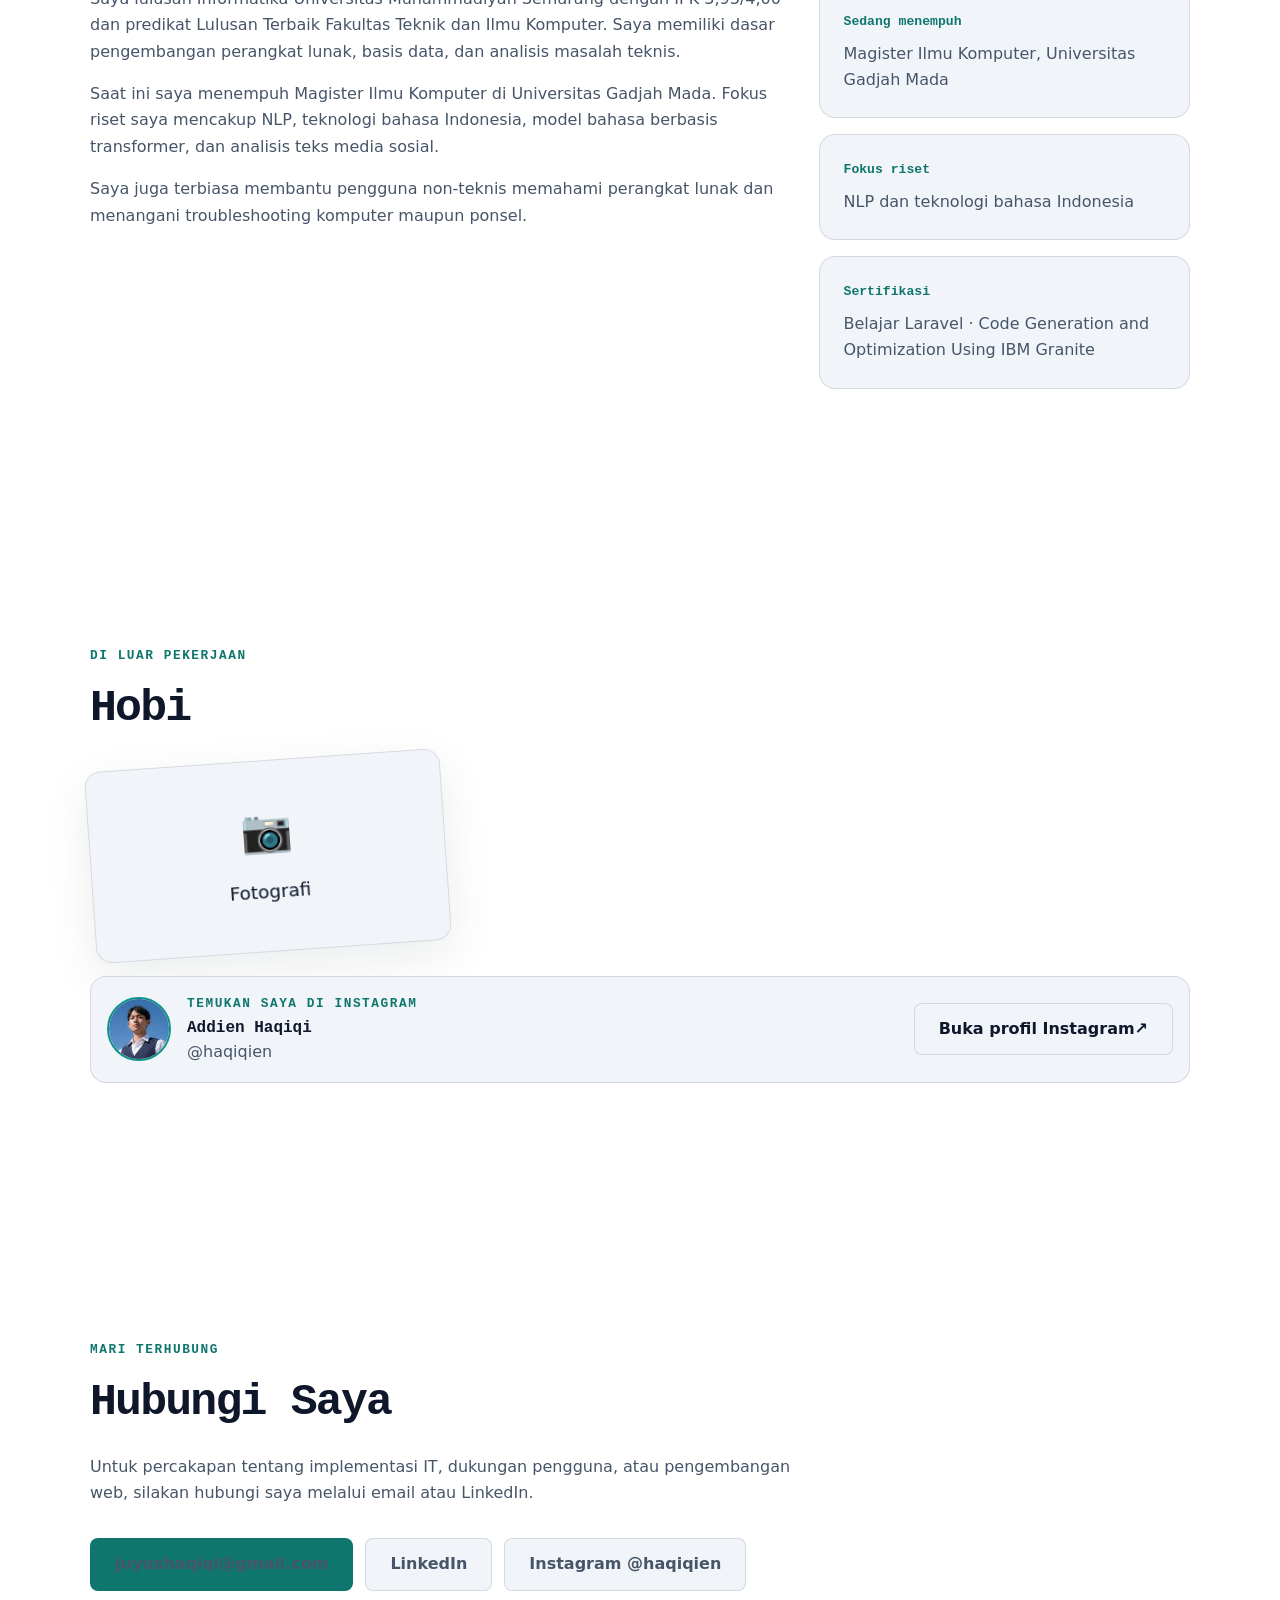
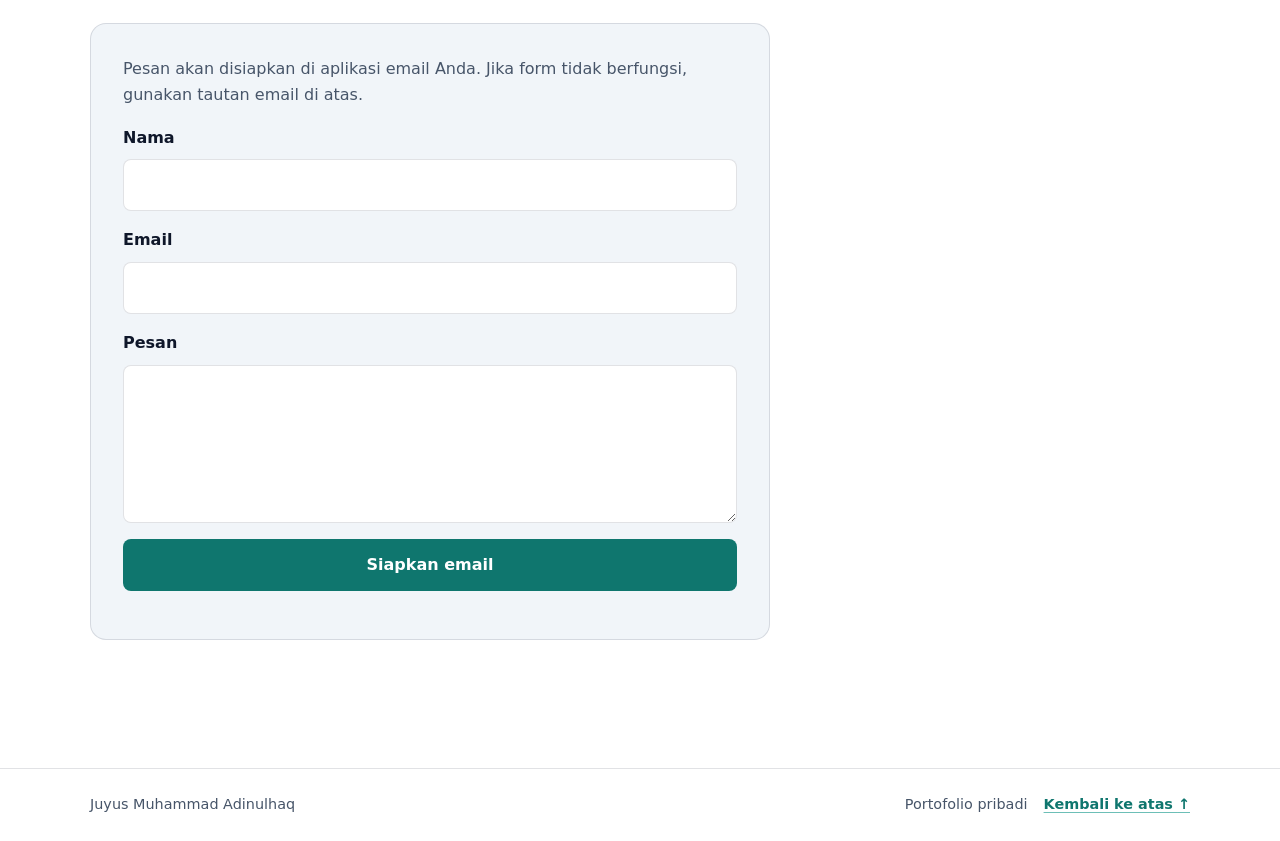
==== commit f386f8ba: "Add CV link to hero section and create CV page" ====
--- a/index.html
+++ b/index.html
@@ -96,6 +96,7 @@
           <div class="hero__actions">
             <a class="button button--primary" href="#projects" data-magnetic data-cursor="View">Lihat proyek</a>
             <a class="button button--secondary" href="#contact" data-magnetic data-cursor="View">Hubungi saya</a>
+            <a class="button button--secondary" href="my-cv/CV_Juyus_Muhammad_Adinulhaq_registrasi.html">Lihat CV</a>
           </div>
           <nav class="hero__socials" aria-label="Tautan sosial">
             <a href="https://github.com/haqiqien" rel="noopener noreferrer">GitHub</a>
--- a/css/layout.css
+++ b/css/layout.css
@@ -167,6 +167,7 @@
 }
 
 .hero__identity {
+  --hero-name-size: clamp(1.25rem, 9.375vw - .625rem, 5rem);
   display: flex;
   min-width: 0;
   align-items: center;
@@ -175,7 +176,9 @@
 }
 
 .hero__portrait {
-  width: clamp(3.5rem, 8vw, 6.5rem);
+  width: calc(var(--hero-name-size) * 2.16);
+  height: calc(var(--hero-name-size) * 2.16);
+  aspect-ratio: 1;
   flex: 0 0 auto;
   margin: 0;
 }
@@ -183,6 +186,7 @@
 .hero__portrait img {
   display: block;
   width: 100%;
+  height: 100%;
   aspect-ratio: 1;
   border: 1px solid var(--border);
   border-radius: 50%;
@@ -191,7 +195,11 @@
 }
 
 .hero__content { min-width: 0; }
-.hero__identity h1 { min-width: 0; margin: 0; }
+.hero__identity h1 {
+  min-width: 0;
+  margin: 0;
+  font-size: var(--hero-name-size);
+}
 
 .eyebrow {
   margin-bottom: var(--space-4);
@@ -327,6 +335,8 @@
   .nav--enhanced .nav__toggle {
     display: inline-flex;
   }
+
+  .nav__toggle-label { display: none; }
 
   .nav__list {
     position: absolute;
@@ -361,6 +371,10 @@
 }
 
 @media (min-width: 768px) {
+  .hero__identity {
+    --hero-name-size: clamp(2.4rem, 6vw + 1rem, 5rem);
+  }
+
   .about__grid {
     grid-template-columns: minmax(0, 1.5fr) minmax(250px, .8fr);
     align-items: start;
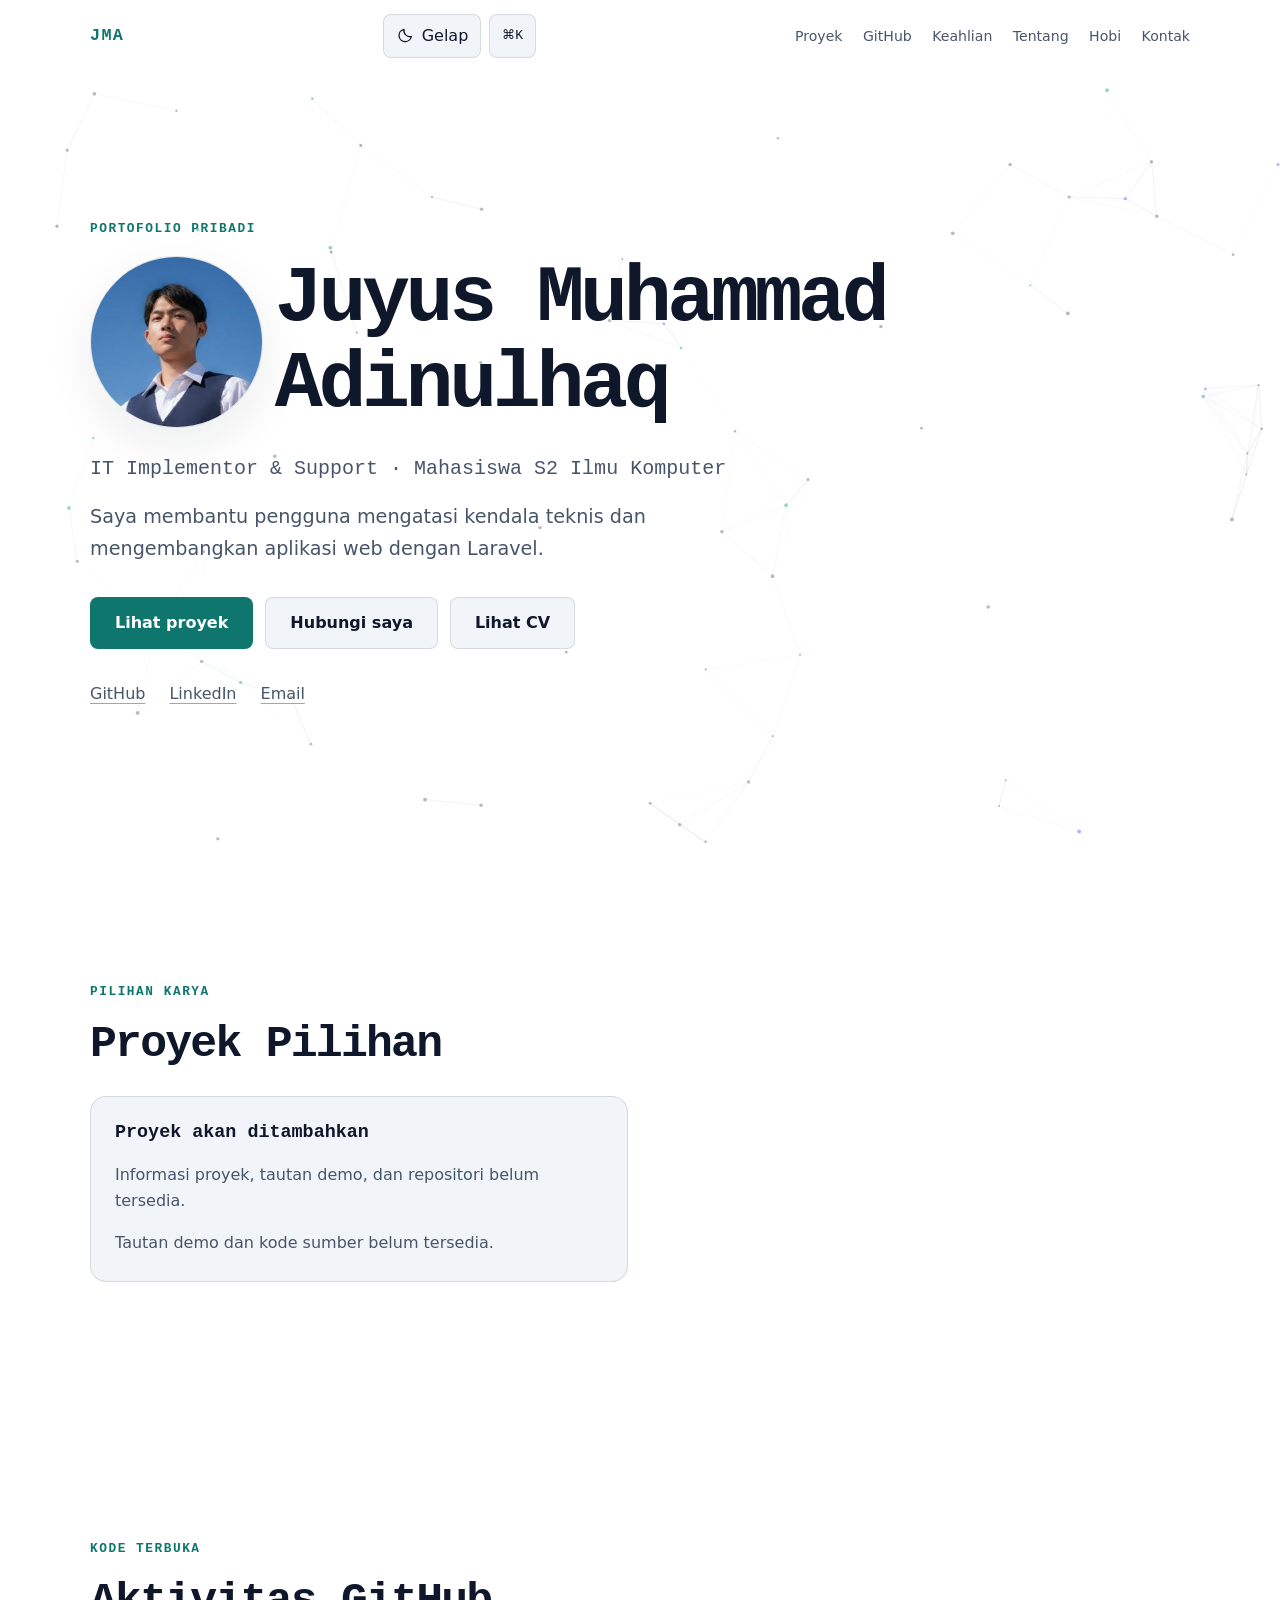
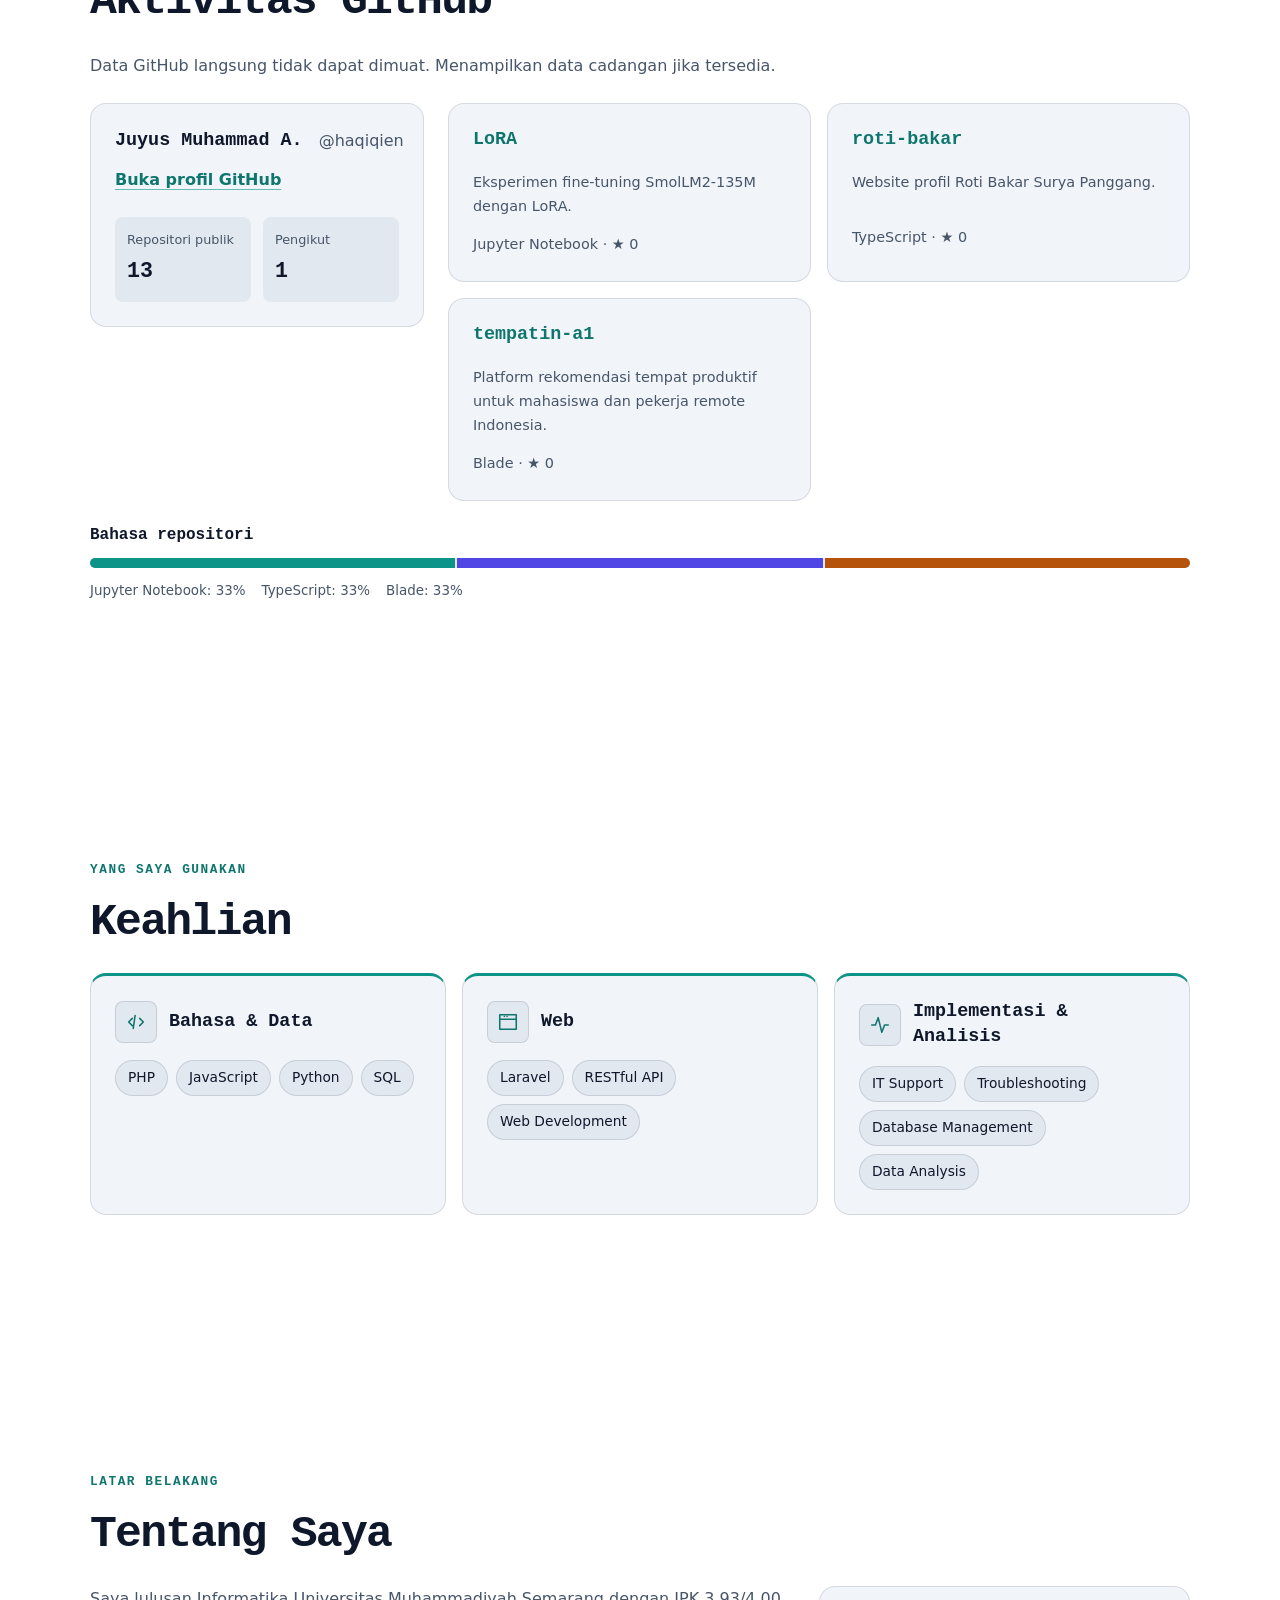
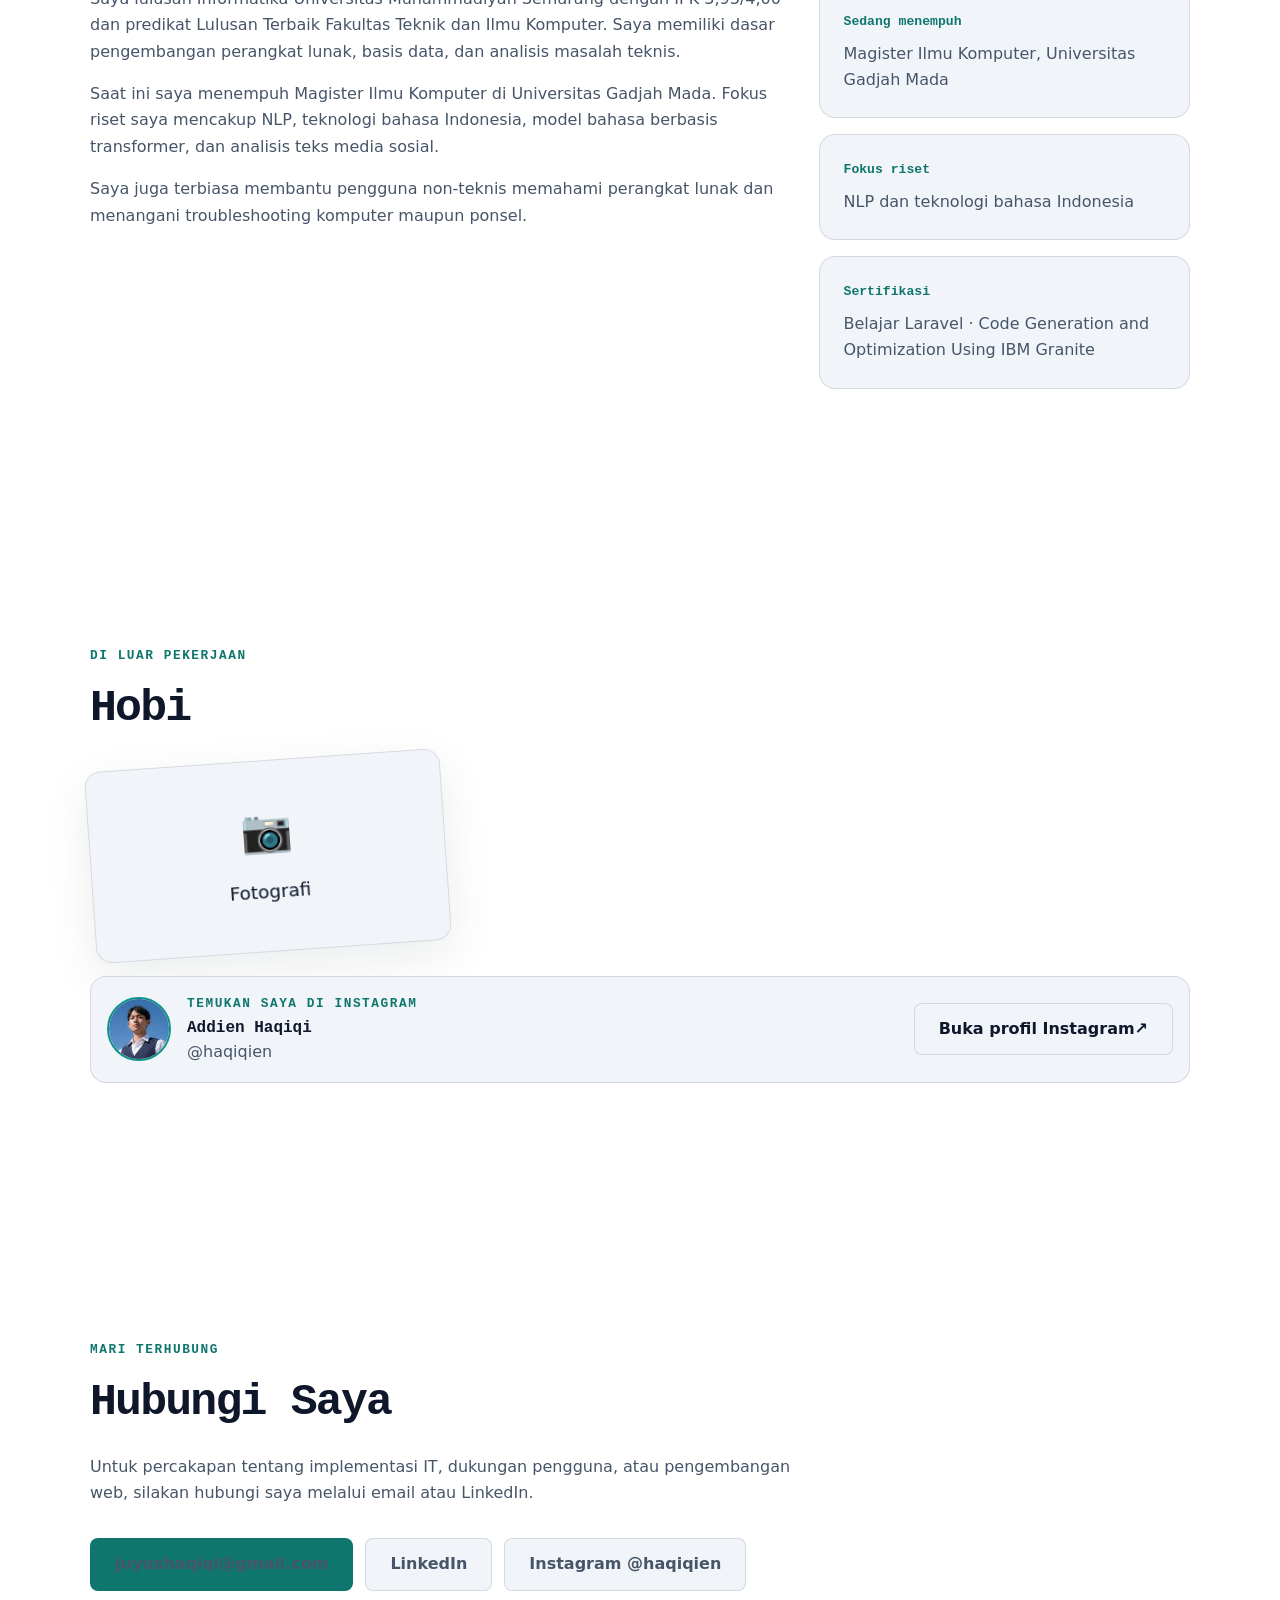
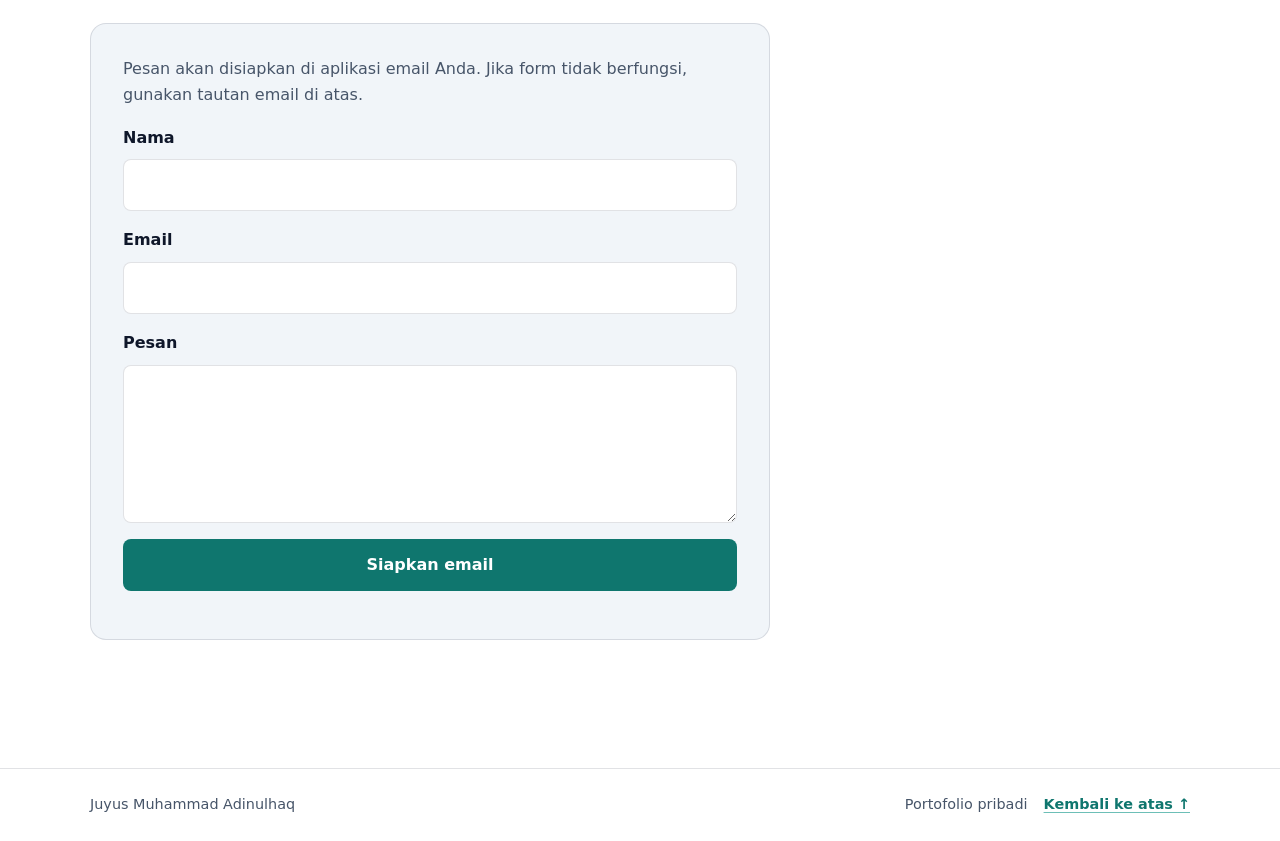
==== commit 178ee035: "Update CV link in hero section to point to the correct file" ====
--- a/index.html
+++ b/index.html
@@ -96,7 +96,7 @@
           <div class="hero__actions">
             <a class="button button--primary" href="#projects" data-magnetic data-cursor="View">Lihat proyek</a>
             <a class="button button--secondary" href="#contact" data-magnetic data-cursor="View">Hubungi saya</a>
-            <a class="button button--secondary" href="my-cv/CV_Juyus_Muhammad_Adinulhaq_registrasi.html">Lihat CV</a>
+            <a class="button button--secondary" href="my-cv/CV_Juyus_Muhammad_Adinulhaq.html">Lihat CV</a>
           </div>
           <nav class="hero__socials" aria-label="Tautan sosial">
             <a href="https://github.com/haqiqien" rel="noopener noreferrer">GitHub</a>
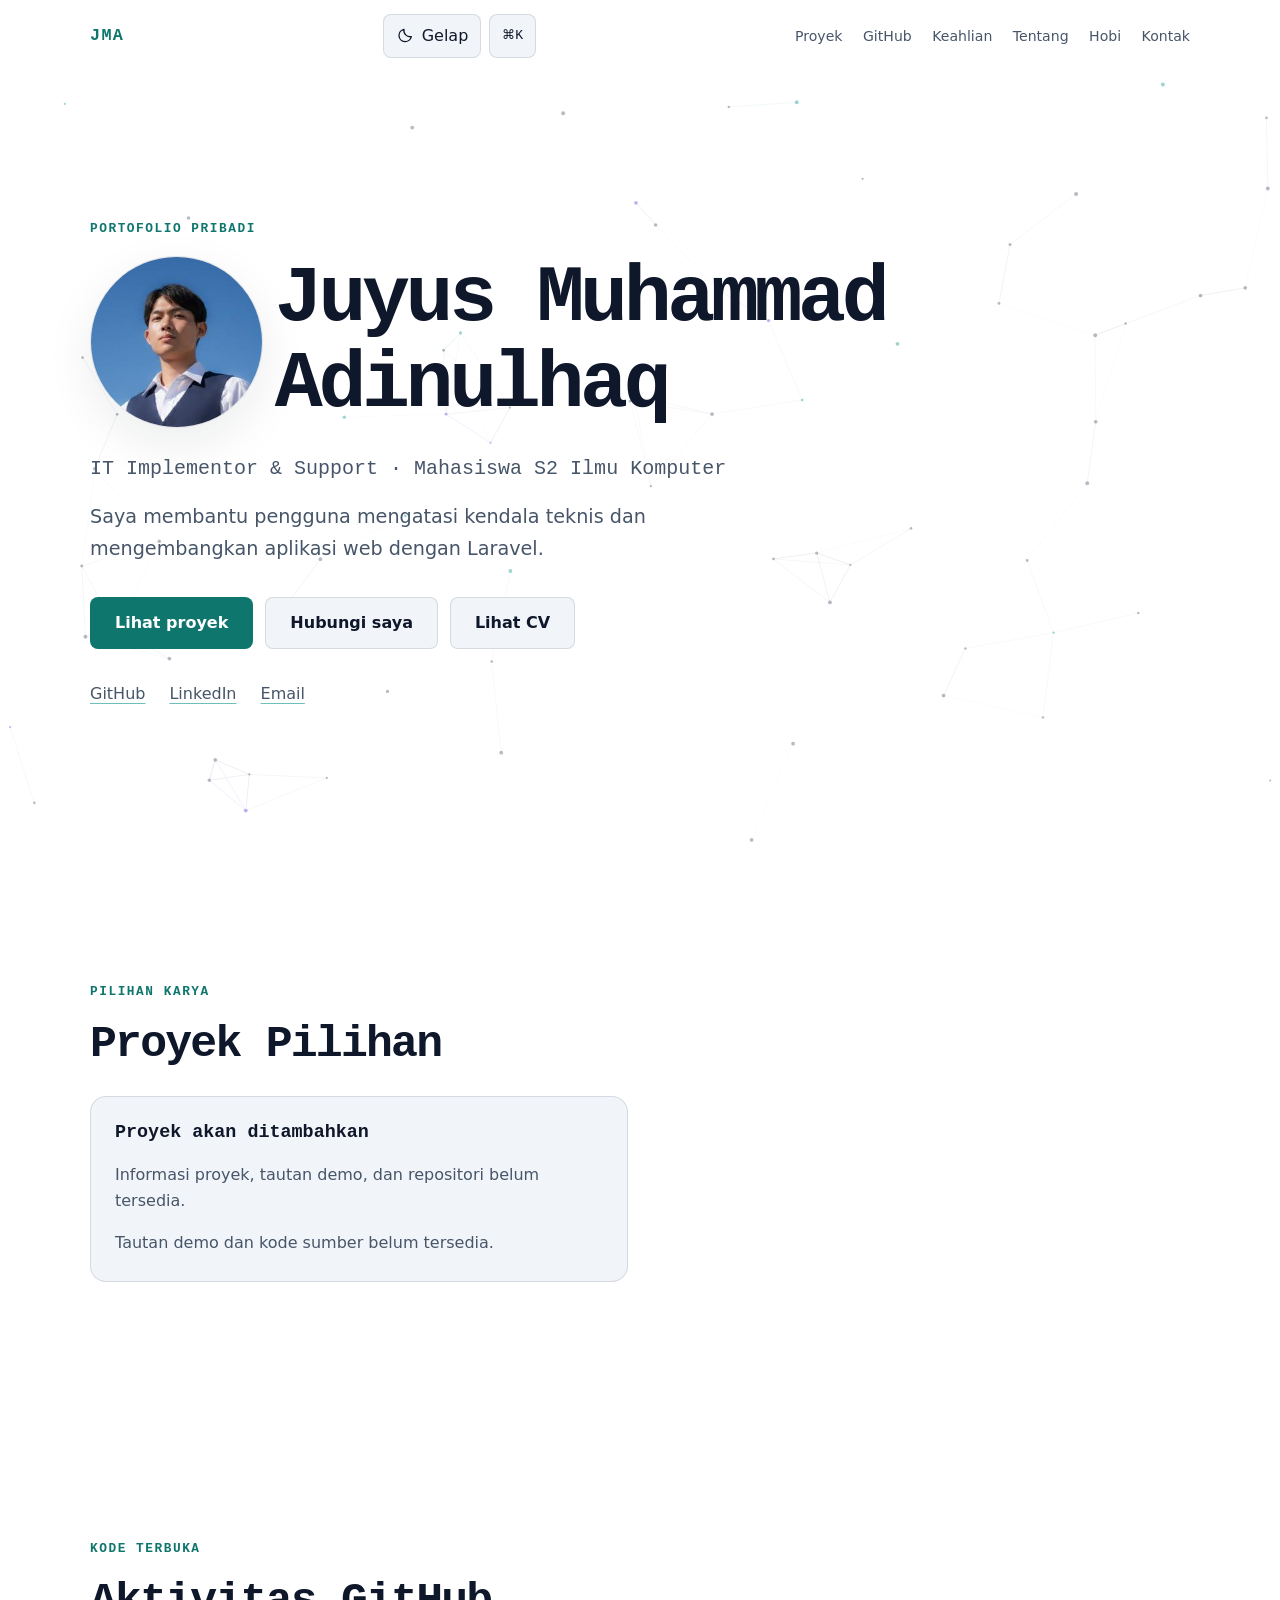
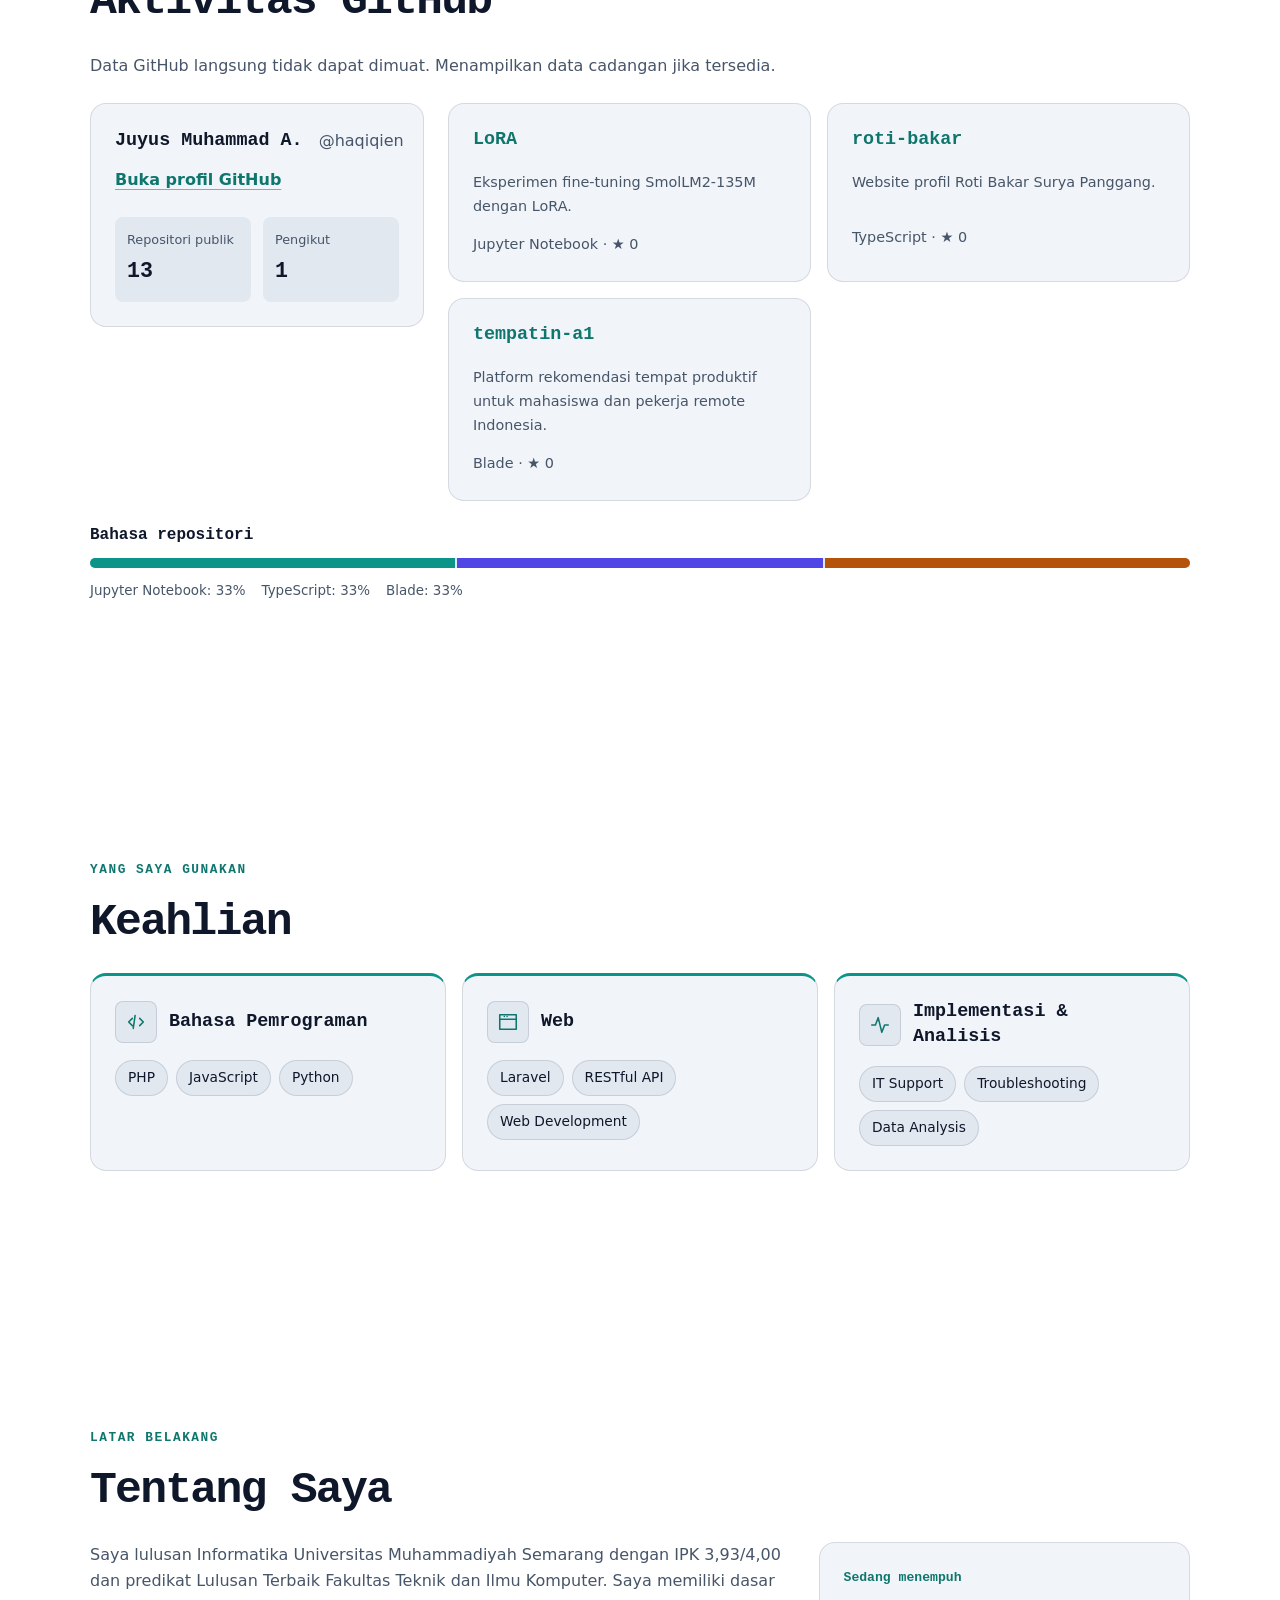
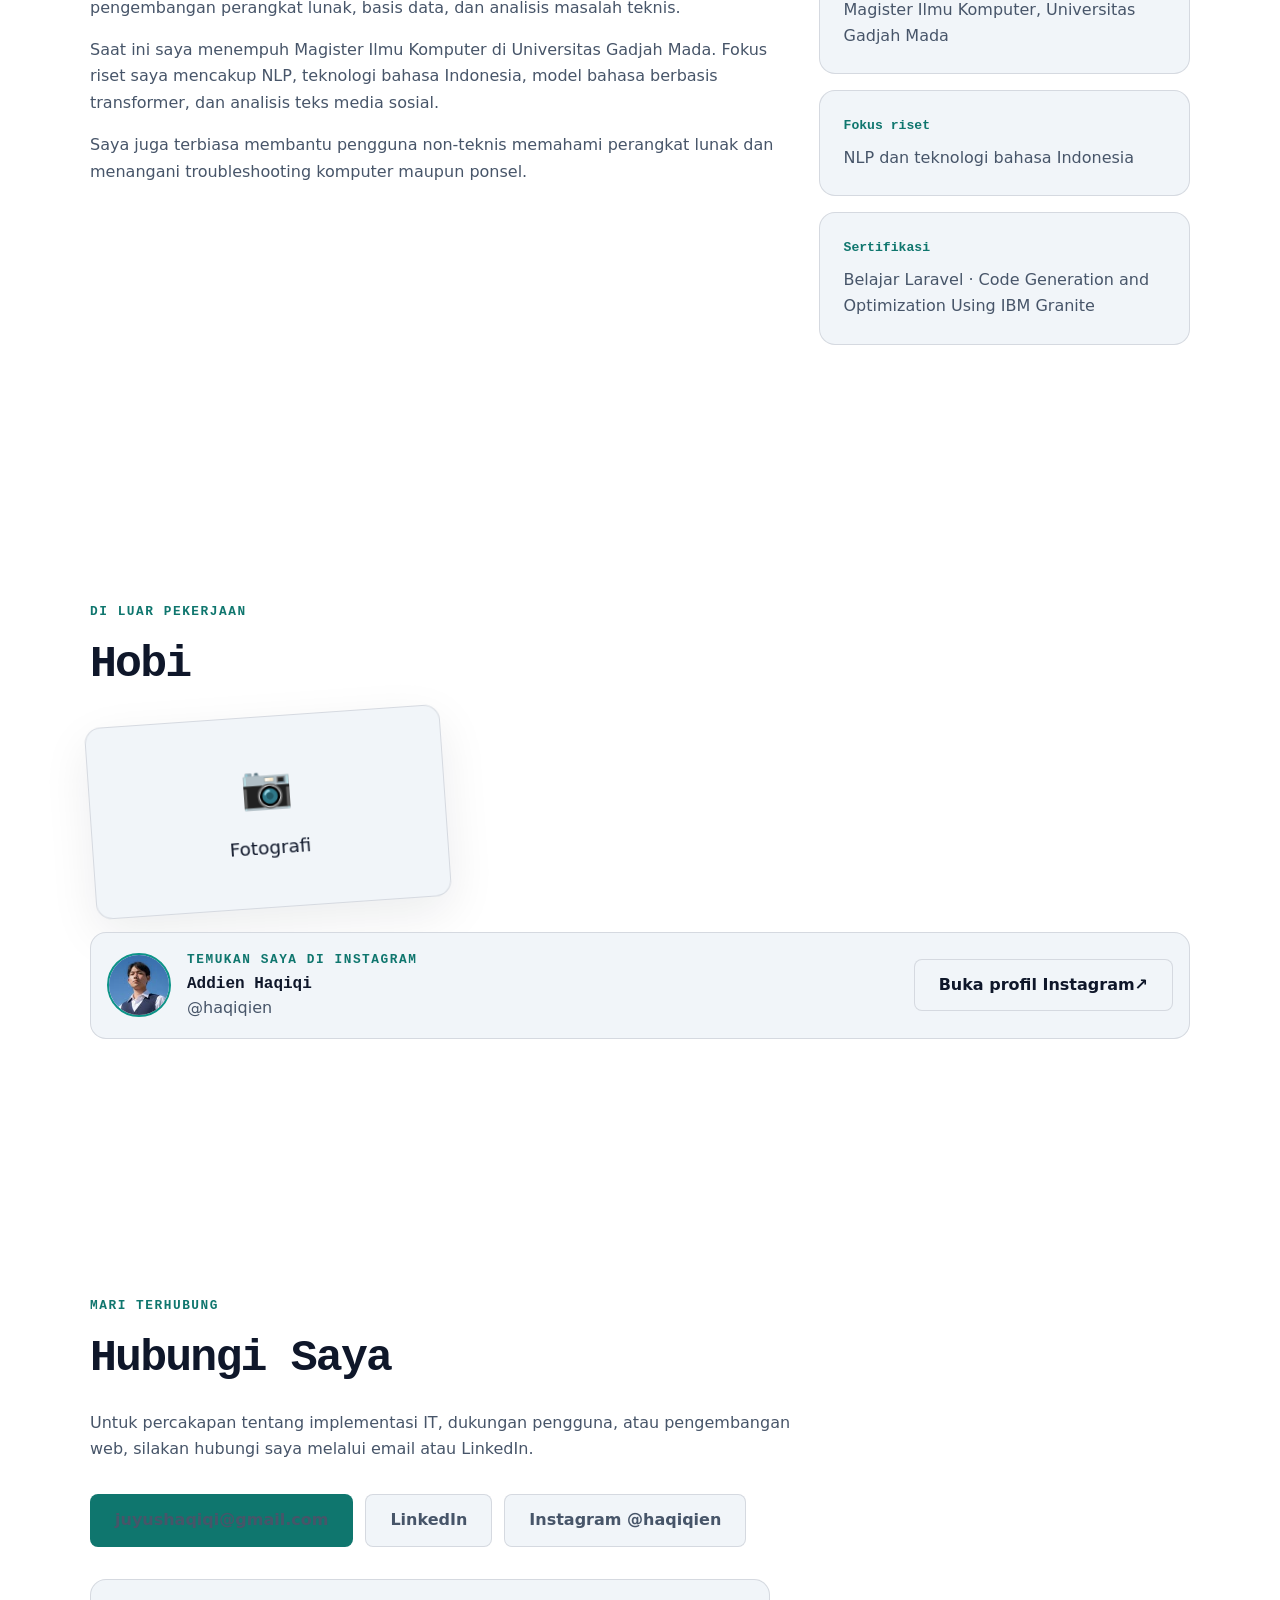
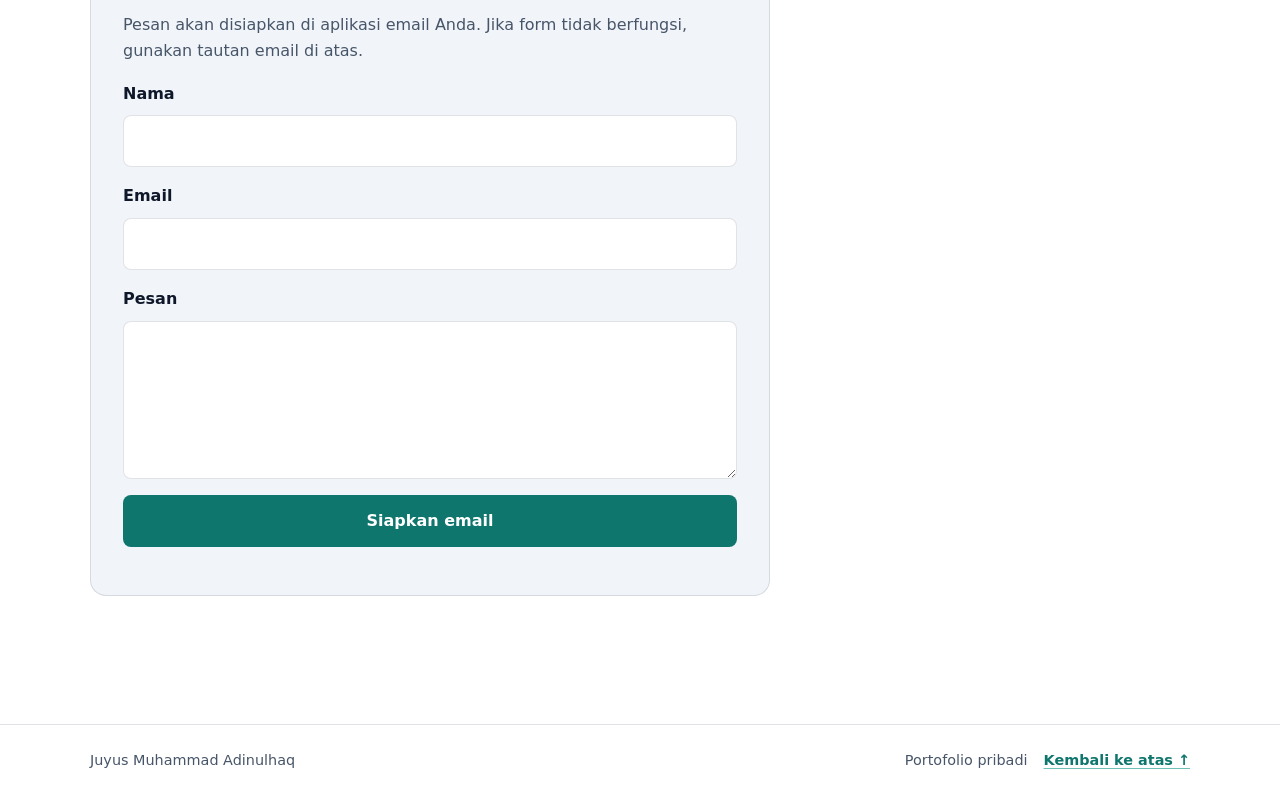
==== commit 162675bf: "Add CV for Juyus Muhammad Adinulhaq with responsive design and theme support" ====
--- a/index.html
+++ b/index.html
@@ -1,4 +1,4 @@
-﻿<!doctype html>
+<!doctype html>
 <html lang="id">
 <head>
   <meta charset="utf-8">
@@ -96,7 +96,7 @@
           <div class="hero__actions">
             <a class="button button--primary" href="#projects" data-magnetic data-cursor="View">Lihat proyek</a>
             <a class="button button--secondary" href="#contact" data-magnetic data-cursor="View">Hubungi saya</a>
-            <a class="button button--secondary" href="my-cv/CV_Juyus_Muhammad_Adinulhaq.html">Lihat CV</a>
+            <a class="button button--secondary" href="cv/CV_Juyus_Muhammad_Adinulhaq.html">Lihat CV</a>
           </div>
           <nav class="hero__socials" aria-label="Tautan sosial">
             <a href="https://github.com/haqiqien" rel="noopener noreferrer">GitHub</a>
